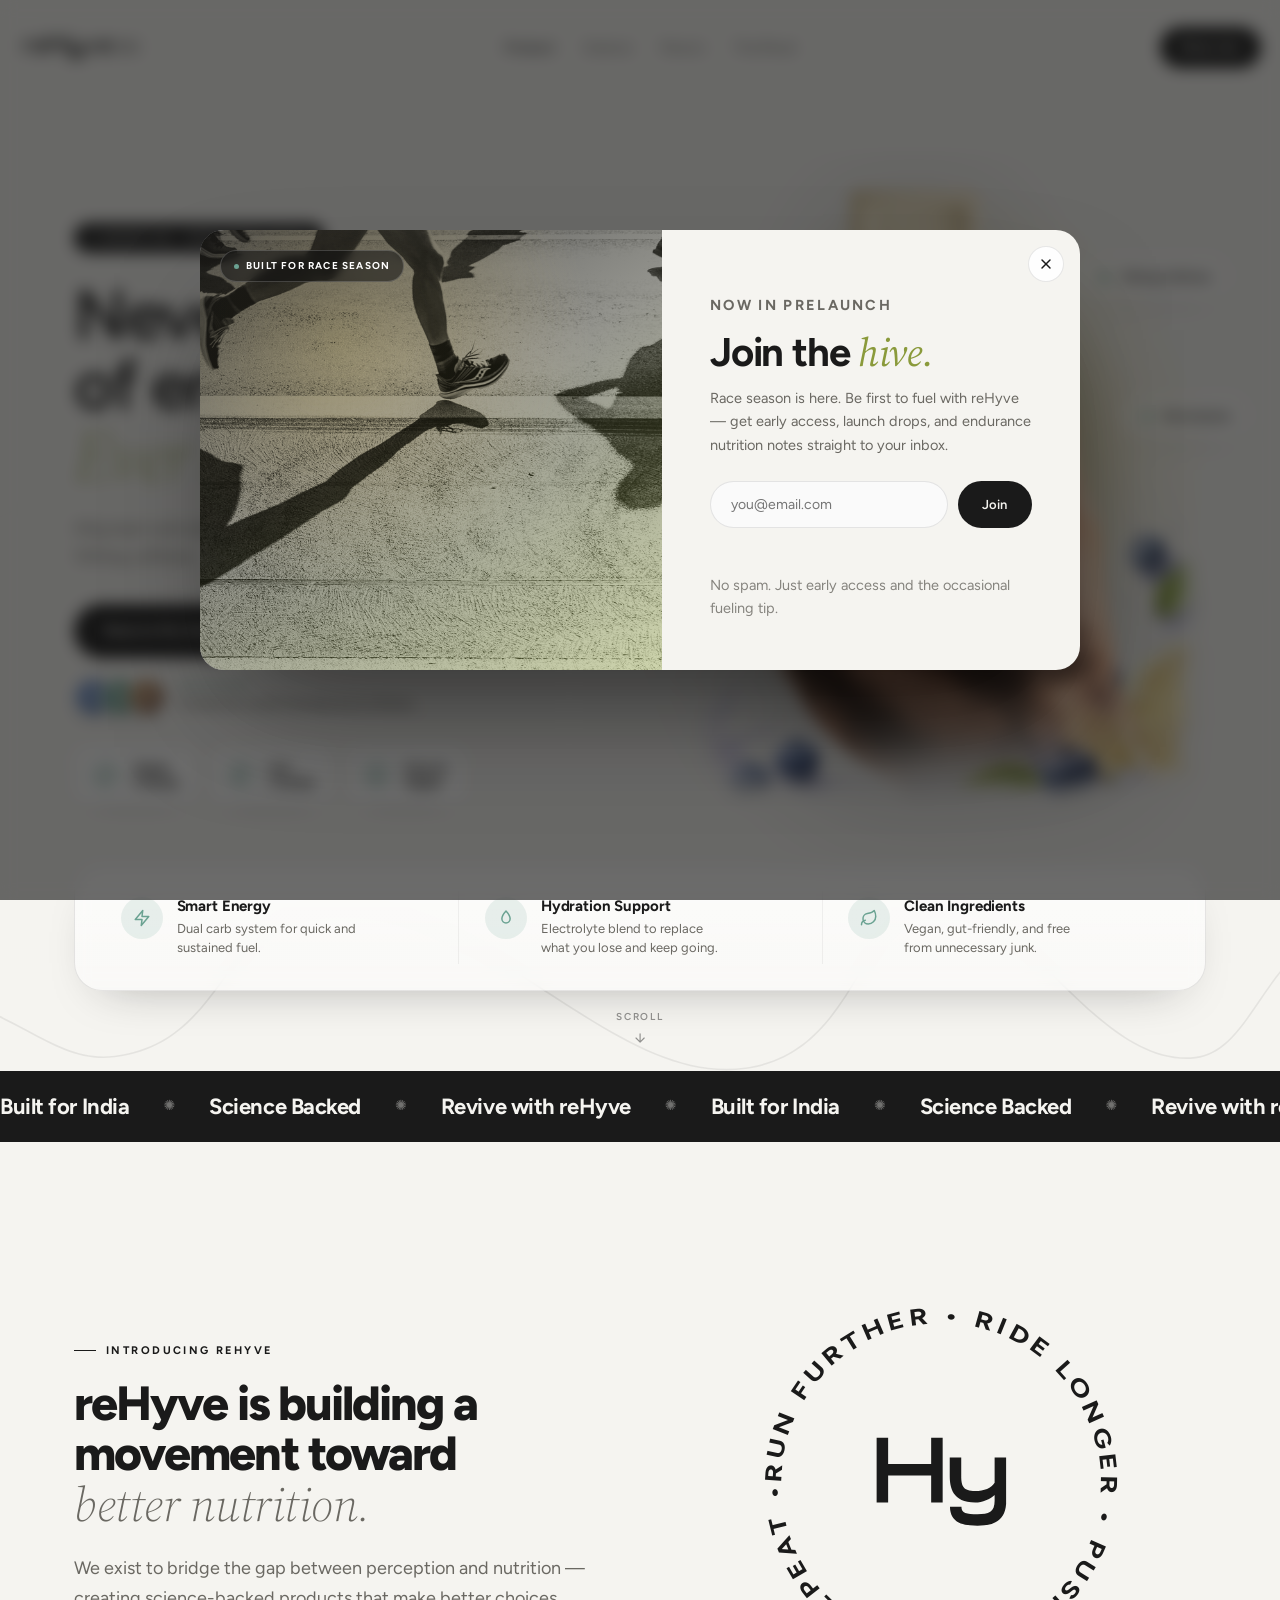
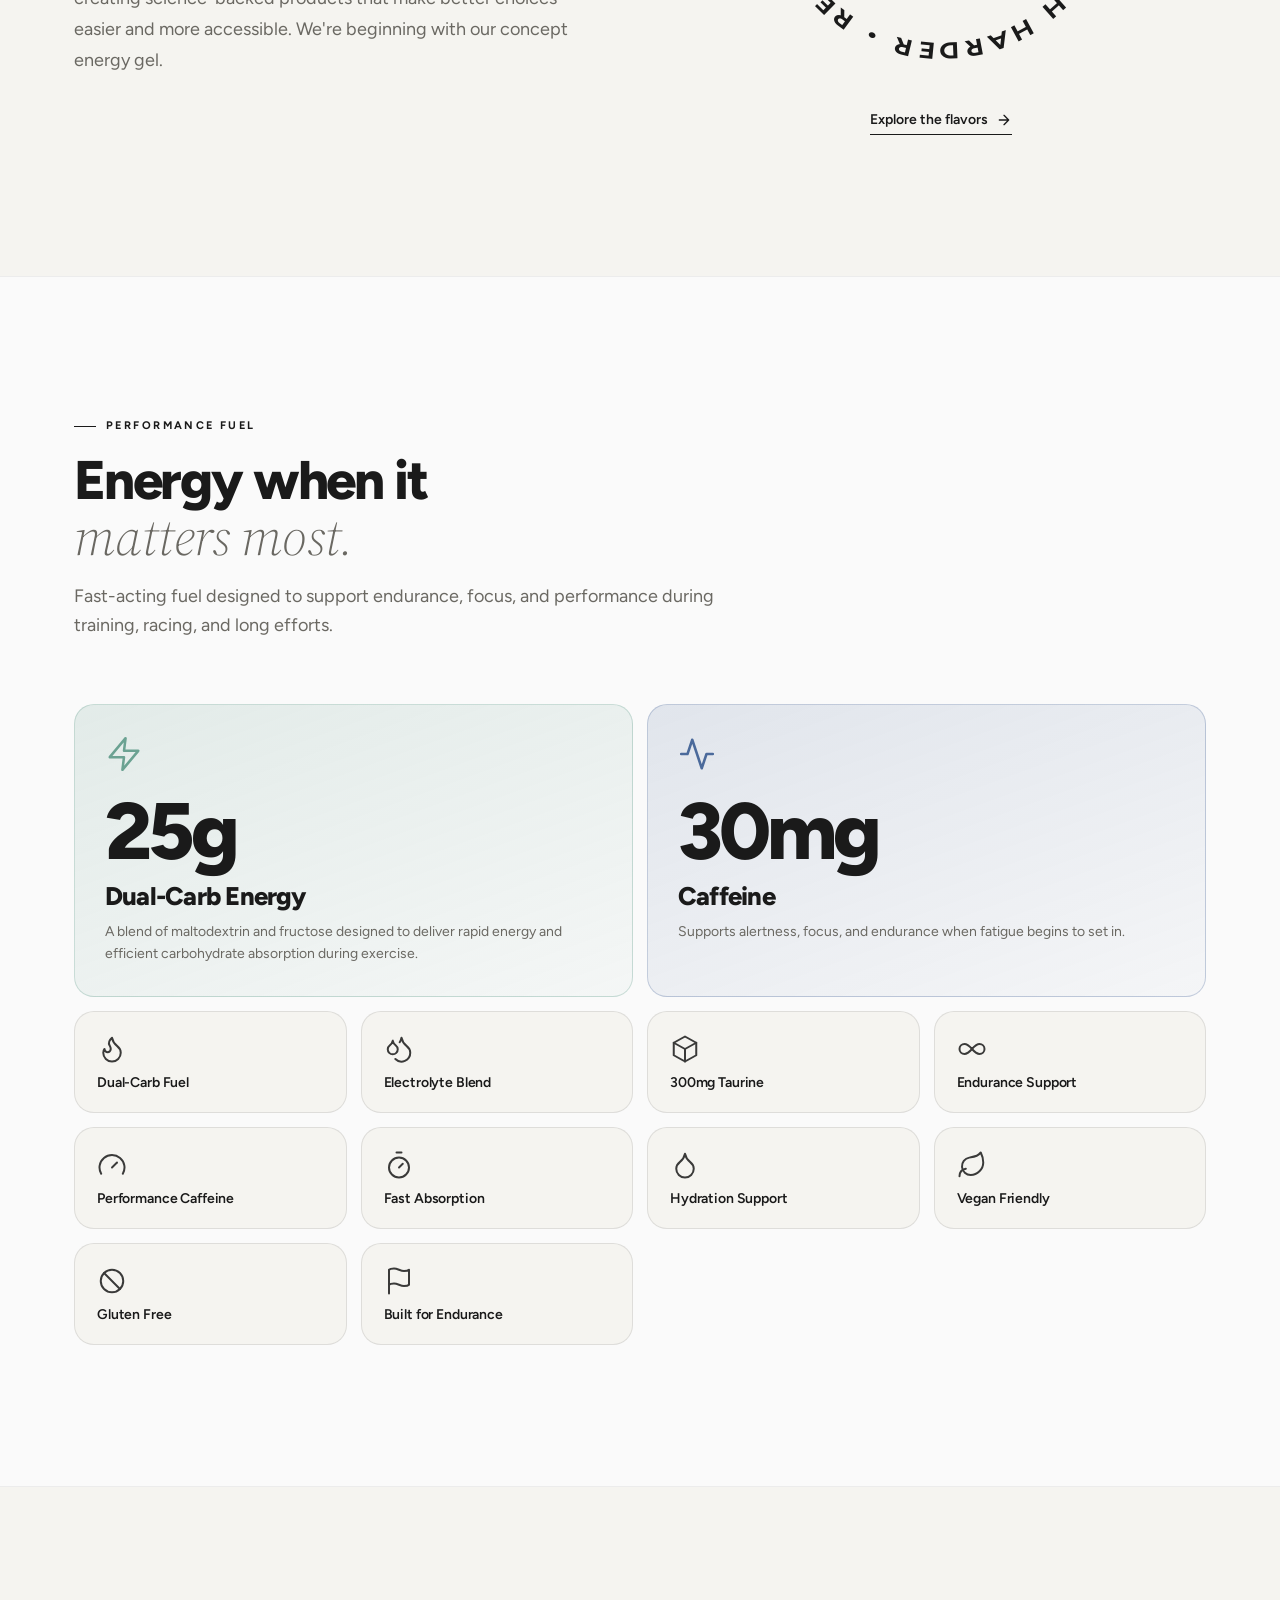
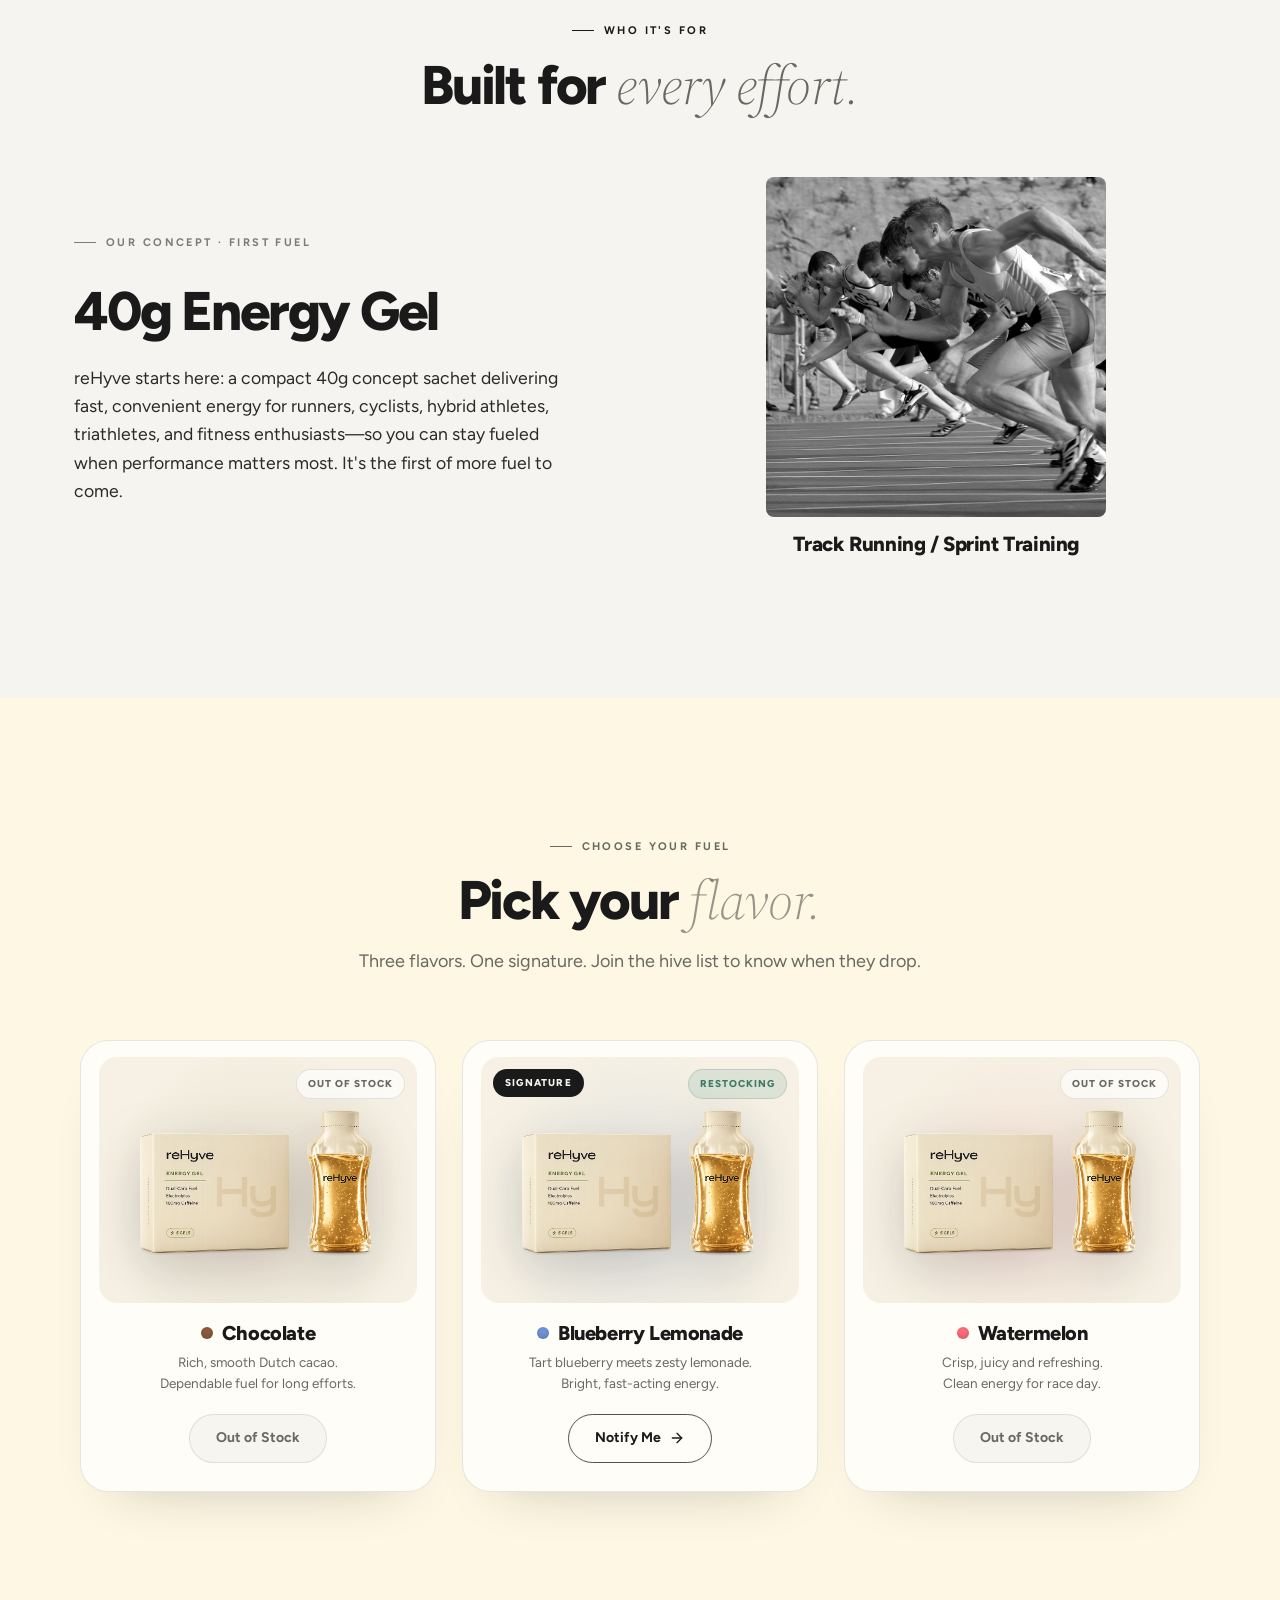
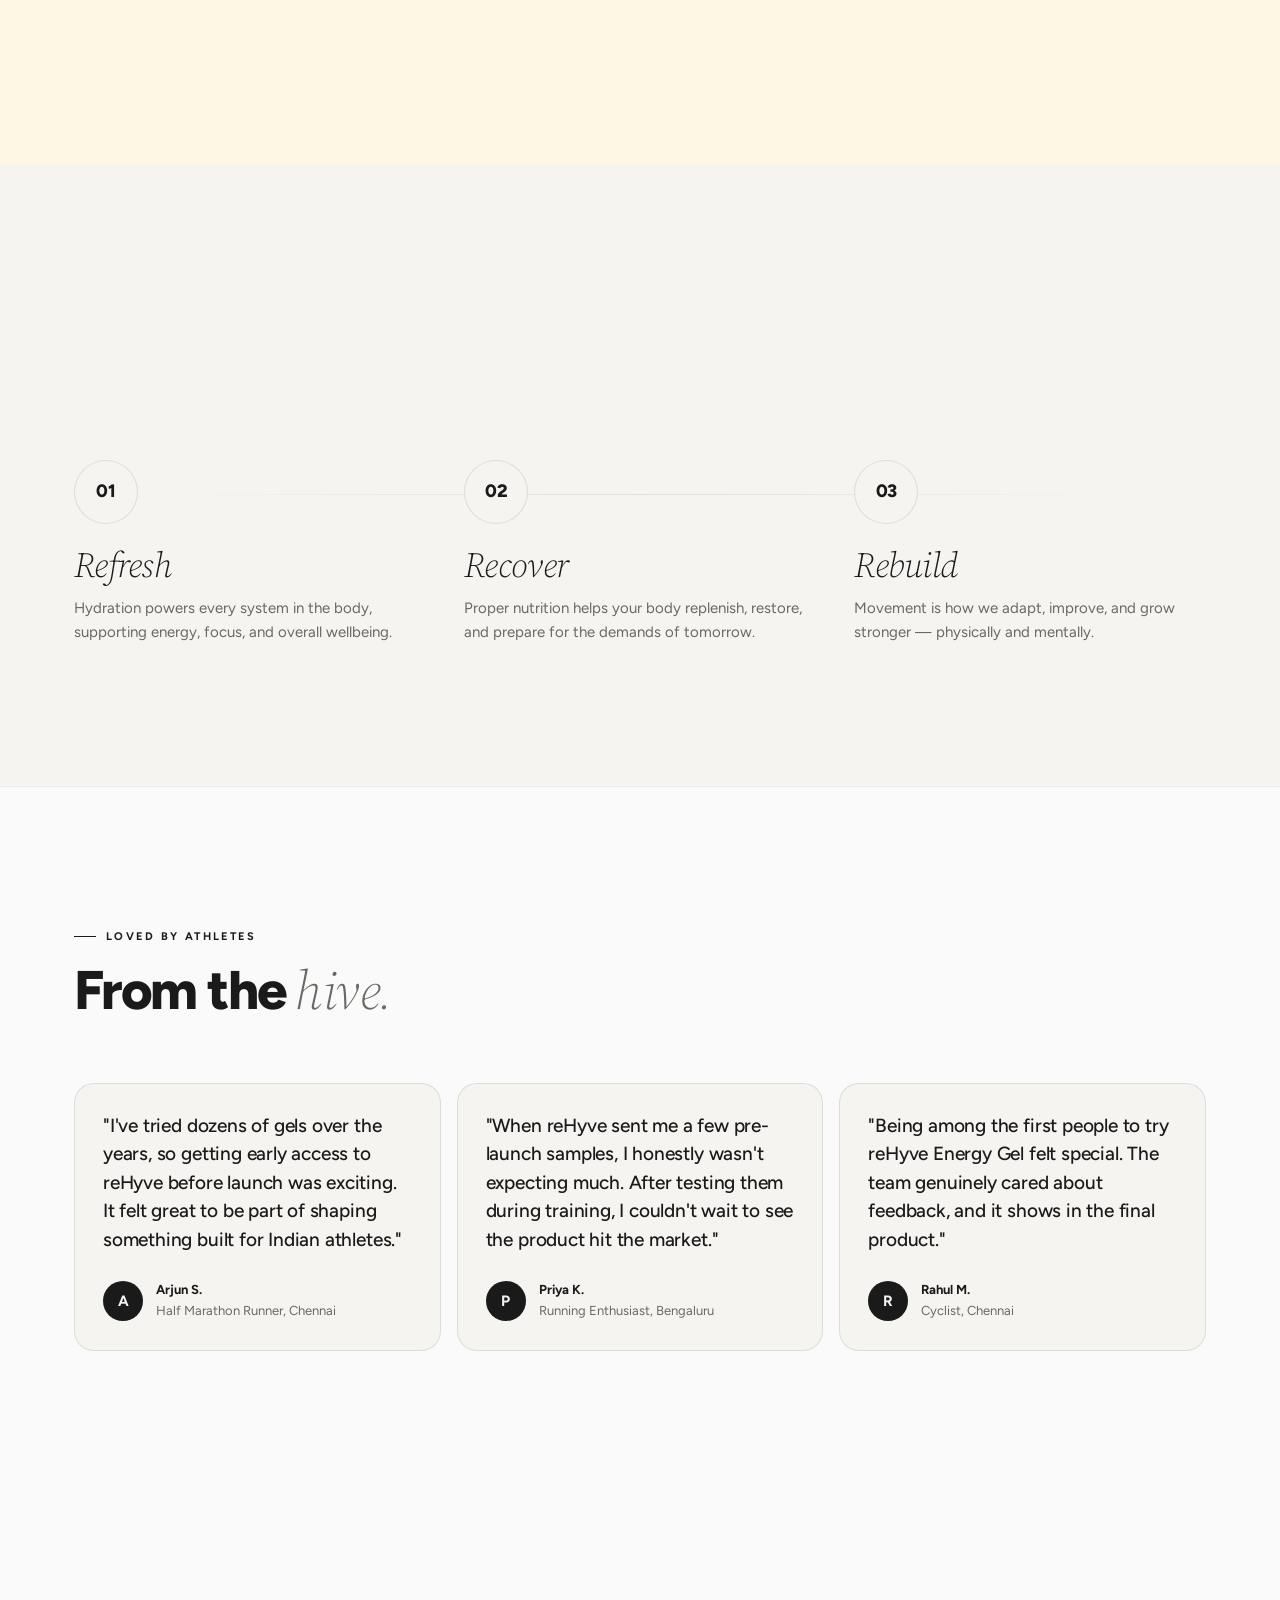
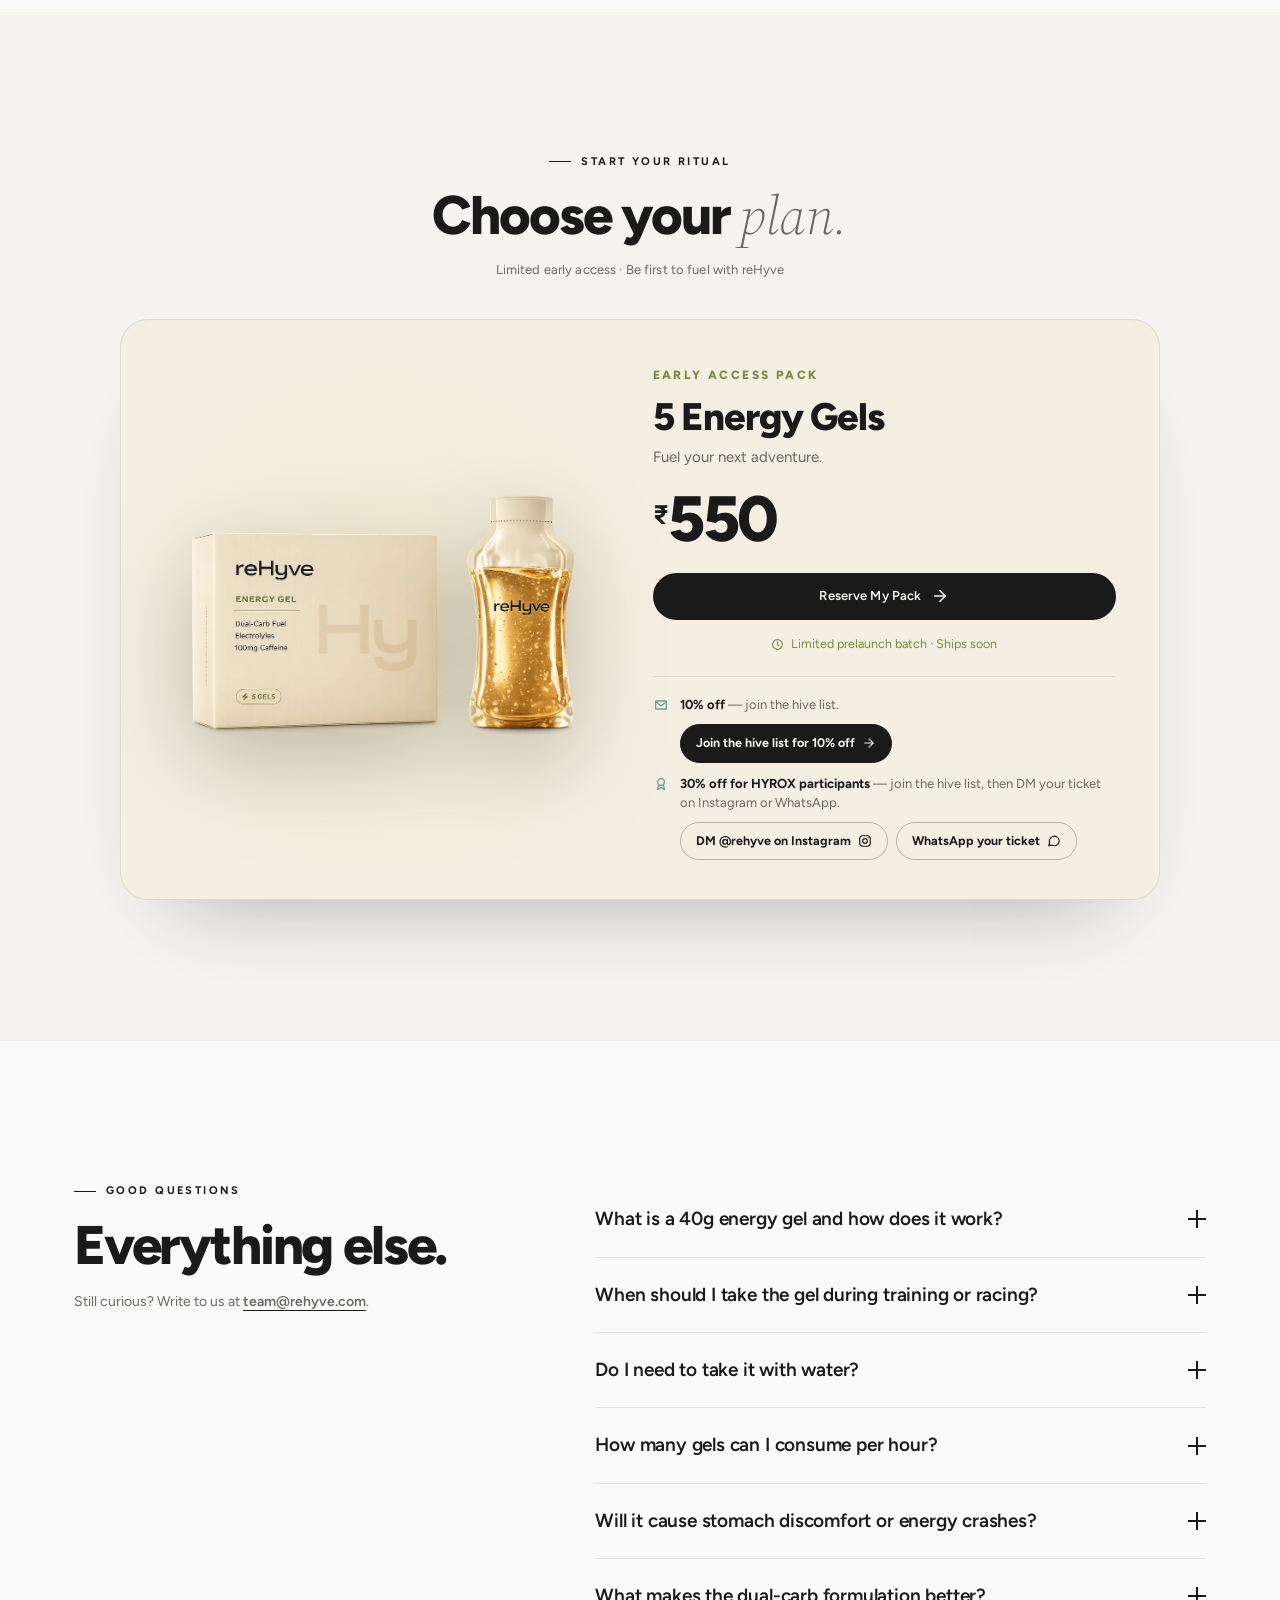
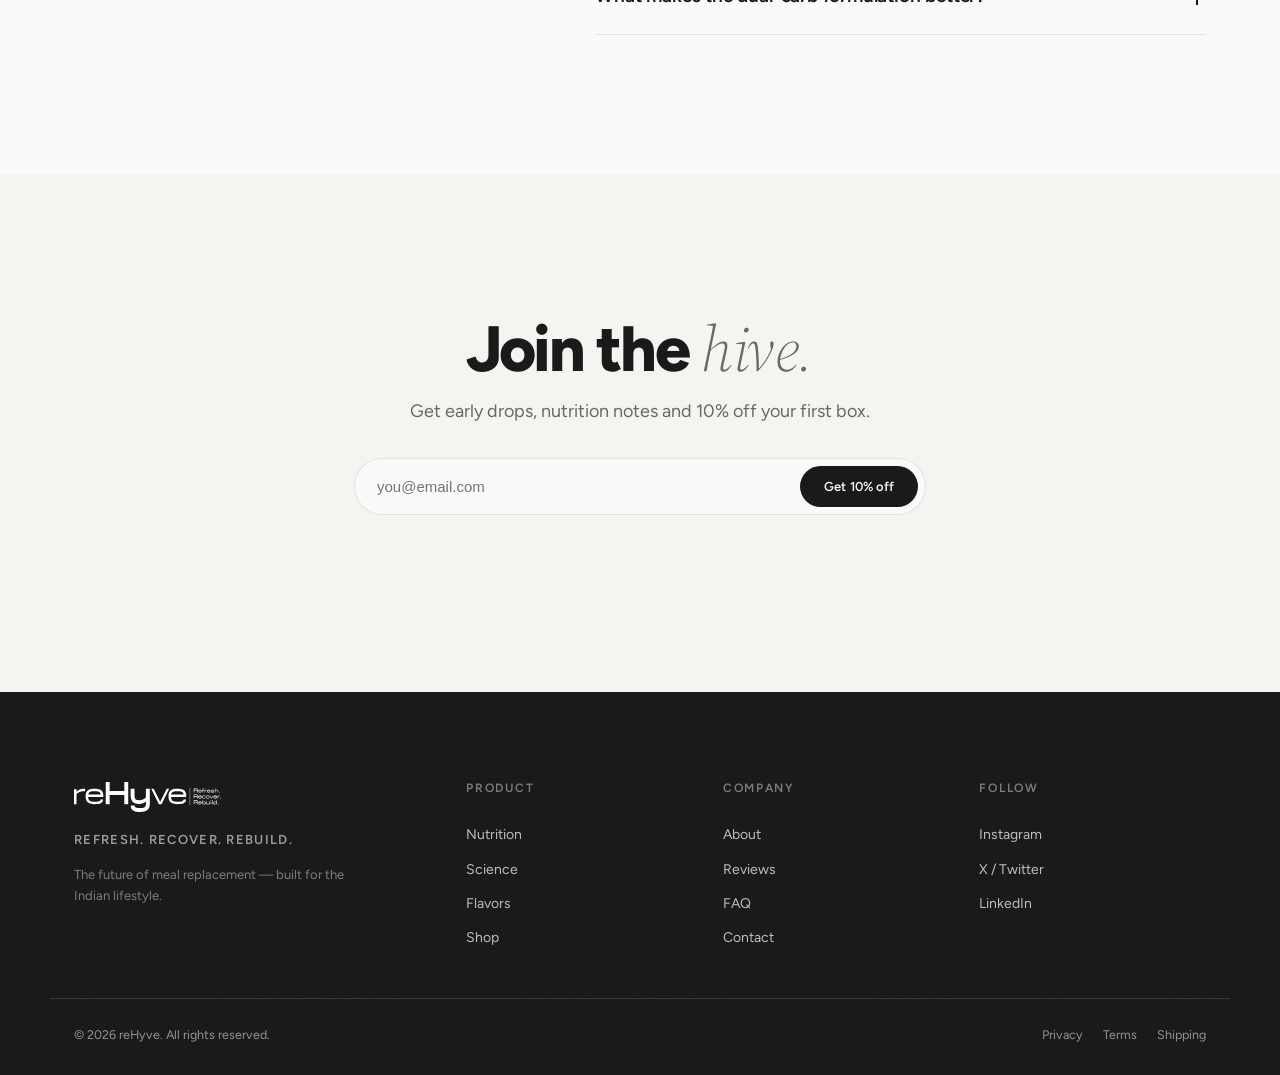
==== index.html @ 7bf9ec6b "Update index.html" ====
<!DOCTYPE html>
<html lang="en">
<head>
<meta charset="UTF-8" />
<meta name="viewport" content="width=device-width, initial-scale=1.0" />
<meta name="theme-color" content="#f5f4f0" />
<title>reHyve</title>
<meta name="description" content="reHyve is building science-backed performance nutrition, starting with a fast-absorbing 40g energy gel for runners, cyclists, hybrid athletes and anyone who trains hard. Refresh. Recover. Rebuild." />
<link rel="icon" type="image/svg+xml" href="[data-uri]" />
<link rel="icon" type="image/png" href="[data-uri]" />

<!-- Social / OG -->
<meta property="og:title" content="reHyve — Performance Nutrition for Endurance Athletes" />
<meta property="og:description" content="reHyve is building science-backed performance nutrition. We're starting with a fast-absorbing 40g energy gel — with more fuel to come." />
<meta property="og:type" content="website" />
<meta property="og:url" content="https://www.rehyve.com" />
<meta name="twitter:card" content="summary_large_image" />
<meta name="twitter:title" content="reHyve — Performance Nutrition for Endurance Athletes" />
<meta name="twitter:description" content="Building science-backed performance nutrition. Starting with a fast-absorbing 40g energy gel — more fuel to come." />

<!-- Fonts (brand: Figtree + Source Serif 4) -->
<link rel="preconnect" href="https://fonts.googleapis.com" />
<link rel="preconnect" href="https://fonts.gstatic.com" crossorigin />
<link href="https://fonts.googleapis.com/css2?family=Figtree:ital,wght@0,300;0,400;0,500;0,600;0,700;0,800;0,900;1,400;1,600&family=Source+Serif+4:ital,opsz,wght@0,8..60,300;0,8..60,400;1,8..60,300;1,8..60,400&display=swap" rel="stylesheet" />

<style>
/* ============================================================
   reHyve — Design System
   Brand: Figtree + Source Serif 4 · Mono base + flavor accents
   ============================================================ */

:root{
  /* Brand palette */
  --ink:#1a1a1a;
  --ink-2:#2a2a2a;
  --paper:#f5f4f0;          /* signature warm off-white */
  --paper-2:#fafafa;
  --grey:#c4c4c4;
  --line:rgba(26,26,26,.10);
  --line-2:rgba(26,26,26,.06);
  --muted:#6a6862;

  /* Secondary (flavor) accents */
  --blueberry:#4b6a9b;
  --banana:#f2d16d;
  --chocolate:#6b4b3e;
  --green:#6ba292;
  --vanilla:#fdf7e3;

  /* Type */
  --sans:'Figtree',system-ui,-apple-system,'Segoe UI',sans-serif;
  --serif:'Source Serif 4',Georgia,serif;

  /* Rhythm */
  --wrap:1180px;
  --gap:clamp(20px,4vw,40px);
  --sec-y:clamp(72px,11vw,150px);
  --radius:20px;
  --radius-lg:28px;

  /* Motion */
  --ease:cubic-bezier(.22,1,.36,1);
  --ease-soft:cubic-bezier(.4,0,.2,1);
}

*{margin:0;padding:0;box-sizing:border-box}
html{scroll-behavior:smooth}
section[id]{scroll-margin-top:80px}
@media (prefers-reduced-motion:reduce){html{scroll-behavior:auto}}

body{
  font-family:var(--sans);
  background:var(--paper);
  color:var(--ink);
  line-height:1.6;
  -webkit-font-smoothing:antialiased;
  text-rendering:optimizeLegibility;
  overflow-x:hidden;
}

img,svg{display:block;max-width:100%}
a{color:inherit;text-decoration:none}
button{font-family:inherit;cursor:pointer;border:none;background:none}
.wrap{width:100%;max-width:var(--wrap);margin:0 auto;padding:0 24px}
.sr-only{position:absolute;width:1px;height:1px;padding:0;margin:-1px;overflow:hidden;clip:rect(0,0,0,0);border:0}
::selection{background:var(--ink);color:var(--paper)}

/* focus visibility */
a:focus-visible,button:focus-visible,input:focus-visible,summary:focus-visible{
  outline:2px solid var(--ink);outline-offset:3px;border-radius:6px;
}

.skip-link{position:fixed;left:16px;top:-60px;z-index:200;background:var(--ink);color:var(--paper);
  padding:10px 16px;border-radius:100px;font-size:13px;font-weight:600;transition:top .25s}
.skip-link:focus{top:16px}

/* ---------- Typography ---------- */
h1,h2,h3,h4{letter-spacing:-.03em;line-height:1.02;font-weight:800}
em{font-family:var(--serif);font-style:italic;font-weight:300;letter-spacing:-.01em}

h2{font-size:clamp(2rem,4.6vw,3.4rem);letter-spacing:-.04em}
h2 em{color:var(--muted)}
.eyebrow{font-size:11px;font-weight:700;letter-spacing:.22em;text-transform:uppercase;color:var(--ink);
  opacity:.5;margin-bottom:18px;display:flex;align-items:center;gap:10px}
.eyebrow::before{content:"";width:22px;height:1px;background:currentColor;display:inline-block}

.sec-head{margin-bottom:clamp(36px,5vw,64px);max-width:640px}
.sec-head.center{margin-inline:auto;text-align:center}
.sec-head.center .eyebrow{justify-content:center}
.sec-sub{font-size:clamp(15px,1.7vw,18px);color:var(--muted);line-height:1.6;margin-top:18px}

/* ---------- Buttons ---------- */
.btn{display:inline-flex;align-items:center;justify-content:center;gap:8px;
  font-size:13px;font-weight:600;letter-spacing:.01em;border-radius:100px;
  padding:13px 24px;transition:transform .25s var(--ease),background .25s,color .25s,border-color .25s,box-shadow .25s;
  white-space:nowrap;will-change:transform}
.btn-lg{padding:15px 30px;font-size:14px}
.btn-block{width:100%}
.btn-dark{background:var(--ink);color:var(--paper)}
.btn-dark:hover{background:#000;transform:translateY(-2px);box-shadow:0 12px 28px -10px rgba(26,26,26,.5)}
.btn-ghost{background:transparent;color:var(--ink);border:1.5px solid var(--line);font-weight:500}
.btn-ghost:hover{border-color:var(--ink);transform:translateY(-2px)}
.btn-outline{background:transparent;color:var(--ink);border:1.5px solid var(--ink)}
.btn-outline:hover{background:var(--ink);color:var(--paper);transform:translateY(-2px)}

/* ============================================================
   LOADER
   ============================================================ */
.loader{position:fixed;inset:0;z-index:300;background:var(--paper);
  display:flex;flex-direction:column;align-items:center;justify-content:center;gap:22px;
  transition:opacity .6s var(--ease),visibility .6s}
.loader.done{opacity:0;visibility:hidden}
.loader-logo{height:36px;width:auto;animation:loaderPulse 1.7s ease-in-out infinite}
@keyframes loaderPulse{0%,100%{opacity:1}50%{opacity:.45}}
.loader-bar{width:140px;height:2px;background:var(--line);border-radius:2px;overflow:hidden}
.loader-bar i{display:block;height:100%;width:0;background:var(--ink);transition:width .3s linear}

/* ============================================================
   NAV
   ============================================================ */
.nav{position:fixed;top:0;left:0;right:0;z-index:100;transition:transform .4s var(--ease)}
.nav-inner{max-width:1280px;margin:14px auto 0;padding:12px 18px 12px 22px;
  display:flex;align-items:center;justify-content:space-between;gap:20px;
  border-radius:100px;border:1px solid transparent;transition:all .35s var(--ease)}
.nav.scrolled .nav-inner{
  background:rgba(245,244,240,.72);backdrop-filter:blur(16px) saturate(140%);
  -webkit-backdrop-filter:blur(16px) saturate(140%);
  border-color:var(--line);box-shadow:0 10px 30px -18px rgba(26,26,26,.3);
  margin-left:18px;margin-right:18px}
.nav.hide{transform:translateY(-130%)}
.brand-logo{height:24px;width:auto}
.nav-links{display:flex;gap:30px}
.nav-links a{font-size:13.5px;font-weight:500;opacity:.6;transition:opacity .2s;position:relative}
.nav-links a::after{content:"";position:absolute;left:0;bottom:-5px;width:0;height:1.5px;background:var(--ink);transition:width .3s var(--ease)}
.nav-links a:hover{opacity:1}
.nav-links a:hover::after{width:100%}
.nav-end{display:flex;align-items:center;gap:14px}
.nav-cta{padding:10px 20px}
.nav-toggle{display:none;width:40px;height:40px;border-radius:50%;border:1px solid var(--line);
  flex-direction:column;align-items:center;justify-content:center;gap:5px;background:rgba(255,255,255,.5)}
.nav-toggle span{width:16px;height:1.6px;background:var(--ink);transition:transform .3s var(--ease),opacity .3s}
.nav-toggle[aria-expanded="true"] span:first-child{transform:translateY(3.3px) rotate(45deg)}
.nav-toggle[aria-expanded="true"] span:last-child{transform:translateY(-3.3px) rotate(-45deg)}

/* Mobile menu */
.mobile-menu{position:fixed;inset:0;z-index:90;background:var(--paper);
  display:flex;flex-direction:column;justify-content:center;padding:40px;
  opacity:0;visibility:hidden;transform:translateY(-12px);transition:all .4s var(--ease)}
.mobile-menu.open{opacity:1;visibility:visible;transform:none}
.mobile-menu nav{display:flex;flex-direction:column;gap:6px}
.mobile-menu a{font-size:clamp(2rem,9vw,3rem);font-weight:800;letter-spacing:-.04em;padding:6px 0;
  opacity:0;transform:translateY(16px);transition:opacity .5s var(--ease),transform .5s var(--ease)}
.mobile-menu.open a{opacity:1;transform:none}
.mobile-menu.open a:nth-child(1){transition-delay:.06s}
.mobile-menu.open a:nth-child(2){transition-delay:.12s}
.mobile-menu.open a:nth-child(3){transition-delay:.18s}
.mobile-menu.open a:nth-child(4){transition-delay:.24s}
.mobile-menu.open a:nth-child(5){transition-delay:.3s}
.mobile-menu .mm-cta{color:var(--muted)}
.mm-foot{margin-top:40px;font-size:13px;letter-spacing:.12em;text-transform:uppercase;opacity:.4;font-weight:600}

/* ============================================================
   HERO
   ============================================================ */
.hero{position:relative;min-height:auto;display:flex;flex-direction:column;justify-content:center;
  padding:72px 0 80px;overflow:hidden}
.wave-wrap{position:absolute;bottom:0;left:0;width:100%;height:62%;pointer-events:none;opacity:.07;z-index:0}
.wave-wrap svg{width:130%;height:100%}
.hero-grid{position:relative;z-index:2;width:100%;max-width:var(--wrap);margin:0 auto;padding:0 24px;
  display:grid;grid-template-columns:1.05fr .95fr;align-items:center;gap:var(--gap)}

.tag{display:inline-flex;align-items:center;gap:8px;background:var(--ink);color:var(--paper);
  font-size:10px;font-weight:700;letter-spacing:.14em;padding:7px 15px;border-radius:100px;
  width:fit-content;margin-bottom:26px}
.tag-dot{width:5px;height:5px;border-radius:50%;background:var(--grey);animation:blink 2s infinite}
@keyframes blink{0%,100%{opacity:1}50%{opacity:.2}}

.hero h1{font-size:clamp(2.6rem,5.8vw,4.35rem);font-weight:600;line-height:1.02;letter-spacing:-.035em}
.hero h1 em{color:#8a9a3b}
.hero-sub{font-size:clamp(15px,1.6vw,17px);color:var(--muted);max-width:420px;margin-top:24px}
.hero-actions{display:flex;gap:14px;margin-top:34px;flex-wrap:wrap}
.badges{display:flex;gap:8px;margin-top:30px;flex-wrap:wrap}
.badges{display:flex;flex-wrap:wrap;gap:12px}
.badge{display:inline-flex;align-items:center;gap:11px;background:rgba(255,255,255,.85);
  border:1px solid var(--line);padding:11px 18px 11px 13px;border-radius:16px;
  font-size:13px;font-weight:700;line-height:1.2;letter-spacing:-.01em;
  box-shadow:0 10px 26px -20px rgba(26,26,26,.45);backdrop-filter:blur(6px)}
.badge .badge-ic{width:34px;height:34px;border-radius:50%;flex-shrink:0;display:flex;
  align-items:center;justify-content:center;background:rgba(107,162,146,.14)}
.badge .badge-ic svg{width:17px;height:17px;stroke:var(--green);fill:none;
  stroke-width:2;stroke-linecap:round;stroke-linejoin:round}
.badge .badge-tx span{display:block}

/* Hero bottom card strip (Smart Energy / Hydration / Clean) */
.hero-cards{position:relative;z-index:2;width:100%;max-width:var(--wrap);margin:clamp(34px,5vw,60px) auto 0;
  padding:0 24px}
.hero-cards-inner{display:grid;grid-template-columns:repeat(3,1fr);gap:0;
  background:linear-gradient(180deg,rgba(255,255,255,.7),rgba(255,255,255,.45));
  border:1px solid var(--line);border-radius:var(--radius-lg);
  padding:clamp(18px,2.4vw,26px) clamp(10px,2vw,20px);backdrop-filter:blur(8px);
  box-shadow:0 20px 50px -30px rgba(26,26,26,.4)}
.hcard{display:flex;align-items:flex-start;gap:14px;padding:6px clamp(14px,2vw,26px);
  border-left:1px solid var(--line-2)}
.hcard:first-child{border-left:none}
.hcard-ic{width:42px;height:42px;border-radius:50%;flex-shrink:0;display:flex;align-items:center;
  justify-content:center;background:rgba(107,162,146,.14)}
.hcard-ic svg{width:18px;height:18px;stroke:var(--green);fill:none;stroke-width:2;
  stroke-linecap:round;stroke-linejoin:round}
.hcard-tx h4{font-size:15px;font-weight:700;letter-spacing:-.01em;margin:2px 0 4px}
.hcard-tx p{font-size:13px;line-height:1.5;color:var(--muted);max-width:24ch}

/* Hero right — product photo on lemon fade */
.hero-right{position:relative;height:min(580px,80vw);display:flex;align-items:flex-end;justify-content:center;overflow:visible}
/* soft lemon-color fade glow behind the gel */
.lemon-fade{position:absolute;top:44%;left:50%;width:min(620px,98%);height:min(620px,98%);
  transform:translate(-50%,-50%);border-radius:50%;pointer-events:none;z-index:0;
  background:radial-gradient(circle at 48% 46%,
    rgba(228,196,74,.68) 0%,
    rgba(233,205,96,.42) 30%,
    rgba(247,238,196,.26) 52%,
    rgba(245,244,240,0) 72%);
  filter:blur(4px);animation:lemonPulse 9s ease-in-out infinite}
@keyframes lemonPulse{0%,100%{transform:translate(-50%,-50%) scale(1);opacity:.95}50%{transform:translate(-50%,-50%) scale(1.06);opacity:1}}
/* faint orbiting accent rings keep the area alive */
.hero-ring{position:absolute;top:44%;left:52%;transform:translate(-50%,-50%);border-radius:50%;
  z-index:1;pointer-events:none}
.hero-ring.r1{width:min(360px,62vw);height:min(360px,62vw);border:1px solid rgba(26,26,26,.06)}
.hero-ring.r2{width:min(470px,76vw);height:min(470px,76vw);border:1px dashed rgba(26,26,26,.07);
  animation:spin 70s linear infinite}
@keyframes spin{to{transform:translate(-50%,-50%) rotate(360deg)}}
.hero-photo{position:relative;z-index:2;width:auto;height:106%;max-height:106%;
  max-width:none;object-fit:contain;margin-right:-4%;
  filter:drop-shadow(0 34px 54px rgba(26,26,26,.24));
  animation:gelFloat 7s ease-in-out infinite}
@keyframes gelFloat{0%,100%{transform:translateY(0)}50%{transform:translateY(-14px)}}

.float-chip{position:absolute;z-index:3;display:inline-flex;width:max-content;max-width:none;align-items:center;gap:8px;
  background:rgba(255,255,255,.38);border:1px solid rgba(255,255,255,.65);
  padding:9px 15px;border-radius:100px;font-size:12px;font-weight:600;
  backdrop-filter:blur(14px) saturate(160%);-webkit-backdrop-filter:blur(14px) saturate(160%);
  box-shadow:0 14px 34px -18px rgba(26,26,26,.45),inset 0 1px 0 rgba(255,255,255,.6);
  animation:floaty 6s ease-in-out infinite}
.float-chip .chip-ic{width:18px;height:18px;border-radius:50%;display:inline-flex;align-items:center;
  justify-content:center;background:rgba(107,162,146,.16);flex-shrink:0}
.float-chip .chip-ic svg{width:11px;height:11px}
.chip-a{top:6%;right:-4%;animation-delay:0s}
.chip-b{top:30%;right:-8%;animation-delay:-2s}
.chip-c{bottom:24%;left:-6%;animation-delay:-4s}
.chip-d{top:9%;left:-2%;animation-delay:-3s}
.hero-bg-art{position:absolute;inset:0;width:100%;height:100%;object-fit:contain;object-position:center bottom;
  z-index:0;pointer-events:none;user-select:none}
.hero-trust{display:inline-flex;align-items:center;gap:13px;margin-top:20px;text-decoration:none;color:inherit;width:fit-content;max-width:100%}
.trust-tx{min-width:0}
.trust-avatars{display:flex}
.t-av{width:38px;height:38px;border-radius:50%;border:2px solid var(--paper);display:flex;align-items:center;justify-content:center;
  box-shadow:0 8px 18px -10px rgba(26,26,26,.45)}
.t-av+.t-av{margin-left:-11px}
.av-1{background:linear-gradient(135deg,#7d9fd9,#4b6a9b)}
.av-2{background:linear-gradient(135deg,#8cbcab,#5d8f7f)}
.av-3{background:linear-gradient(135deg,#dcab74,#6b4b3e)}
.t-av svg{width:17px;height:17px;stroke:rgba(255,255,255,.95);fill:none;stroke-width:2;stroke-linecap:round;stroke-linejoin:round}
.trust-tx{display:flex;flex-direction:column;gap:2px}
.trust-stars{color:#5d8f7f;font-size:13px;letter-spacing:2.5px;line-height:1}
.trust-label{font-size:13px;font-weight:600;color:var(--muted);transition:color .3s var(--ease)}
.hero-trust:hover .trust-label{color:var(--ink)}
@keyframes floaty{0%,100%{transform:translateY(0)}50%{transform:translateY(-12px)}}

.scroll-cue{position:absolute;bottom:26px;left:50%;transform:translateX(-50%);z-index:3;
  display:flex;flex-direction:column;align-items:center;gap:6px;font-size:10px;font-weight:600;
  letter-spacing:.18em;text-transform:uppercase;opacity:.45;transition:opacity .3s}
.scroll-cue:hover{opacity:.9}
.scroll-cue svg{animation:bob 1.8s ease-in-out infinite}
@keyframes bob{0%,100%{transform:translateY(0)}50%{transform:translateY(5px)}}

/* ============================================================
   MARQUEE
   ============================================================ */
.marquee{background:var(--ink);color:var(--paper);padding:18px 0;overflow:hidden;white-space:nowrap}
.marquee-track{display:inline-flex;align-items:center;gap:34px;animation:marq 32s linear infinite;will-change:transform}
.marquee:hover .marquee-track{animation-play-state:paused}
.marquee-track span{font-size:clamp(15px,2.4vw,22px);font-weight:700;letter-spacing:-.02em}
.marquee-track i{font-style:normal;opacity:.4;font-size:14px}
@keyframes marq{to{transform:translateX(-50%)}}

/* ============================================================
   INTRO
   ============================================================ */
.intro{padding:var(--sec-y) 0}
.intro-grid{display:grid;grid-template-columns:1fr 1fr;gap:clamp(32px,6vw,72px);align-items:center}
.intro-head{font-size:clamp(1.9rem,4.4vw,3rem);font-weight:800;letter-spacing:-.04em;max-width:16ch;line-height:1.05}
.intro-head em{color:var(--muted)}
.intro-lead{font-size:clamp(15px,1.7vw,18px);color:var(--muted);max-width:48ch;line-height:1.7;margin-top:24px}
.intro-aside{display:flex;flex-direction:column;align-items:center;gap:26px;min-width:0}
.text-link{display:inline-flex;align-items:center;gap:8px;font-size:14px;font-weight:600;
  border-bottom:1.5px solid var(--ink);padding-bottom:3px;transition:gap .25s var(--ease)}
.text-link:hover{gap:14px}

/* Spinning circular text (vanilla port of SpinningText) */
.spin-stage{position:relative;width:min(400px,82vw);aspect-ratio:1;display:flex;align-items:center;justify-content:center}
.spin-ring{position:absolute;inset:0;pointer-events:none}
.spin-ring svg{width:100%;height:100%;overflow:visible}
.spin-g{transform-box:fill-box;transform-origin:center;animation:spinring 20s linear infinite}
@keyframes spinring{to{transform:rotate(360deg)}}
.spin-text{font-family:var(--sans);text-transform:uppercase;letter-spacing:.14em;
  font-weight:700;fill:var(--ink);font-size:5.4px}
.spin-photo{position:absolute;inset:15%;display:flex;align-items:center;justify-content:center;pointer-events:none}
.spin-hy{width:48%;height:auto;fill:var(--ink)}
@media (prefers-reduced-motion:reduce){.spin-g{animation:none}}

/* ============================================================
   BENEFITS / BENTO
   ============================================================ */
.benefits{padding:var(--sec-y) 0;background:var(--paper-2);border-top:1px solid var(--line-2);border-bottom:1px solid var(--line-2)}
.bento{display:grid;grid-template-columns:repeat(4,1fr);gap:14px}
.ic{display:inline-block;width:30px;height:30px;background:currentColor;
  -webkit-mask:var(--ic) center/contain no-repeat;mask:var(--ic) center/contain no-repeat}
.ico{display:block;width:30px;height:30px;fill:none;stroke:currentColor;stroke-width:1.6;
  stroke-linecap:round;stroke-linejoin:round;color:var(--ink);opacity:.85}
.bcard-lg .ico{width:38px;height:38px;opacity:1}
.bcard-lg.accent-green .ico{color:var(--green)}
.bcard-lg.accent-blue .ico{color:var(--blueberry)}
.bcard{background:var(--paper);border:1px solid var(--line);border-radius:var(--radius);
  padding:22px;display:flex;flex-direction:column;gap:12px;transition:transform .35s var(--ease),box-shadow .35s var(--ease),border-color .35s}
.bcard:hover{transform:translateY(-4px);box-shadow:0 18px 40px -24px rgba(26,26,26,.4);border-color:rgba(26,26,26,.18)}
.bcard h4{font-size:14px;font-weight:600;letter-spacing:-.01em;margin-top:auto}
.bcard .ic{color:var(--ink);opacity:.85}
.bcard-lg{grid-column:span 2;grid-row:span 2;padding:30px;justify-content:flex-start}
.bcard-lg .ic{width:38px;height:38px}
.bcard-lg h3{font-size:clamp(1.2rem,2.2vw,1.6rem);font-weight:800;letter-spacing:-.03em}
.bcard-lg p{font-size:14px;color:var(--muted);line-height:1.6}
.bcard-stat{font-size:clamp(3rem,7vw,5rem);font-weight:800;letter-spacing:-.05em;line-height:1;margin-top:6px}
.bcard-stat b{font-weight:800}
.bcard-lg.accent-green{background:linear-gradient(160deg,rgba(107,162,146,.16),rgba(107,162,146,.04));border-color:rgba(107,162,146,.3)}
.bcard-lg.accent-green .ic{color:var(--green)}
.bcard-lg.accent-blue{background:linear-gradient(160deg,rgba(75,106,155,.14),rgba(75,106,155,.03));border-color:rgba(75,106,155,.28)}
.bcard-lg.accent-blue .ic{color:var(--blueberry)}

/* ============================================================
   SCIENCE
   ============================================================ */
.magnet-sec{display:block;
  padding:clamp(90px,15vh,170px) 0;background:var(--paper)}
.magnet-inner{display:flex;flex-direction:column;align-items:center;justify-content:center;
  gap:clamp(30px,6vw,58px);text-align:center}
.magnet-grid{display:grid;grid-template-columns:1fr 1fr;align-items:center;
  gap:clamp(24px,4vw,56px);width:100%}
.magnet-copy{display:flex;flex-direction:column;align-items:flex-start;gap:clamp(18px,3vw,34px);text-align:left}
.magnet-copy .eyebrow{justify-content:flex-start;opacity:.55}
.magnet-media{position:relative;width:100%;background:transparent}
@media (max-width:820px){
  .magnet-grid{grid-template-columns:1fr;gap:clamp(28px,7vw,48px)}
  .magnet-copy{align-items:center;text-align:center}
  .magnet-copy .eyebrow{justify-content:center}
  .magnet-media{margin-inline:auto}
}
.magnet-sec .eyebrow{opacity:.55}
.magnetic{--mfs:clamp(2.4rem,9vw,7rem);position:relative;display:inline-flex;
  align-items:center;justify-content:center;user-select:none}
@media (hover:hover) and (pointer:fine){.magnetic{cursor:none}}
.magnetic-base,.magnet-innertext span{font-family:var(--sans);font-weight:800;letter-spacing:-.04em;
  line-height:1;font-size:var(--mfs);white-space:nowrap}
.magnetic-base{color:var(--ink)}
.magnet-circle{position:absolute;top:0;left:0;width:0;height:0;border-radius:50%;background:var(--ink);
  overflow:hidden;pointer-events:none;
  transition:width .5s cubic-bezier(.33,1,.68,1),height .5s cubic-bezier(.33,1,.68,1);
  will-change:transform,width,height}
.magnet-innertext{position:absolute;top:50%;left:50%;display:flex;align-items:center;justify-content:center;will-change:transform}
.magnet-innertext span{color:var(--paper)}
@media (prefers-reduced-motion:reduce){.magnet-circle{display:none}}

/* ============================================================
   FLAVORS
   ============================================================ */
.flavors{padding:var(--sec-y) 0;background:var(--vanilla);color:var(--ink);
  transition:background .7s var(--ease),color .7s var(--ease)}
.flavors .eyebrow{color:var(--muted)}
.flavors h2 em{color:rgba(26,26,26,.45)}
.flavor-stage{display:grid;grid-template-columns:1fr 1fr;gap:clamp(20px,3vw,40px);align-items:stretch}
.flavor-preview{position:relative;border-radius:var(--radius-lg);overflow:hidden;min-height:400px;
  display:flex;flex-direction:column;justify-content:center;padding:clamp(28px,4vw,44px);
  border:1px solid var(--line);background:#fffdf7;transition:background .6s var(--ease);
  box-shadow:0 30px 60px -38px rgba(26,26,26,.25)}
.fp-bg{position:absolute;inset:0;z-index:0;transition:opacity .6s var(--ease);
  background:radial-gradient(circle at 62% 42%, var(--fp-glow,rgba(242,209,109,.4)) 0%, rgba(255,255,255,0) 58%);opacity:.4}
.fp-content{position:relative;z-index:3;color:var(--ink);max-width:58%}
.fp-index{font-size:12px;font-weight:700;letter-spacing:.16em;opacity:.55}
.fp-name{font-size:clamp(2rem,4.4vw,3.2rem);font-weight:800;letter-spacing:-.04em;margin:8px 0 12px;line-height:1}
.fp-desc{font-size:14.5px;line-height:1.6;opacity:.82}
.fp-stats{display:flex;flex-wrap:wrap;gap:8px;margin-top:20px}
.fp-stat{display:inline-flex;align-items:center;gap:7px;background:rgba(26,26,26,.04);
  border:1px solid var(--line);border-radius:12px;padding:9px 13px;font-size:12px;font-weight:600}
.fp-stat svg{width:14px;height:14px;stroke:var(--fp-accent,#f2d16d);fill:none;stroke-width:2;stroke-linecap:round;stroke-linejoin:round}
.fp-photo{position:absolute;top:50%;right:-1%;transform:translateY(-50%);height:auto;max-height:88%;
  width:52%;max-width:520px;object-fit:contain;z-index:2;
  filter:drop-shadow(0 24px 40px rgba(26,26,26,.22));animation:gelBob 7s ease-in-out infinite}
@keyframes gelBob{0%,100%{transform:translateY(-50%)}50%{transform:translateY(calc(-50% - 9px))}}

.flavor-cards{display:flex;flex-direction:column;gap:14px;justify-content:center}
.fcard{position:relative;display:flex;align-items:center;gap:16px;text-align:left;
  background:var(--fc-bg,#fffdf7);border:1px solid var(--line);
  border-radius:18px;padding:18px 20px;cursor:pointer;overflow:hidden;
  transition:border-color .35s var(--ease),transform .35s var(--ease),box-shadow .35s var(--ease)}
.fcard:hover{transform:translateY(-2px);border-color:rgba(26,26,26,.25)}
.fcard.is-active{border-color:var(--fc-accent,#f2d16d);box-shadow:0 0 0 1px var(--fc-accent,#f2d16d),0 18px 40px -24px var(--fc-accent,#f2d16d)}
.fcard-ic{width:46px;height:46px;border-radius:50%;flex-shrink:0;display:flex;align-items:center;justify-content:center;
  background:var(--fc-soft,rgba(26,26,26,.05));border:1px solid var(--line)}
.fcard-ic svg{width:22px;height:22px;stroke:var(--fc-accent,#f2d16d);fill:none;stroke-width:2;stroke-linecap:round;stroke-linejoin:round}
.fcard-tx{flex:1;min-width:0}
.fcard-tx h3{font-size:18px;font-weight:700;letter-spacing:-.02em;color:var(--ink);margin-bottom:4px}
.fcard-tx p{font-size:13px;line-height:1.45;color:var(--muted)}
.fcard-chips{display:flex;gap:7px;margin-top:9px}
.fcard-chip{font-size:11px;font-weight:600;color:rgba(26,26,26,.72);
  background:rgba(26,26,26,.05);border-radius:8px;padding:4px 9px}
.fcard-check{position:absolute;right:18px;top:18px;width:26px;height:26px;border-radius:50%;
  border:1.5px solid rgba(26,26,26,.22);display:flex;align-items:center;justify-content:center;
  opacity:0;transform:scale(.7);transition:.3s var(--ease)}
.fcard-check svg{width:13px;height:13px;stroke:var(--fc-accent,#f2d16d);fill:none;stroke-width:2.6;stroke-linecap:round;stroke-linejoin:round}
.fcard.is-active .fcard-check{opacity:1;transform:scale(1);border-color:var(--fc-accent,#f2d16d)}
.fcard-badge{position:absolute;right:16px;top:16px;display:inline-flex;align-items:center;gap:5px;
  background:linear-gradient(90deg,#f2d16d,#e0b94a);color:#1a1a1a;font-size:10px;font-weight:800;
  letter-spacing:.04em;text-transform:uppercase;padding:5px 10px;border-radius:100px}
.fcard-badge svg{width:11px;height:11px;fill:#1a1a1a}
.fcard.is-active .fcard-badge{display:none}

.flavor-trust{display:grid;grid-template-columns:repeat(3,1fr);gap:0;margin-top:clamp(22px,3vw,34px);
  background:#fffdf7;border:1px solid var(--line);border-radius:18px;
  padding:clamp(18px,2.4vw,26px) clamp(12px,2vw,20px)}
.ftrust{display:flex;align-items:flex-start;gap:13px;padding:4px clamp(14px,2vw,26px);border-left:1px solid var(--line)}
.ftrust:first-child{border-left:none}
.ftrust-ic{width:34px;height:34px;flex-shrink:0;display:flex;align-items:center;justify-content:center}
.ftrust-ic svg{width:20px;height:20px;stroke:var(--green);fill:none;stroke-width:1.8;stroke-linecap:round;stroke-linejoin:round}
.ftrust-tx h4{font-size:14px;font-weight:700;color:var(--ink);margin-bottom:3px}
.ftrust-tx p{font-size:12.5px;line-height:1.45;color:var(--muted)}

.flavor-tabs{display:none}

.flavor-grid{display:grid;grid-template-columns:repeat(3,1fr);gap:clamp(16px,2.2vw,26px);max-width:1120px;margin:0 auto}
.flv-card{background:#fffdf7;border:1px solid var(--line);border-radius:var(--radius-lg);
  padding:16px 18px 28px;display:flex;flex-direction:column;align-items:center;text-align:center;
  box-shadow:0 28px 54px -40px rgba(26,26,26,.3);transition:transform .35s var(--ease),box-shadow .35s var(--ease)}
.flv-card:hover{transform:translateY(-5px);box-shadow:0 36px 64px -40px rgba(26,26,26,.35)}
.flv-media{position:relative;width:100%;aspect-ratio:4/3.1;border-radius:18px;overflow:hidden;
  background:radial-gradient(circle at 50% 58%,var(--flv-tint,rgba(242,209,109,.14)),rgba(255,255,255,0) 72%),#f6f1e4;
  display:flex;align-items:center;justify-content:center;margin-bottom:20px}
.flv-media img{width:90%;height:auto;max-height:86%;object-fit:contain;
  filter:drop-shadow(0 16px 26px rgba(26,26,26,.18))}
.flv-badge{position:absolute;top:12px;left:12px;z-index:2;background:var(--ink);color:var(--paper);
  font-size:10px;font-weight:800;letter-spacing:.12em;text-transform:uppercase;padding:6px 12px;border-radius:100px}
.flv-status{position:absolute;top:12px;right:12px;z-index:2;font-size:10px;font-weight:800;
  letter-spacing:.1em;text-transform:uppercase;border-radius:100px;padding:6px 11px;backdrop-filter:blur(6px)}
.flv-status.restock{background:rgba(107,162,146,.18);color:#3f7a68;border:1px solid rgba(107,162,146,.3)}
.flv-status.out{background:rgba(255,255,255,.65);color:var(--muted);border:1px solid var(--line)}
.flv-name{display:flex;align-items:center;justify-content:center;gap:9px;font-size:20px;font-weight:800;
  letter-spacing:-.02em;color:var(--ink);margin-bottom:9px}
.flv-dot{width:12px;height:12px;border-radius:50%;flex-shrink:0;box-shadow:inset 0 -2px 4px rgba(0,0,0,.15)}
.flv-desc{font-size:13.5px;line-height:1.55;color:var(--muted);margin-bottom:20px}
.flv-btn{display:inline-flex;align-items:center;gap:8px;border:1.5px solid rgba(26,26,26,.75);border-radius:100px;
  padding:12px 26px;font-size:14px;font-weight:700;color:var(--ink);background:transparent;
  text-decoration:none;margin-top:auto;transition:background .3s var(--ease),color .3s var(--ease),transform .3s var(--ease)}
.flv-btn svg{width:16px;height:16px}
.flv-btn:hover{background:var(--ink);color:var(--paper);transform:translateY(-1px)}
.flv-btn.is-off{border-color:var(--line);color:var(--muted);background:rgba(26,26,26,.03);cursor:default}

/* ============================================================
   RITUAL
   ============================================================ */
.ritual{padding:var(--sec-y) 0}
.steps{display:grid;grid-template-columns:repeat(3,1fr);gap:clamp(20px,3vw,40px);position:relative}
.steps::before{content:"";position:absolute;top:34px;left:8%;right:8%;height:1px;
  background:linear-gradient(90deg,transparent,var(--line),transparent)}
.step{position:relative;padding-top:0}
.step-no{display:inline-flex;align-items:center;justify-content:center;width:64px;height:64px;
  border-radius:50%;border:1px solid var(--line);background:var(--paper);
  font-size:18px;font-weight:800;letter-spacing:-.02em;margin-bottom:24px;position:relative;z-index:1;
  transition:transform .35s var(--ease),background .35s,color .35s}
.step:hover .step-no{transform:translateY(-4px);background:var(--ink);color:var(--paper)}
.step h3{font-family:var(--serif);font-style:italic;font-weight:300;font-size:clamp(1.6rem,3vw,2.2rem);
  letter-spacing:-.02em;margin-bottom:12px}
.step p{font-size:15px;color:var(--muted);line-height:1.65;max-width:34ch}

/* ============================================================
   TESTIMONIALS
   ============================================================ */
.quotes{padding:var(--sec-y) 0;background:var(--paper-2);border-top:1px solid var(--line-2)}
.quote-grid{display:grid;grid-template-columns:repeat(3,1fr);gap:16px}
.quote{background:var(--paper);border:1px solid var(--line);border-radius:var(--radius);padding:28px;
  display:flex;flex-direction:column;justify-content:space-between;gap:26px;
  transition:transform .35s var(--ease),box-shadow .35s var(--ease)}
.quote:hover{transform:translateY(-4px);box-shadow:0 22px 50px -30px rgba(26,26,26,.45)}
.quote blockquote{font-size:clamp(16px,1.9vw,19px);font-weight:500;letter-spacing:-.01em;line-height:1.5}
.quote figcaption{display:flex;align-items:center;gap:13px;font-size:13px}
.q-av{width:40px;height:40px;border-radius:50%;background:var(--ink);color:var(--paper);
  display:flex;align-items:center;justify-content:center;font-weight:700;font-size:15px;flex-shrink:0}
.quote figcaption b{display:block;font-weight:700}
.quote figcaption span span,.quote figcaption>span:last-child{color:var(--muted)}
.quote figcaption>span:last-child{display:flex;flex-direction:column;color:var(--muted)}
.quote figcaption>span:last-child b{color:var(--ink)}

.logos-row{margin-top:48px;display:flex;align-items:center;gap:28px;flex-wrap:wrap;justify-content:center;
  padding-top:36px;border-top:1px solid var(--line-2)}
.logos-row>span{font-size:11px;letter-spacing:.16em;text-transform:uppercase;opacity:.45;font-weight:600}
.logos-strip{display:flex;gap:clamp(20px,4vw,48px);flex-wrap:wrap;justify-content:center}
.logos-strip em{font-family:var(--serif);font-style:italic;font-size:clamp(16px,2.4vw,22px);opacity:.4;font-weight:400}

/* ============================================================
   SHOP / PRICING
   ============================================================ */
.shop{padding:var(--sec-y) 0}
.shop .sec-head{margin-bottom:clamp(24px,3vw,40px)}
.shop-note{font-size:13px;color:var(--muted);margin-top:16px;letter-spacing:.01em}
/* Desktop: wide rectangular launch-offer card */
.offer{max-width:1040px;margin:0 auto;background:#f3efe2;border:1px solid var(--line);
  border-radius:var(--radius-lg);overflow:hidden;box-shadow:0 44px 90px -55px rgba(26,26,26,.4);
  display:grid;grid-template-columns:1.05fr 1fr;align-items:center}
.offer-main{padding:clamp(34px,3.6vw,52px)}
.offer-media{align-self:stretch;display:flex;align-items:center;justify-content:center;
  padding:34px 10px;background:radial-gradient(circle at 50% 52%,rgba(242,209,109,.18),rgba(243,239,226,0) 64%)}
.offer-media img{height:auto;width:auto;max-height:400px;max-width:92%;object-fit:contain;
  filter:drop-shadow(0 30px 46px rgba(26,26,26,.25));animation:packBob 7s ease-in-out infinite}
@keyframes packBob{0%,100%{transform:translateY(0)}50%{transform:translateY(-8px)}}
.offer-buy{padding:clamp(34px,3.6vw,56px) clamp(28px,3.4vw,56px) clamp(30px,3vw,44px) 0;
  display:flex;flex-direction:column;justify-content:center;align-items:flex-start}
.offer-eyebrow{display:inline-block;color:#7a8d3f;font-size:12px;font-weight:800;
  letter-spacing:.2em;text-transform:uppercase;margin-bottom:12px}
.offer-deals{margin-top:22px;padding-top:18px;border-top:1px solid var(--line);
  display:flex;flex-direction:column;gap:11px;width:100%}
.offer-deals>.deal{display:flex;align-items:flex-start;gap:11px;font-size:13px;line-height:1.5;color:var(--muted);text-align:left}
.offer-deals>.deal>svg{width:16px;height:16px;flex-shrink:0;margin-top:2px;stroke:var(--green);fill:none;stroke-width:1.9;stroke-linecap:round;stroke-linejoin:round}
.deal strong{color:var(--ink)}
.deal-tx{display:flex;flex-direction:column;gap:9px;min-width:0}
.deal-btns{display:flex;flex-wrap:wrap;gap:8px}
.deal-btn{display:inline-flex;align-items:center;gap:7px;background:var(--ink);color:var(--paper);
  font-size:12.5px;font-weight:700;text-decoration:none;border:1px solid var(--ink);
  padding:9px 15px;border-radius:100px;transition:background .25s var(--ease),transform .25s var(--ease)}
.deal-btn svg{width:14px;height:14px;stroke:var(--paper);margin-top:0}
.deal-btn:hover{background:#000;transform:translateY(-1px)}
.deal-btns .deal-btn{background:transparent;color:var(--ink);border-color:rgba(26,26,26,.28)}
.deal-btns .deal-btn svg{stroke:var(--ink)}
.deal-btns .deal-btn:hover{background:rgba(26,26,26,.06)}
.offer-badge{display:inline-block;background:var(--ink);color:var(--paper);font-size:11px;font-weight:700;
  letter-spacing:.12em;text-transform:uppercase;padding:7px 16px;border-radius:100px;margin-bottom:22px}
.offer-title{font-size:clamp(1.8rem,3.4vw,2.4rem);font-weight:800;letter-spacing:-.03em;line-height:1.05}
.offer-sub{font-size:15px;color:var(--muted);margin-top:8px}
.offer-feat{list-style:none;display:flex;flex-direction:column;gap:14px;margin:28px 0 0;
  padding-top:26px;border-top:1px solid var(--line)}
.offer-feat li{position:relative;padding-left:30px;font-size:14.5px;line-height:1.5;color:var(--ink)}
.offer-feat li::before{content:"";position:absolute;left:3px;top:4px;width:13px;height:8px;
  border-left:2px solid var(--green);border-bottom:2px solid var(--green);transform:rotate(-45deg)}
.offer-save{display:inline-flex;align-items:center;gap:6px;background:rgba(107,162,146,.16);
  color:var(--green);font-size:11px;font-weight:800;letter-spacing:.1em;text-transform:uppercase;
  padding:6px 13px;border-radius:100px;margin-bottom:14px;align-self:flex-start}
.offer-price{display:flex;align-items:baseline;gap:14px;margin:18px 0 22px}
.offer-now{font-size:clamp(3rem,5vw,4.2rem);font-weight:800;letter-spacing:-.04em;line-height:1;display:inline-flex;align-items:flex-start}
.offer-now .cur{font-size:.42em;font-weight:700;margin-top:.55em;margin-right:2px}
.offer-was{font-size:14px;font-weight:700;letter-spacing:.08em;text-transform:uppercase;color:var(--muted);margin-top:10px}
.offer-was s{text-decoration:line-through;text-decoration-thickness:1px;opacity:.75}
.offer-stats{display:grid;grid-template-columns:repeat(4,1fr);gap:8px;margin:24px 0 26px}
.offer-stat{display:flex;flex-direction:column;align-items:center;text-align:center;gap:8px}
.offer-stat .os-ic{width:42px;height:42px;border-radius:50%;border:1px solid var(--line);
  display:flex;align-items:center;justify-content:center}
.offer-stat .os-ic svg{width:18px;height:18px;stroke:var(--ink);fill:none;stroke-width:1.8;stroke-linecap:round;stroke-linejoin:round}
.offer-stat span{font-size:11px;line-height:1.3;color:var(--muted);font-weight:600}
.offer-cta{margin-top:0;display:inline-flex;align-items:center;justify-content:center;gap:10px;width:100%}
.offer-cta svg{width:18px;height:18px}
.offer-foot{display:flex;align-items:center;justify-content:center;gap:7px;font-size:12.5px;color:#7a8d3f;margin-top:14px;width:100%}
.offer-foot svg{width:13px;height:13px;stroke:#7a8d3f;fill:none;stroke-width:2}

/* Mobile: stacked, centered single card */
@media (max-width:768px){
  .offer{grid-template-columns:1fr;max-width:460px;text-align:center}
  .offer-media{order:-1;padding:28px 14px 4px}
  .offer-media img{max-height:250px}
  .offer-buy{padding:26px 22px 28px;align-items:center}
  .offer-price{justify-content:center;margin:14px 0 18px}
  .deal{text-align:left}
}

/* ============================================================
   FAQ
   ============================================================ */
.faq{padding:var(--sec-y) 0;background:var(--paper-2);border-top:1px solid var(--line-2)}
.faq-grid{display:grid;grid-template-columns:.85fr 1.15fr;gap:clamp(30px,6vw,70px);align-items:start}
.faq-sub{margin-top:18px;font-size:14px;color:var(--muted)}
.faq-sub a{border-bottom:1px solid var(--ink);font-weight:600}
.faq-list{display:flex;flex-direction:column}
.faq-item{border-bottom:1px solid var(--line)}
.faq-item summary{list-style:none;cursor:pointer;display:flex;align-items:center;justify-content:space-between;
  gap:20px;padding:22px 0;font-size:clamp(16px,2vw,19px);font-weight:600;letter-spacing:-.01em}
.faq-item summary::-webkit-details-marker{display:none}
.faq-ic{position:relative;width:18px;height:18px;flex-shrink:0}
.faq-ic::before,.faq-ic::after{content:"";position:absolute;background:var(--ink);transition:transform .3s var(--ease)}
.faq-ic::before{top:8px;left:0;width:18px;height:2px}
.faq-ic::after{top:0;left:8px;width:2px;height:18px}
.faq-item[open] .faq-ic::after{transform:rotate(90deg);opacity:0}
.faq-a{overflow:hidden;max-height:0;transition:max-height .4s var(--ease)}
.faq-a p{padding-bottom:22px;font-size:15px;color:var(--muted);line-height:1.7;max-width:60ch}

/* ============================================================
   FINAL CTA
   ============================================================ */
.cta{padding:var(--sec-y) 0}
.cta-inner{text-align:center;max-width:620px}
.cta h2{font-size:clamp(2.4rem,6vw,4rem)}
.cta-inner>p{font-size:clamp(15px,1.8vw,18px);color:var(--muted);margin-top:16px}
.cta-form{display:flex;gap:10px;margin-top:32px;background:var(--paper-2);border:1px solid var(--line);
  border-radius:100px;padding:7px 7px 7px 22px;transition:border-color .25s,box-shadow .25s}
.cta-form:focus-within{border-color:var(--ink);box-shadow:0 0 0 4px rgba(26,26,26,.06)}
.cta-form input{flex:1;border:none;background:none;font-size:15px;outline:none;min-width:0}
.cta-msg{margin-top:16px;font-size:14px;font-weight:600;color:var(--green);min-height:20px}

/* ============================================================
   FOOTER
   ============================================================ */
.footer{background:var(--ink);color:var(--paper);padding:clamp(56px,8vw,90px) 0 30px;position:relative;overflow:hidden}
.foot-wave{position:absolute;bottom:0;left:0;right:0;height:200px;
  background:url([data-uri]) bottom center/cover no-repeat;opacity:.06;filter:invert(1)}
.foot-grid{position:relative;z-index:2;display:grid;grid-template-columns:1.6fr 1fr 1fr 1fr;gap:30px;
  padding-bottom:48px;border-bottom:1px solid rgba(250,250,250,.12)}
.foot-logo{height:30px;width:auto;margin-bottom:18px}
.foot-brand p{font-size:13px;letter-spacing:.1em;text-transform:uppercase;opacity:.6;font-weight:600}
.foot-mini{margin-top:14px!important;font-size:13px!important;letter-spacing:0!important;text-transform:none!important;
  opacity:.45!important;font-weight:400!important;max-width:34ch;line-height:1.6}
.foot-col h4{font-size:12px;letter-spacing:.14em;text-transform:uppercase;opacity:.45;margin-bottom:18px;font-weight:600}
.foot-col{display:flex;flex-direction:column;gap:12px}
.foot-col a{font-size:14px;opacity:.75;transition:opacity .2s}
.foot-col a:hover{opacity:1}
.foot-bottom{position:relative;z-index:2;display:flex;justify-content:space-between;align-items:center;
  gap:16px;flex-wrap:wrap;margin-top:26px;font-size:12.5px;opacity:.55}
.foot-legal{display:flex;gap:20px}
.foot-legal a:hover{opacity:1;text-decoration:underline}

/* ============================================================
   SCROLL REVEAL
   ============================================================ */
.reveal{opacity:0;transform:translateY(24px);transition:opacity .7s var(--ease),transform .7s var(--ease)}
.reveal.in{opacity:1;transform:none}
.fade{opacity:0}

/* stagger within a grid */
.bento .reveal.in,.quote-grid .reveal.in,.plans .reveal.in{transition-delay:var(--d,0s)}

/* ============================================================
   RESPONSIVE
   ============================================================ */
@media (max-width:1024px){
  .bento{grid-template-columns:repeat(3,1fr)}
  .bcard-lg{grid-column:span 3}
  .bcard-lg .bcard-stat{font-size:4rem}
}
@media (max-width:880px){
  .nav-links{display:none}
  .nav-cta{display:none}
  .nav-toggle{display:flex}
  .hero-grid{grid-template-columns:1fr;gap:10px}
  .hero-right{order:-1;height:min(360px,64vw);margin-bottom:10px}
  .hero{min-height:auto;padding:120px 0 70px}
  .float-chip{display:none}
  .hero-cards-inner{grid-template-columns:1fr;gap:0;padding:8px 18px}
  .hcard{border-left:none;border-top:1px solid var(--line-2);padding:16px 4px}
  .hcard:first-child{border-top:none}
  .hcard-tx p{max-width:none}
  .intro-grid{grid-template-columns:1fr;gap:40px}
  .intro-aside{align-items:center}
  .science-grid{grid-template-columns:1fr;gap:40px}
  .flavor-grid{grid-template-columns:1fr;max-width:440px;margin-inline:auto}
  .flavor-trust{grid-template-columns:1fr}
  .ftrust{border-left:none;border-top:1px solid var(--line);padding:16px 4px}
  .ftrust:first-child{border-top:none}
  .steps{grid-template-columns:1fr;gap:30px}
  .steps::before{display:none}
  .step{display:flex;flex-direction:column}
  .quote-grid{grid-template-columns:1fr}
  .plans{grid-template-columns:1fr;max-width:460px;margin-inline:auto}
  .plan-featured{transform:none}
  .plan-featured:hover{transform:translateY(-6px)}
  .faq-grid{grid-template-columns:1fr;gap:30px}
  .foot-grid{grid-template-columns:1fr 1fr;gap:36px 20px}
  .foot-brand{grid-column:1/-1}
}
@media (max-width:560px){
  .wrap{padding:0 18px}
  .bento{grid-template-columns:repeat(2,1fr)}
  .bcard-lg{grid-column:span 2;grid-row:auto}
  .stats{grid-template-columns:1fr 1fr}
  .stat-wide{grid-column:span 2;flex-direction:column;gap:6px}
  .hero h1{font-size:clamp(2.1rem,9.6vw,3rem)}
  .hero-actions{flex-direction:column;align-items:stretch}
  .hero-actions .btn{width:100%}
  .cta-form{flex-direction:column;border-radius:18px;padding:14px}
  .cta-form input{text-align:center;padding:8px}
  .cta-form .btn{width:100%}
  .foot-grid{grid-template-columns:1fr 1fr}
  .foot-bottom{flex-direction:column;align-items:flex-start}
}

/* ============================================================
   REDUCED MOTION
   ============================================================ */
@media (prefers-reduced-motion:reduce){
  *,*::before,*::after{animation-duration:.001ms!important;animation-iteration-count:1!important;
    transition-duration:.001ms!important;scroll-behavior:auto!important}
  .reveal,.fade{opacity:1!important;transform:none!important}
  .marquee-track{animation:none;transform:none}
}

/* ============================================================
   IN-COLUMN GALLERY (page 4) — auto-looping image
   ============================================================ */
.sci-row{align-items:center;margin-top:clamp(28px,4vw,48px)}
.magnet-media .gallery-rail{display:flex;flex-direction:column;align-items:center;gap:16px;width:100%}
/* fixed square box; images stacked + cross-faded by JS */
.gallery-track{position:relative;width:clamp(220px,28vw,340px);aspect-ratio:1/1;
  border-radius:8px;overflow:hidden}
.gallery-item{position:absolute;inset:0;margin:0;opacity:0;
  transition:opacity .45s ease, transform .6s cubic-bezier(.22,1,.36,1);
  transform:scale(1.04);pointer-events:none}
.gallery-item.is-active{opacity:1;transform:scale(1)}
.gallery-item img{width:100%;height:100%;object-fit:cover;display:block}
/* rotating discipline caption */
.gallery-rotate{font-family:var(--sans);font-weight:800;letter-spacing:-.02em;
  line-height:1.1;color:var(--ink);font-size:clamp(1rem,1.6vw,1.4rem);
  min-height:1.4em;display:flex;flex-wrap:wrap;justify-content:center;text-align:center;
  max-width:clamp(220px,28vw,340px)}
.gallery-rotate .gw{display:inline-flex;overflow:hidden;padding-bottom:.06em}
.gallery-rotate .gc{display:inline-block;transform:translateY(110%);opacity:0;
  animation:gcin .55s cubic-bezier(.22,1,.36,1) forwards}
@keyframes gcin{to{transform:translateY(0);opacity:1}}
/* smaller right-side copy */
.sci-copy{gap:clamp(8px,1.2vw,14px);align-items:flex-start;text-align:left}
.sci-copy .eyebrow{opacity:.55;justify-content:flex-start}
.sci-copy .magnetic{--mfs:clamp(2rem,4.4vw,3.4rem)}
.sci-desc{font-size:clamp(.98rem,1.4vw,1.1rem);line-height:1.6;color:var(--ink-2);
  opacity:.85;margin:clamp(6px,1vw,12px) 0 0;max-width:46ch}
.sci-title{font-family:var(--sans);font-weight:800;letter-spacing:-.03em;line-height:1;
  font-size:clamp(1.8rem,4vw,3rem);color:var(--ink)}
@media (max-width:820px){
  .magnet-media .gallery-rail{margin-inline:auto}
  .gallery-track{width:min(64vw,300px)}
  .gallery-rotate{max-width:min(64vw,300px)}
  .sci-copy{align-items:center;text-align:center}
}
@media (prefers-reduced-motion:reduce){
  .gallery-rotate .gc{animation:none;transform:none;opacity:1}
  .gallery-item{transition:none}
}

/* ============================================================
   USE CASES — clickable accordion
   ============================================================ */
.uc-list{list-style:none;margin:clamp(40px,6vw,72px) auto 0;padding:0;
  max-width:760px;display:flex;flex-direction:column}
.uc-item{border-top:1px solid var(--line)}
.uc-item:last-child{border-bottom:1px solid var(--line)}
.uc-head{width:100%;background:none;border:0;cursor:pointer;font:inherit;color:var(--ink);
  display:flex;align-items:center;gap:clamp(14px,2.2vw,28px);text-align:left;
  padding:clamp(16px,2.4vw,22px) 0}
.uc-no{font-family:var(--sans);font-weight:800;font-size:clamp(.95rem,1.3vw,1.1rem);
  opacity:.32;letter-spacing:-.02em;flex:0 0 auto;min-width:2ch}
.uc-title{font-family:var(--sans);font-weight:700;letter-spacing:-.02em;
  font-size:clamp(1.05rem,1.9vw,1.35rem);line-height:1.15;flex:1}
.uc-ic{position:relative;width:14px;height:14px;flex:0 0 auto}
.uc-ic::before,.uc-ic::after{content:"";position:absolute;background:var(--ink);
  transition:transform .3s ease,opacity .3s ease}
.uc-ic::before{top:6px;left:0;width:14px;height:2px}
.uc-ic::after{top:0;left:6px;width:2px;height:14px}
.uc-head[aria-expanded="true"] .uc-ic::after{transform:scaleY(0);opacity:0}
.uc-panel{overflow:hidden;max-height:0;transition:max-height .35s ease}
.uc-panel p{font-size:clamp(.92rem,1.3vw,1.02rem);line-height:1.6;color:var(--ink-2);
  opacity:.82;margin:0;padding:0 0 clamp(18px,2.4vw,26px) calc(2ch + clamp(14px,2.2vw,28px));max-width:62ch}
@media (max-width:600px){
  .uc-panel p{padding-left:0}
}

/* ============================================================
   PRELAUNCH POPUP
   ============================================================ */
.pop-overlay{position:fixed;inset:0;z-index:1000;display:flex;align-items:center;justify-content:center;
  padding:20px;background:rgba(18,18,18,.62);backdrop-filter:blur(8px);
  opacity:0;visibility:hidden;transition:opacity .4s var(--ease),visibility .4s var(--ease)}
.pop-overlay.is-open{opacity:1;visibility:visible}
.pop{position:relative;width:100%;max-width:880px;background:var(--paper);border-radius:24px;overflow:hidden;
  display:grid;grid-template-columns:1.05fr .95fr;box-shadow:0 60px 120px -40px rgba(0,0,0,.6);
  transform:translateY(18px) scale(.98);opacity:0;transition:transform .5s var(--ease),opacity .5s var(--ease)}
.pop-overlay.is-open .pop{transform:translateY(0) scale(1);opacity:1}
.pop-visual{position:relative;min-height:440px;overflow:hidden;background:#1c1c1c}
.pop-visual img.pop-photo{position:absolute;inset:0;width:100%;height:100%;object-fit:cover;
  filter:grayscale(100%) contrast(1.05)}
.pop-visual::before{content:"";position:absolute;inset:0;z-index:1;
  background:linear-gradient(150deg,rgba(28,28,28,.78) 0%,rgba(40,40,28,.5) 45%,rgba(138,154,59,.42) 100%)}
.pop-visual::after{content:"";position:absolute;inset:0;z-index:1;mix-blend-mode:overlay;opacity:.5;
  background:radial-gradient(circle at 30% 25%,rgba(242,209,109,.6) 0%,rgba(242,209,109,0) 55%)}
.pop-season{position:absolute;top:20px;left:20px;z-index:3;display:inline-flex;align-items:center;gap:7px;
  background:rgba(18,18,18,.55);border:1px solid rgba(255,255,255,.18);color:#fff;
  font-size:10px;font-weight:700;letter-spacing:.12em;text-transform:uppercase;padding:7px 13px;border-radius:100px;backdrop-filter:blur(4px)}
.pop-season .tag-dot{background:var(--green)}
.pop-body{padding:clamp(30px,4vw,48px);display:flex;flex-direction:column;justify-content:center}
.pop-eyebrow{font-size:11px;font-weight:700;letter-spacing:.16em;text-transform:uppercase;color:var(--green);margin-bottom:14px}
.pop-body h2{font-size:clamp(1.8rem,3.4vw,2.5rem);font-weight:700;letter-spacing:-.03em;line-height:1.05}
.pop-body h2 em{font-style:italic;font-family:var(--serif);font-weight:400;color:#8a9a3b}
.pop-body p{font-size:14.5px;line-height:1.6;color:var(--muted);margin-top:14px}
.pop-form{display:flex;gap:10px;margin-top:24px}
.pop-form input{flex:1;min-width:0;border:1px solid var(--line);border-radius:100px;padding:14px 20px;font-size:14px;font-family:inherit;background:var(--paper-2)}
.pop-form input:focus{outline:none;border-color:var(--ink)}
.pop-form button{white-space:nowrap}
.pop-msg{font-size:13px;font-weight:600;color:var(--green);margin-top:12px;min-height:18px}
.pop-fine{font-size:11.5px;color:var(--muted);margin-top:16px;opacity:.8}
.pop-close{position:absolute;top:16px;right:16px;z-index:5;width:36px;height:36px;border-radius:50%;
  background:rgba(255,255,255,.9);border:1px solid var(--line);display:flex;align-items:center;justify-content:center;cursor:pointer;transition:transform .25s var(--ease)}
.pop-close:hover{transform:rotate(90deg)}
.pop-close svg{width:16px;height:16px;stroke:var(--ink);stroke-width:2.2;stroke-linecap:round}
@media (max-width:720px){
  .pop{grid-template-columns:1fr;max-width:420px}
  .pop-visual{min-height:200px;order:-1}
}

</style>
</head>
<body>
<!-- ============ PRELAUNCH POPUP ============ -->
<div class="pop-overlay" id="popOverlay" role="dialog" aria-modal="true" aria-labelledby="popTitle">
  <div class="pop">
    <button class="pop-close" id="popClose" aria-label="Close">
      <svg viewBox="0 0 24 24" fill="none"><line x1="6" y1="6" x2="18" y2="18"/><line x1="18" y1="6" x2="6" y2="18"/></svg>
    </button>
    <div class="pop-visual">
      <span class="pop-season"><span class="tag-dot"></span>Built for race season</span>
      <img class="pop-photo" src="[data-uri]" alt="Endurance runners on race day" />
    </div>
    <div class="pop-body">
      <p class="pop-eyebrow">Now in prelaunch</p>
      <h2 id="popTitle">Join the <em>hive.</em></h2>
      <p>Race season is here. Be first to fuel with reHyve — get early access, launch drops, and endurance nutrition notes straight to your inbox.</p>
      <form class="pop-form" id="popForm" method="POST"
            action="https://zgp4-zgp4.maillist-manage.in/weboptin.zc"
            target="zcPopupHidden" novalidate>
        <label class="sr-only" for="popEmail">Email address</label>
        <input id="popEmail" name="CONTACT_EMAIL" type="email" placeholder="you@email.com" autocomplete="email" required />
        <button class="btn btn-dark" type="submit">Join</button>
        <input type="hidden" name="submitType" value="optinCustomView" />
        <input type="hidden" name="emailReportId" value="" />
        <input type="hidden" name="formType" value="QuickForm" />
        <input type="hidden" name="zx" value="1dfc677d85" />
        <input type="hidden" name="zcvers" value="2.0" />
        <input type="hidden" name="oldListIds" value="" />
        <input type="hidden" name="mode" value="OptinCreateView" />
        <input type="hidden" name="zcld" value="151346f2036389cd" />
        <input type="hidden" name="zctd" value="151346f203636e29" />
        <input type="hidden" name="zc_trackCode" value="ZCFORMVIEW" />
        <input type="hidden" name="zc_formIx" value="3z68e1d591463554affc09c914d239ed69a33b4a4b6ef9f13fb98e4be2c7274180" />
      </form>
      <iframe name="zcPopupHidden" style="display:none" title="signup"></iframe>
      <p class="pop-msg" id="popMsg" role="status" aria-live="polite"></p>
      <p class="pop-fine">No spam. Just early access and the occasional fueling tip.</p>
    </div>
  </div>
</div>

<!-- ============ Gooey SVG filter ============ -->
<svg class="goo-filter" aria-hidden="true" focusable="false"><defs><filter id="threshold"><feColorMatrix in="SourceGraphic" type="matrix" values="1 0 0 0 0  0 1 0 0 0  0 0 1 0 0  0 0 0 255 -140"/></filter></defs></svg>

<!-- ============ Page-load progress / curtain ============ -->
<div class="loader" id="loader" aria-hidden="true">
  <img src="[data-uri]" alt="reHyve" class="loader-logo" width="150" height="31" />
  <span class="loader-bar"><i></i></span>
</div>

<a class="skip-link" href="#main">Skip to content</a>

<!-- ============ NAV ============ -->
<header class="nav" id="nav">
  <div class="nav-inner">
    <a href="#main" class="brand" aria-label="reHyve home">
      <img src="[data-uri]" alt="reHyve" class="brand-logo" width="118" height="24" />
    </a>
    <nav class="nav-links" aria-label="Primary">
      <a href="#product">Product</a>
      <a href="#science">Science</a>
      <a href="#flavors">Flavors</a>
      <a href="#ritual">The Ritual</a>
    </nav>
    <div class="nav-end">
      <a href="#shop" class="btn btn-dark nav-cta">Shop now</a>
      <button class="nav-toggle" id="navToggle" aria-label="Open menu" aria-expanded="false" aria-controls="mobileMenu">
        <span></span><span></span>
      </button>
    </div>
  </div>
</header>

<!-- Mobile menu -->
<div class="mobile-menu" id="mobileMenu" aria-hidden="true">
  <nav aria-label="Mobile">
    <a href="#product">Product</a>
    <a href="#science">Science</a>
    <a href="#flavors">Flavors</a>
    <a href="#ritual">The Ritual</a>
    <a href="#shop" class="mm-cta">Shop now</a>
  </nav>
  <p class="mm-foot">Refresh. Recover. Rebuild.</p>
</div>

<main id="main">

<!-- ============ HERO ============ -->
<section class="hero" id="hero">
  <div class="wave-wrap" aria-hidden="true">
    <svg viewBox="0 0 1554 434" xmlns="http://www.w3.org/2000/svg" preserveAspectRatio="xMidYMax slice">
      <path fill="#1a1a1a" d="M1140.08,180.34c-9.66,0-19.45-2.02-29.79-6.12-10.87-4.31-22.08-10.85-34.26-19.98-22.61-16.94-45.08-40.36-66.81-63-21.11-22-42.93-44.74-64.37-60.86-11.52-8.67-22.05-14.82-32.2-18.81-11.36-4.47-21.96-6.13-32.41-5.09-35.14,3.5-54.8,37.34-73.82,70.06-9.37,16.12-19.05,32.78-30.34,45.1-6.08,6.63-12.14,11.54-18.55,15.02-7.18,3.9-14.61,5.91-22.71,6.15-.53.02-1.06.02-1.58.02-20.71,0-34.05-12.23-49.45-26.34-16.92-15.51-36.1-33.1-69.68-37.1-49.61-5.91-94.63,21.78-134.34,46.21-32.83,20.2-61.18,37.64-85.2,32.03-30.23-7.07-30.71-45.6-31.19-82.87-.22-17.59-.43-34.2-3.61-47.57-1.7-7.17-4.1-12.71-7.33-16.93-3.61-4.72-8.17-7.69-13.95-9.1-6.65-1.62-14.81-1.02-24.25,1.8-10.68,3.19-23.33,9.3-37.6,18.18-32.99,20.51-76.09,56.66-128.1,107.42l-.17-.18c52.03-50.78,95.14-86.93,128.14-107.45,14.29-8.89,26.96-15.01,37.66-18.21,9.48-2.83,17.68-3.44,24.38-1.8,5.83,1.42,10.44,4.43,14.08,9.19,3.25,4.25,5.67,9.82,7.38,17.03,3.18,13.4,3.39,30.02,3.61,47.63.47,37.17.96,75.61,31,82.63,23.91,5.59,52.23-11.83,85.01-32,39.75-24.45,84.8-52.17,134.5-46.24,33.66,4.01,52.87,21.62,69.82,37.16,15.35,14.08,28.67,26.28,49.28,26.28.52,0,1.04,0,1.57-.02,8.06-.24,15.45-2.24,22.6-6.12,6.38-3.46,12.43-8.36,18.48-14.97,11.27-12.3,20.95-28.95,30.31-45.06,19.05-32.77,38.74-66.66,74.01-70.18,10.49-1.04,21.13.63,32.53,5.11,10.16,4,20.72,10.16,32.26,18.84,21.45,16.13,43.28,38.89,64.4,60.89,21.72,22.64,44.19,46.05,66.78,62.98,12.17,9.12,23.36,15.64,34.21,19.95,12.19,4.83,23.63,6.77,34.97,5.9,16.49-1.26,30.13-8.22,42.94-21.9,11.42-12.2,20.73-28.18,30.59-45.1,11.1-19.06,22.58-38.77,38.28-55.24,17.84-18.71,38.46-30.1,63.03-34.82,16.92-3.25,35.69-3.28,55.78-.1,18.4,2.91,38.38,8.59,59.4,16.88,35.62,14.04,75.55,36.13,118.69,65.63l-.14.21c-43.12-29.5-83.04-51.57-118.64-65.61-21-8.28-40.97-13.95-59.35-16.86-20.07-3.18-38.81-3.14-55.7.1-24.53,4.71-45.1,16.07-62.9,34.75-15.68,16.45-27.15,36.14-38.25,55.19-9.86,16.93-19.18,32.93-30.62,45.15-12.85,13.73-26.55,20.71-43.1,21.98-1.76.13-3.53.2-5.3.2Z"/>
      <path fill="#1a1a1a" d="M842.58,433.76c-45.62,0-89.92-28.72-136.54-58.95-53.04-34.39-107.88-69.96-168.42-64.5-39.73,3.57-57.74,28.19-76.81,54.26-19.25,26.32-39.16,53.53-83.17,59.24-24.38,3.16-43.52-7.07-67.77-20.02-24.7-13.19-55.43-29.61-101.54-35.1-62.56-7.46-132.47,7.48-207.77,44.39l-.55-1.12c75.52-37.02,145.67-51.99,208.47-44.51,46.34,5.52,77.19,22,101.98,35.24,24.05,12.84,43.05,22.99,67.02,19.88,43.49-5.64,63.23-32.64,82.33-58.74,19.24-26.3,37.41-51.14,77.7-54.76,60.97-5.48,116,30.19,169.21,64.69,51.51,33.39,100.15,64.95,150.66,57.7,47-6.73,67.65-41.18,85.88-71.58,15.76-26.28,30.64-51.11,59.93-52.54,31.87-1.59,60.21,26.18,90.2,55.54,31.48,30.82,64.01,62.66,102.37,60.87,23.2-1.1,36.12-20.15,51.08-42.22,17.64-26.02,37.63-55.51,79.98-63.27,47.29-8.66,109.14,12.71,183.87,63.52l-.7,1.03c-74.45-50.62-136.01-71.93-182.95-63.32-41.84,7.67-61.68,36.93-79.18,62.75-15.14,22.34-28.22,41.64-52.05,42.76-1.07.05-2.13.08-3.19.08-37.49,0-69.3-31.15-100.11-61.3-29.79-29.17-57.92-56.67-89.27-55.19-28.62,1.4-42.66,24.82-58.92,51.94-18.37,30.63-39.18,65.35-86.76,72.17-5.01.72-10,1.06-14.97,1.06Z"/>
    </svg>
  </div>

  <div class="hero-grid">
    <div class="hero-left">
      <div class="tag fade" data-fade="1"><span class="tag-dot"></span>ENERGY GEL · NOW IN PRELAUNCH</div>
      <h1 class="fade" data-fade="2">Never run out<br>of energy.<br><em>Ever again.</em></h1>
      <p class="hero-sub fade" data-fade="3">40g dual-carb endurance fuel with electrolytes and 100mg caffeine.</p>
      <div class="hero-actions fade" data-fade="4">
        <a href="#shop" class="btn btn-dark btn-lg magnetic">Reserve My Pack</a>
        <a href="#science" class="btn btn-ghost btn-lg">Learn The Science</a>
      </div>
      <a href="#reviews" class="hero-trust fade" data-fade="5" aria-label="Read reviews from runners and endurance athletes">
        <span class="trust-avatars" aria-hidden="true">
          <span class="t-av av-1"><svg viewBox="0 0 24 24"><circle cx="12" cy="8.2" r="3.6"></circle><path d="M4.5 20.5c1.2-4 4-6 7.5-6s6.3 2 7.5 6"></path></svg></span>
          <span class="t-av av-2"><svg viewBox="0 0 24 24"><circle cx="12" cy="8.2" r="3.6"></circle><path d="M4.5 20.5c1.2-4 4-6 7.5-6s6.3 2 7.5 6"></path></svg></span>
          <span class="t-av av-3"><svg viewBox="0 0 24 24"><circle cx="12" cy="8.2" r="3.6"></circle><path d="M4.5 20.5c1.2-4 4-6 7.5-6s6.3 2 7.5 6"></path></svg></span>
        </span>
        <span class="trust-tx">
          <span class="trust-stars" aria-hidden="true">&#9733;&#9733;&#9733;&#9733;&#9733;</span>
          <span class="trust-label">Trusted by runners &amp; endurance athletes</span>
        </span>
      </a>
      <div class="badges fade" data-fade="5">
        <span class="badge">
          <span class="badge-ic"><svg viewBox="0 0 24 24"><path d="M11 20A7 7 0 0 1 9.8 6.1C15.5 5 17 4.48 19 2c1 2 2 4.18 2 8 0 5.5-4.78 10-10 10Z"></path><path d="M2 21c0-3 1.85-5.36 5.08-6"></path></svg></span>
          <span class="badge-tx"><span>Vegan</span><span>Friendly</span></span>
        </span>
        <span class="badge">
          <span class="badge-ic"><svg viewBox="0 0 24 24"><path d="M5 7c0-2 1.5-3.5 3.5-3.5S12 5 12 7s1.5 3.5 3.5 3.5S19 9 19 7"></path><path d="M5 12c0 2 1.5 3.5 3.5 3.5S12 14 12 12s1.5-3.5 3.5-3.5S19 10 19 12"></path><path d="M5 17c0 2 1.5 3.5 3.5 3.5S12 19 12 17"></path></svg></span>
          <span class="badge-tx"><span>Gut</span><span>Friendly</span></span>
        </span>
        <span class="badge">
          <span class="badge-ic"><svg viewBox="0 0 24 24"><circle cx="12" cy="12" r="9"></circle><path d="m8.5 12 2.3 2.3L16 9.5"></path></svg></span>
          <span class="badge-tx"><span>Easy to</span><span>Digest</span></span>
        </span>
      </div>
    </div>

    <div class="hero-right fade" data-fade="3">
      <img class="hero-bg-art" src="[data-uri]" alt="" aria-hidden="true" loading="eager" />
      <div class="lemon-fade"></div>
      <div class="hero-ring"></div>
      <img class="hero-photo" src="[data-uri]" alt="A hand holding the reHyve lemonade energy gel" />
      <span class="float-chip chip-a">
        <span class="chip-ic"><svg viewBox="0 0 24 24" fill="none" stroke="#6ba292" stroke-width="2.4" stroke-linecap="round" stroke-linejoin="round"><polygon points="13 2 3 14 12 14 11 22 21 10 12 10 13 2"></polygon></svg></span>
        100mg Caffeine
      </span>
      <span class="float-chip chip-b">
        <span class="chip-ic"><svg viewBox="0 0 24 24" fill="none" stroke="#6ba292" stroke-width="2.4" stroke-linecap="round" stroke-linejoin="round"><path d="M12 2.7s5.5 6 5.5 10.3a5.5 5.5 0 0 1-11 0C6.5 8.7 12 2.7 12 2.7z"></path></svg></span>
        Electrolytes
      </span>
      <span class="float-chip chip-c">
        <span class="chip-ic"><svg viewBox="0 0 24 24" fill="none" stroke="#6ba292" stroke-width="2.4" stroke-linecap="round" stroke-linejoin="round"><path d="M21 12a9 9 0 1 1-9-9"></path><path d="M12 7v5l3 2"></path></svg></span>
        Dual-Carb Fuel
      </span>
      <span class="float-chip chip-d">
        <span class="chip-ic"><svg viewBox="0 0 24 24" fill="none" stroke="#6ba292" stroke-width="2.4" stroke-linecap="round" stroke-linejoin="round"><path d="M11 20A7 7 0 0 1 9.8 6.1C15.5 5 17 4.48 19 2c1 2 2 4.18 2 8 0 5.5-4.78 10-10 10Z"></path><path d="M2 21c0-3 1.85-5.36 5.08-6"></path></svg></span>
        Easy To Digest
      </span>
    </div>
  </div>

  <div class="hero-cards fade" data-fade="5">
    <div class="hero-cards-inner">
      <div class="hcard">
        <span class="hcard-ic"><svg viewBox="0 0 24 24"><polygon points="13 2 3 14 12 14 11 22 21 10 12 10 13 2"></polygon></svg></span>
        <div class="hcard-tx"><h4>Smart Energy</h4><p>Dual carb system for quick and sustained fuel.</p></div>
      </div>
      <div class="hcard">
        <span class="hcard-ic"><svg viewBox="0 0 24 24"><path d="M12 2.7s5.5 6 5.5 10.3a5.5 5.5 0 0 1-11 0C6.5 8.7 12 2.7 12 2.7z"></path></svg></span>
        <div class="hcard-tx"><h4>Hydration Support</h4><p>Electrolyte blend to replace what you lose and keep going.</p></div>
      </div>
      <div class="hcard">
        <span class="hcard-ic"><svg viewBox="0 0 24 24"><path d="M11 20A7 7 0 0 1 9.8 6.1C15.5 5 17 4.48 19 2c1 2 2 4.18 2 8 0 5.5-4.78 10-10 10Z"></path><path d="M2 21c0-3 1.85-5.36 5.08-6"></path></svg></span>
        <div class="hcard-tx"><h4>Clean Ingredients</h4><p>Vegan, gut-friendly, and free from unnecessary junk.</p></div>
      </div>
    </div>
  </div>

  <a href="#product" class="scroll-cue" aria-label="Scroll to product">
    <span>Scroll</span>
    <svg width="14" height="14" viewBox="0 0 24 24" fill="none" stroke="currentColor" stroke-width="2" stroke-linecap="round" stroke-linejoin="round"><path d="M12 5v14M19 12l-7 7-7-7"/></svg>
  </a>
</section>

<!-- ============ MARQUEE ============ -->
<section class="marquee" aria-hidden="true">
  <div class="marquee-track">
    <span>Built for India</span><i>✺</i><span>Science Backed</span><i>✺</i><span>Revive with reHyve</span><i>✺</i><span>Built for India</span><i>✺</i><span>Science Backed</span><i>✺</i><span>Revive with reHyve</span><i>✺</i><span>Built for India</span><i>✺</i><span>Science Backed</span><i>✺</i><span>Revive with reHyve</span><i>✺</i>
    <span>Built for India</span><i>✺</i><span>Science Backed</span><i>✺</i><span>Revive with reHyve</span><i>✺</i><span>Built for India</span><i>✺</i><span>Science Backed</span><i>✺</i><span>Revive with reHyve</span><i>✺</i><span>Built for India</span><i>✺</i><span>Science Backed</span><i>✺</i><span>Revive with reHyve</span><i>✺</i>
  </div>
</section>

<!-- ============ INTRO STATEMENT ============ -->
<section class="intro" id="product">
  <div class="wrap intro-grid">
    <div class="intro-col">
      <p class="eyebrow reveal">Introducing reHyve</p>
      <h2 class="intro-head reveal">reHyve is building a movement toward <em>better nutrition.</em></h2>
      <p class="intro-lead reveal">We exist to bridge the gap between perception and nutrition — creating science-backed products that make better choices easier and more accessible. We're beginning with our concept energy gel.</p>
    </div>
    <div class="intro-aside reveal">
      <div class="spin-stage">
        <div class="spin-ring" aria-hidden="true">
          <svg viewBox="0 0 100 100">
            <defs>
              <path id="spinPath" fill="none" d="M50,50 m-40,0 a40,40 0 1,1 80,0 a40,40 0 1,1 -80,0"/>
            </defs>
            <g class="spin-g">
              <text class="spin-text"><textPath href="#spinPath" xlink:href="#spinPath" startOffset="0%" textLength="251.2" lengthAdjust="spacingAndGlyphs">RUN FURTHER • RIDE LONGER • PUSH HARDER • REPEAT •</textPath></text>
            </g>
          </svg>
        </div>
        <div class="spin-photo">
          <svg class="spin-hy" viewBox="80 90 700 480" role="img" aria-label="reHyve">
            <path d="M768.14,202.04v242.06c-7.35,100.07-83.48,112.9-148.97,112.9-70.54,0-142.64-11.76-143.55-98.73h59.8c.27,33.5,25.02,38.92,83.75,38.92s89.17-10.47,89.17-70.06v-29.63c-23.19,21.1-62.7,39.3-101.2,39.3-118.86,0-132.6-79.4-132.6-139.15v-95.61h59.8v95.61c0,54.87,10.52,79.35,72.8,79.35,46.38,0,84.93-16.75,101.2-43.81v-131.15h59.8Z"/>
            <polygon points="377.74 98.51 377.74 236.17 153.57 236.17 153.57 98.51 93.67 98.51 93.67 437.02 153.57 437.02 153.57 296.08 377.74 296.08 377.74 437.02 437.65 437.02 437.65 98.51 377.74 98.51"/>
          </svg>
        </div>
      </div>
      <a href="#flavors" class="text-link">Explore the flavors
        <svg width="16" height="16" viewBox="0 0 24 24" fill="none" stroke="currentColor" stroke-width="2" stroke-linecap="round" stroke-linejoin="round"><path d="M5 12h14M12 5l7 7-7 7"/></svg>
      </a>
    </div>
  </div>
</section>

<!-- ============ BENEFITS / NUTRITION ============ -->
<section class="benefits" id="benefits">
  <div class="wrap">
    <div class="sec-head">
      <p class="eyebrow reveal">Performance fuel</p>
      <h2 class="reveal">Energy when it<br><em>matters most.</em></h2>
      <p class="sec-sub reveal">Fast-acting fuel designed to support endurance, focus, and performance during training, racing, and long efforts.</p>
    </div>

    <div class="bento">
      <div class="bcard bcard-lg accent-green reveal">
        <svg class="ico" viewBox="0 0 24 24" aria-hidden="true"><polygon points="13 2 3 14 12 14 11 22 21 10 12 10 13 2"/></svg>
        <div class="bcard-stat"><b data-count="25">0</b>g</div>
        <h3>Dual-Carb Energy</h3>
        <p>A blend of maltodextrin and fructose designed to deliver rapid energy and efficient carbohydrate absorption during exercise.</p>
      </div>
      <div class="bcard bcard-lg accent-blue reveal">
        <svg class="ico" viewBox="0 0 24 24" aria-hidden="true"><polyline points="22 12 18 12 15 21 9 3 6 12 2 12"/></svg>
        <div class="bcard-stat"><b data-count="30">0</b>mg</div>
        <h3>Caffeine</h3>
        <p>Supports alertness, focus, and endurance when fatigue begins to set in.</p>
      </div>

      <div class="bcard reveal"><svg class="ico" viewBox="0 0 24 24" aria-hidden="true"><path d="M8.5 14.5A2.5 2.5 0 0 0 11 12c0-1.38-.5-2-1-3-1.072-2.143-.224-4.054 2-6 .5 2.5 2 4.9 4 6.5 2 1.6 3 3.5 3 5.5a7 7 0 1 1-14 0c0-1.153.433-2.294 1-3a2.5 2.5 0 0 0 2.5 2.5z"/></svg><h4>Dual-Carb Fuel</h4></div>
      <div class="bcard reveal"><svg class="ico" viewBox="0 0 24 24" aria-hidden="true"><path d="M7 16.3c2.2 0 4-1.83 4-4.05 0-1.16-.57-2.26-1.71-3.19S7.29 6.75 7 5.3c-.29 1.45-1.14 2.84-2.29 3.76S3 11.1 3 12.25c0 2.22 1.8 4.05 4 4.05z"/><path d="M12.56 6.6A10.97 10.97 0 0 0 14 3.02c.5 2.5 2 4.9 4 6.5s3 3.5 3 5.5a6.98 6.98 0 0 1-11.91 4.97"/></svg><h4>Electrolyte Blend</h4></div>
      <div class="bcard reveal"><svg class="ico" viewBox="0 0 24 24" aria-hidden="true"><polygon points="12 2 21 7 21 17 12 22 3 17 3 7"/><path d="M12 22V12"/><path d="m21 7-9 5-9-5"/></svg><h4>300mg Taurine</h4></div>
      <div class="bcard reveal"><svg class="ico" viewBox="0 0 24 24" aria-hidden="true"><path d="M6 16c5 0 7-8 12-8a4 4 0 0 1 0 8c-5 0-7-8-12-8a4 4 0 1 0 0 8z"/></svg><h4>Endurance Support</h4></div>
      <div class="bcard reveal"><svg class="ico" viewBox="0 0 24 24" aria-hidden="true"><path d="M12 14l4-4"/><path d="M3.34 19a10 10 0 1 1 17.32 0"/></svg><h4>Performance Caffeine</h4></div>
      <div class="bcard reveal"><svg class="ico" viewBox="0 0 24 24" aria-hidden="true"><line x1="10" y1="2" x2="14" y2="2"/><line x1="12" y1="14" x2="15" y2="11"/><circle cx="12" cy="14" r="8"/></svg><h4>Fast Absorption</h4></div>
      <div class="bcard reveal"><svg class="ico" viewBox="0 0 24 24" aria-hidden="true"><path d="M12 22a7 7 0 0 0 7-7c0-2-1-3.9-3-5.5s-3.5-4-4-6.5c-.5 2.5-2 4.9-4 6.5C6 11.1 5 13 5 15a7 7 0 0 0 7 7z"/></svg><h4>Hydration Support</h4></div>
      <div class="bcard reveal"><svg class="ico" viewBox="0 0 24 24" aria-hidden="true"><path d="M11 20A7 7 0 0 1 9.8 6.1C15.5 5 17 4.48 19 2c1 2 2 4.18 2 8 0 5.5-4.78 10-10 10Z"/><path d="M2 21c0-3 1.85-5.36 5.08-6"/></svg><h4>Vegan Friendly</h4></div>
      <div class="bcard reveal"><svg class="ico" viewBox="0 0 24 24" aria-hidden="true"><circle cx="12" cy="12" r="9"/><line x1="5.64" y1="5.64" x2="18.36" y2="18.36"/></svg><h4>Gluten Free</h4></div>
      <div class="bcard reveal"><svg class="ico" viewBox="0 0 24 24" aria-hidden="true"><path d="M4 15s1-1 4-1 5 2 8 2 4-1 4-1V3s-1 1-4 1-5-2-8-2-4 1-4 1z"/><line x1="4" y1="22" x2="4" y2="15"/></svg><h4>Built for Endurance</h4></div>
    </div>
  </div>
</section>

<!-- ============ SCIENCE ============ -->
<section class="magnet-sec" id="science">
  <div class="wrap">
    <div class="sec-head center">
      <p class="eyebrow reveal">Who it's for</p>
      <h2 class="reveal">Built for <em>every effort.</em></h2>
    </div>

    <div class="magnet-grid sci-row">
      <div class="magnet-copy sci-copy">
        <p class="eyebrow reveal">Our concept · first fuel</p>
        <div class="magnetic reveal" id="magnetic" data-text="40g Energy Gel" data-hover="REFUEL">
          <span class="magnetic-base">40g Energy Gel</span>
        </div>
        <p class="sci-desc reveal">reHyve starts here: a compact 40g concept sachet delivering fast, convenient energy for runners, cyclists, hybrid athletes, triathletes, and fitness enthusiasts—so you can stay fueled when performance matters most. It's the first of more fuel to come.</p>
      </div>
      <div class="magnet-media">
        <div class="gallery-rail">
          <div class="gallery-track" id="galleryTrack">
            <figure class="gallery-item is-active" data-label="Hybrid Athlete">
              <img src="[data-uri]" alt="Hybrid athlete" loading="lazy" />
            </figure>
            <figure class="gallery-item" data-label="Track Running / Sprint Training">
              <img src="[data-uri]" alt="Track running / sprint training" loading="lazy" />
            </figure>
            <figure class="gallery-item" data-label="Marathon / Long-Distance Running">
              <img src="[data-uri]" alt="Marathon / long-distance running" loading="lazy" />
            </figure>
            <figure class="gallery-item" data-label="Cycling">
              <img src="[data-uri]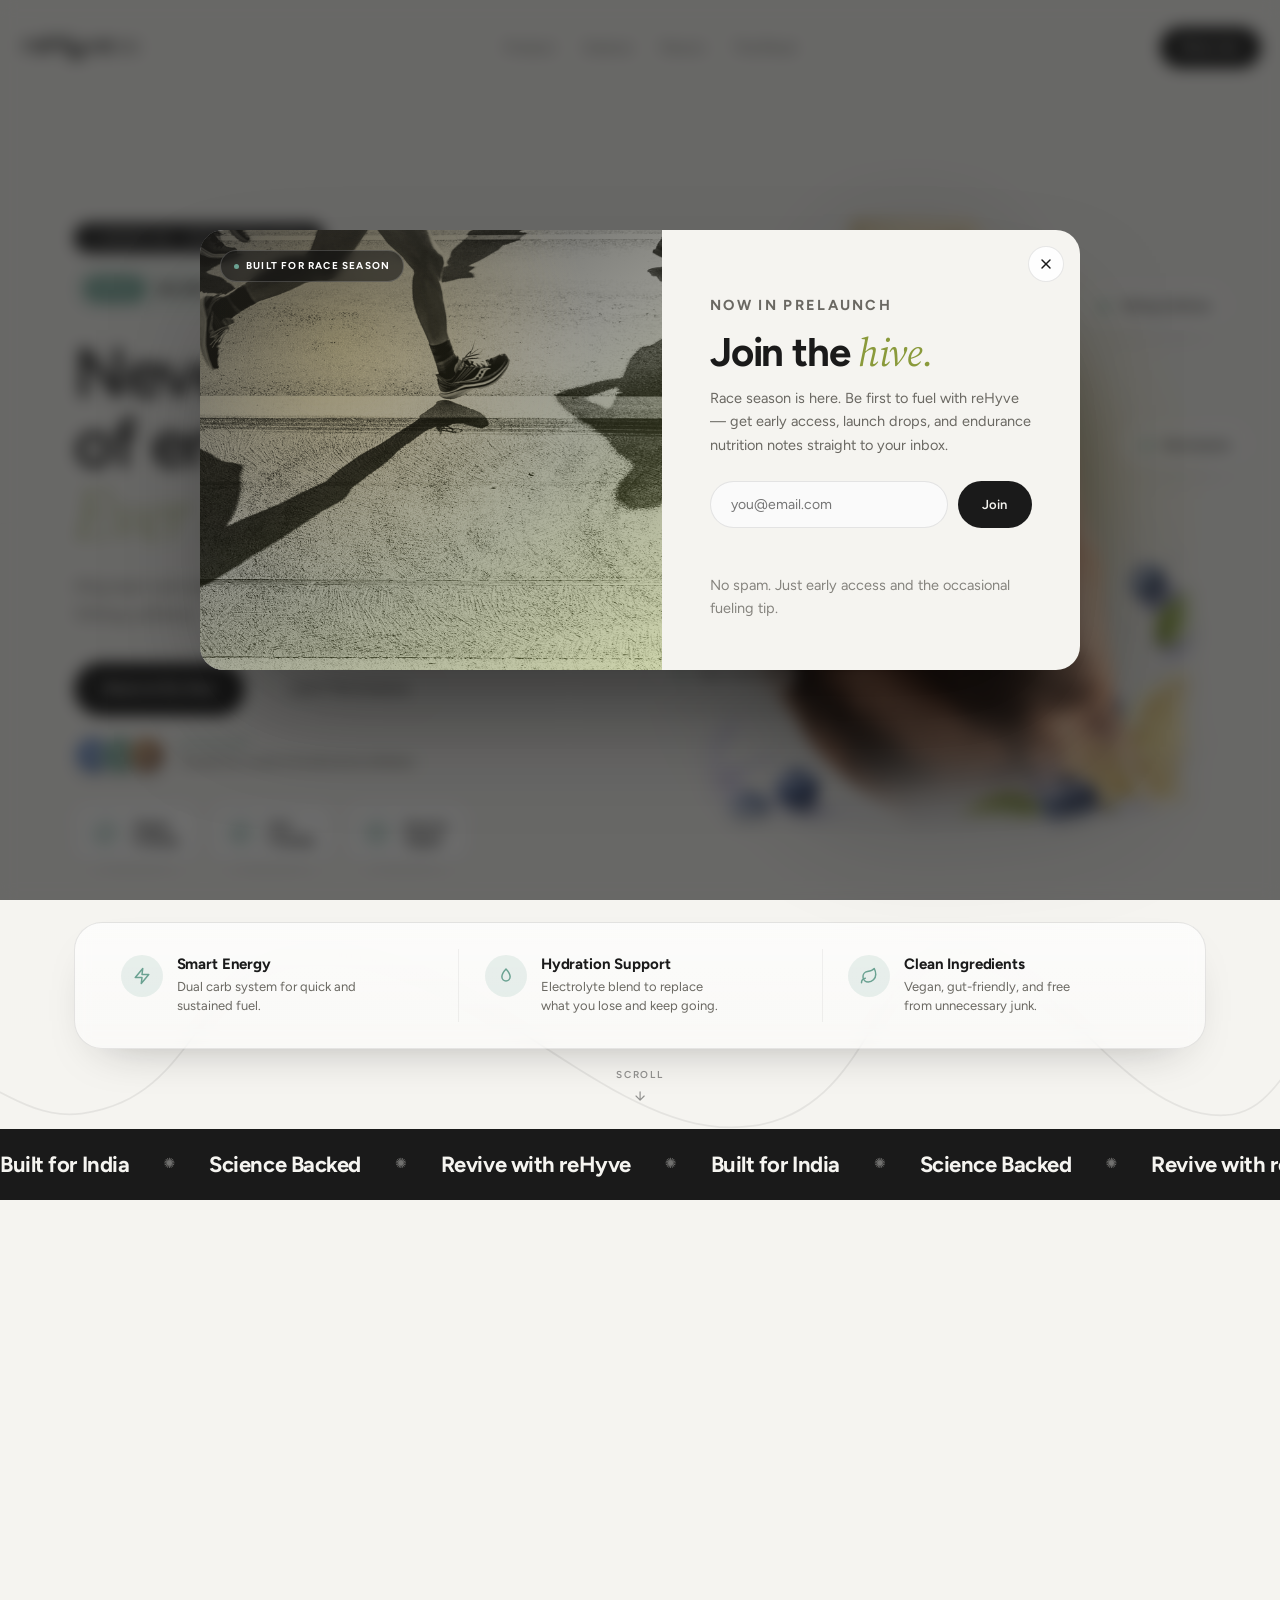
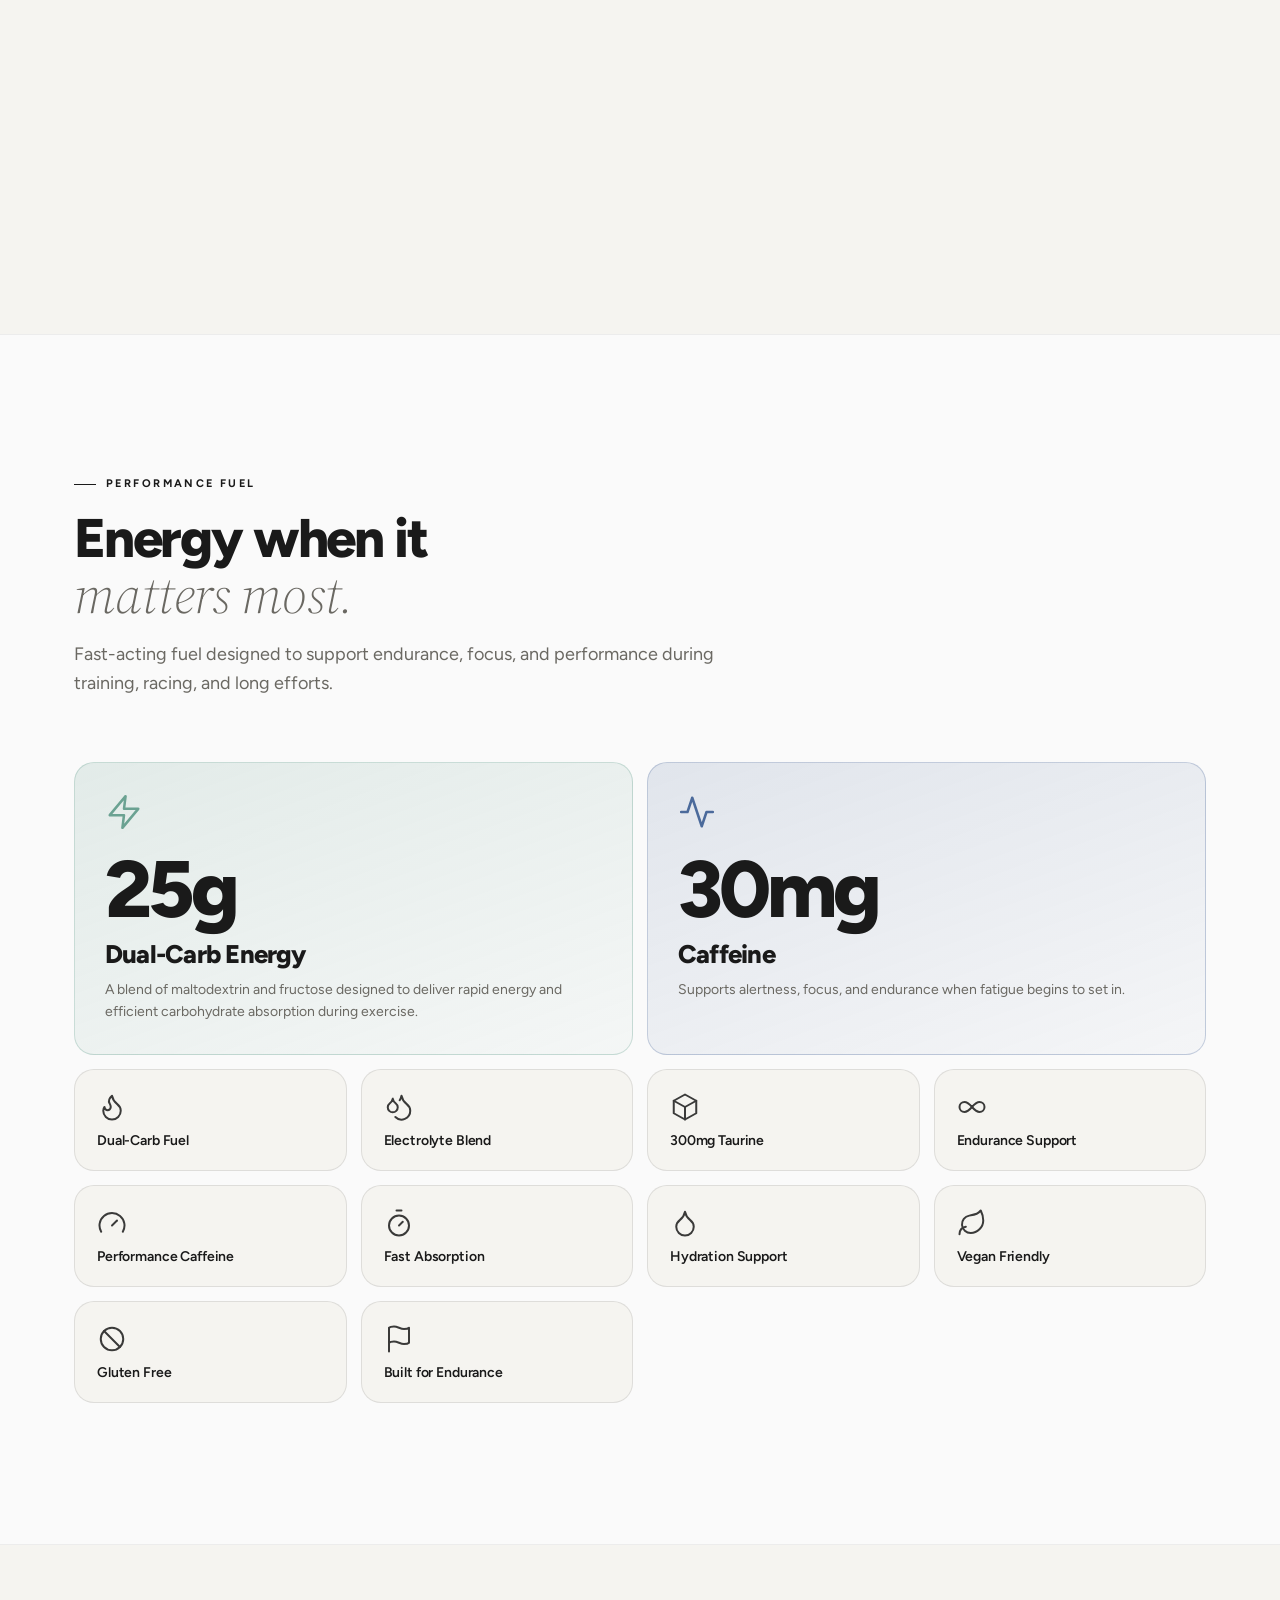
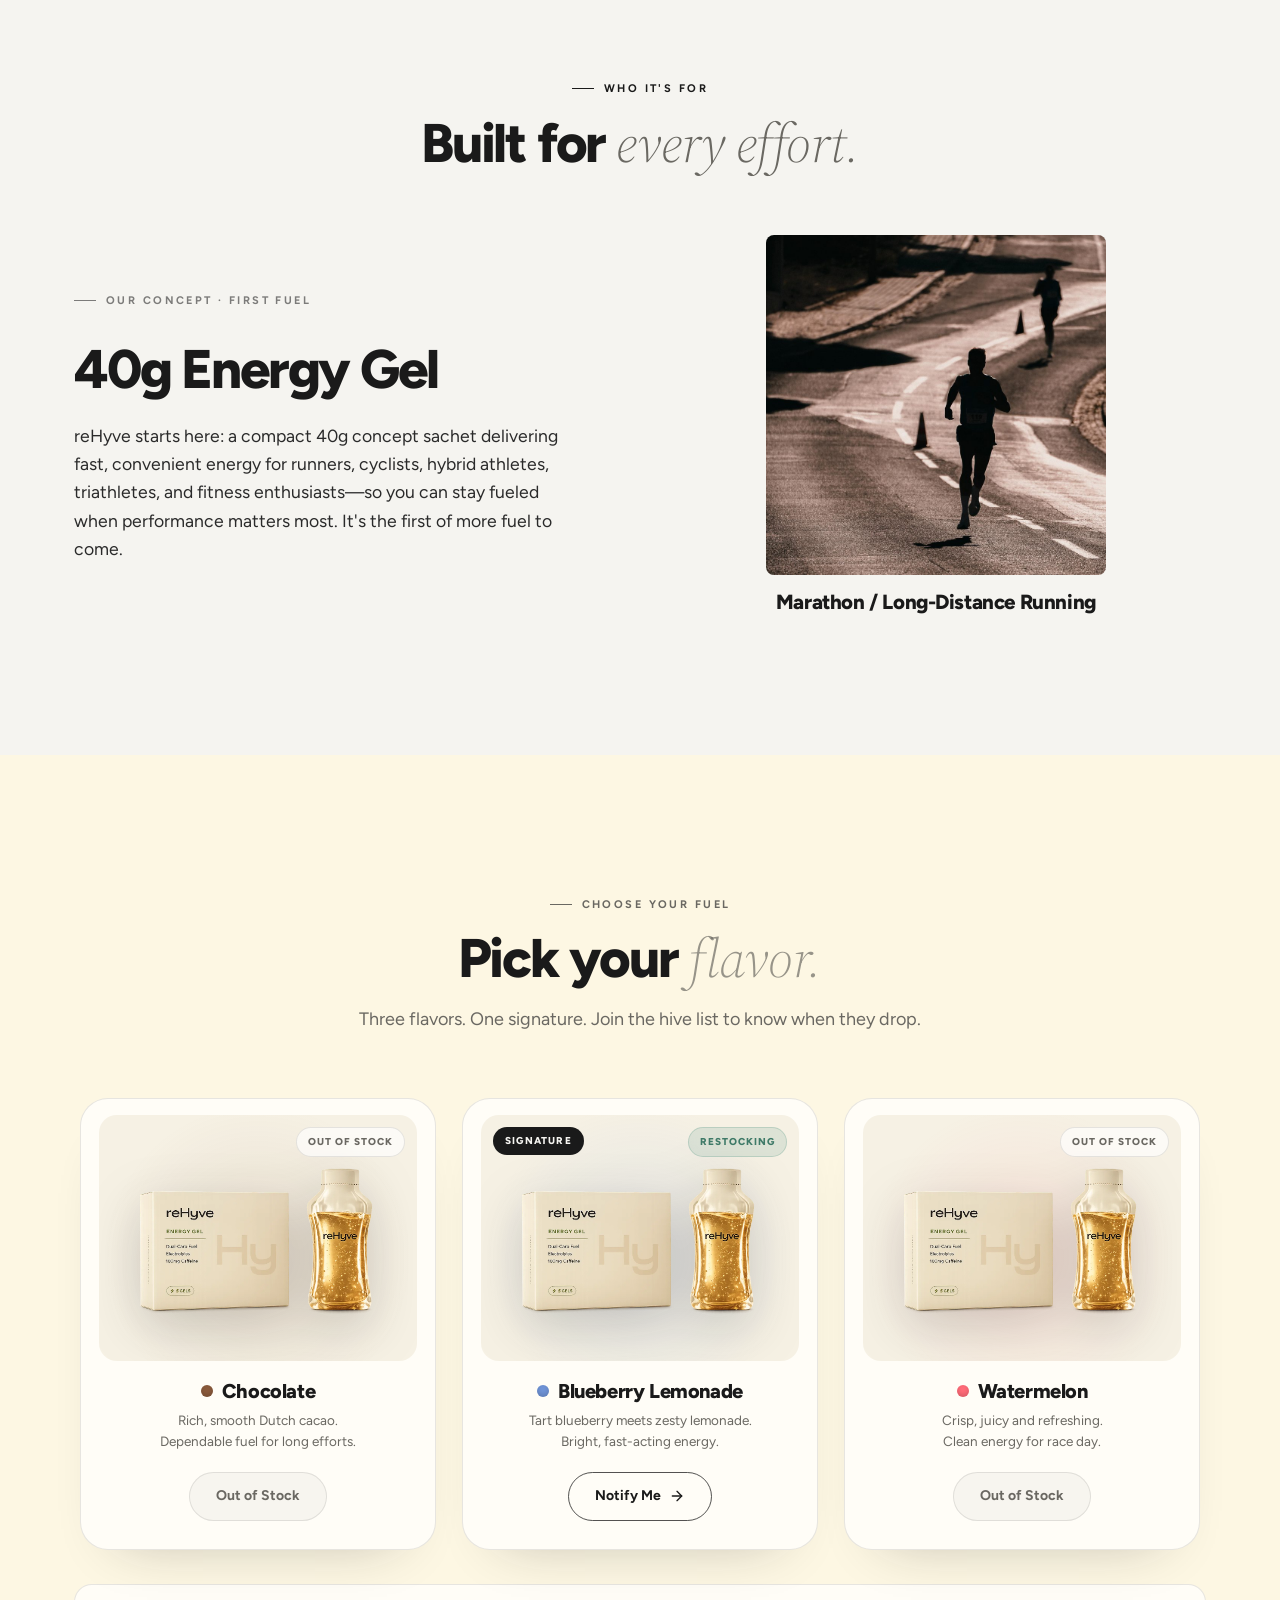
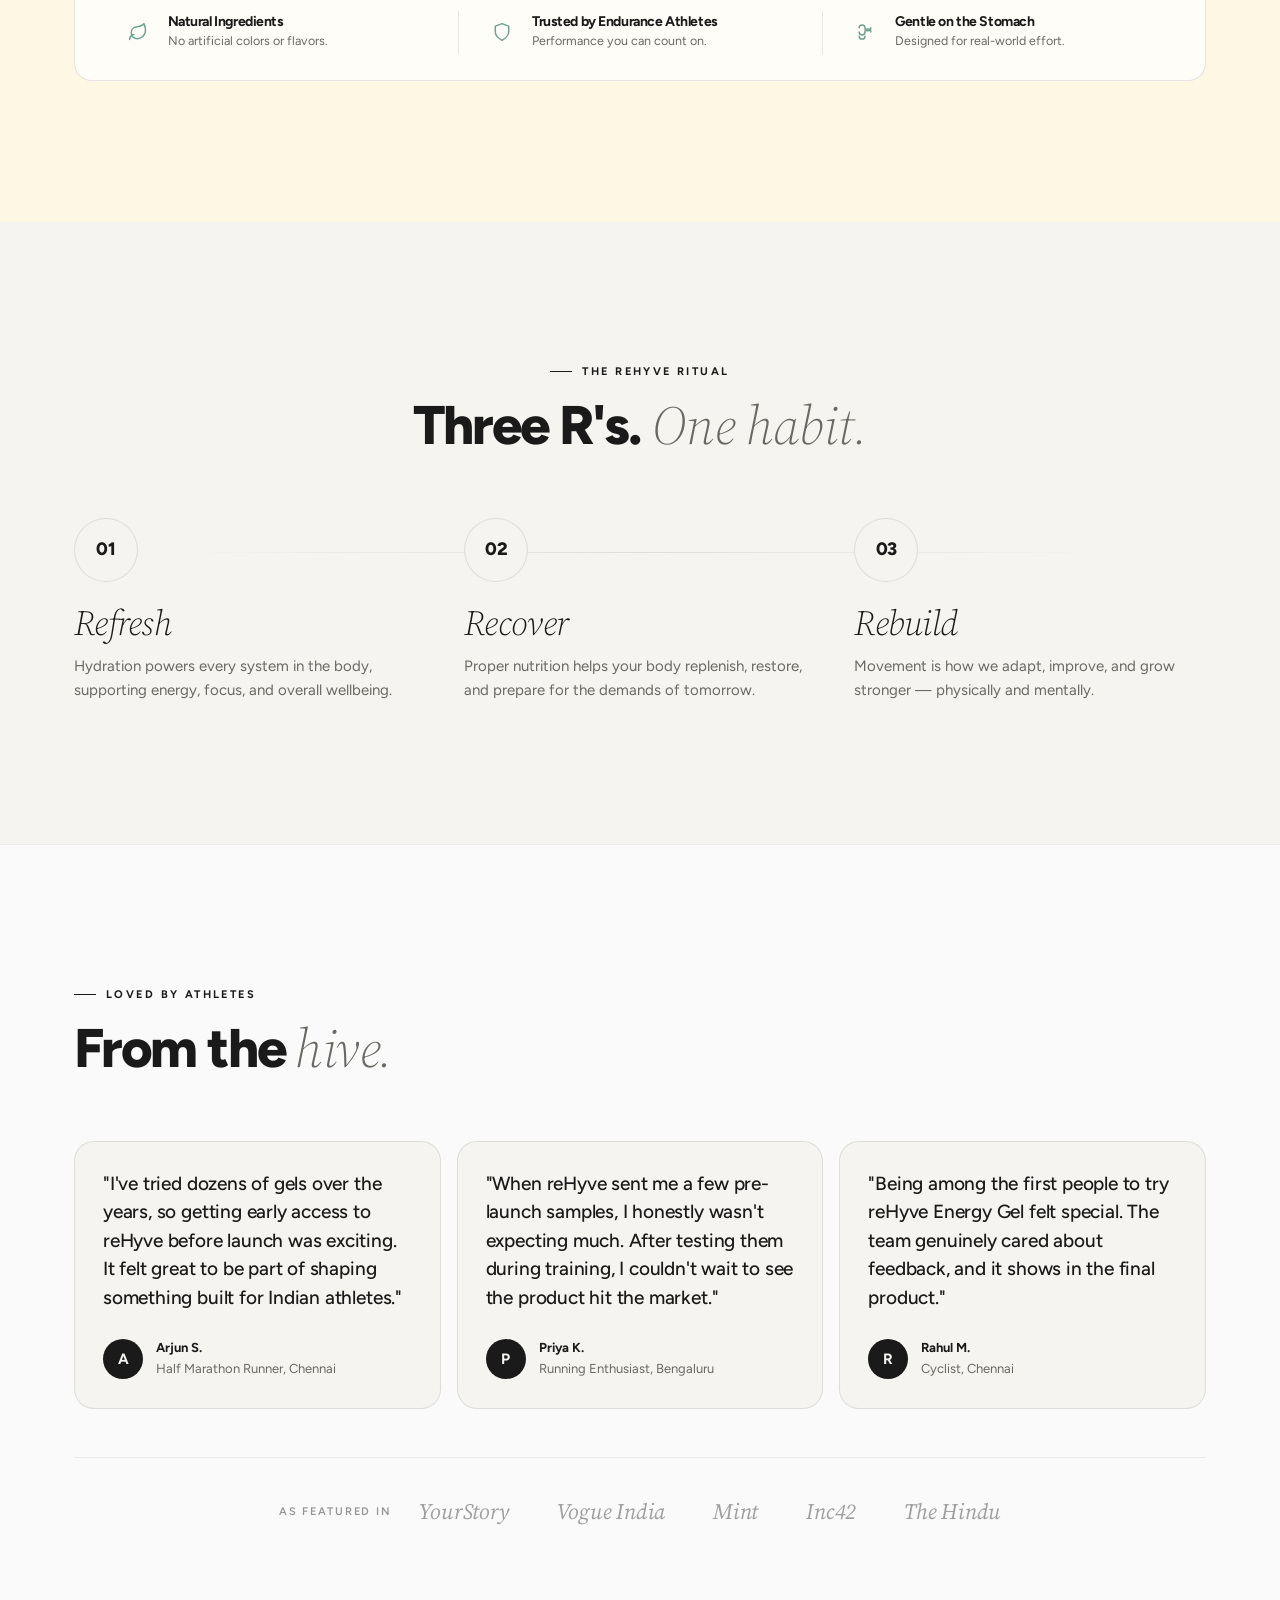
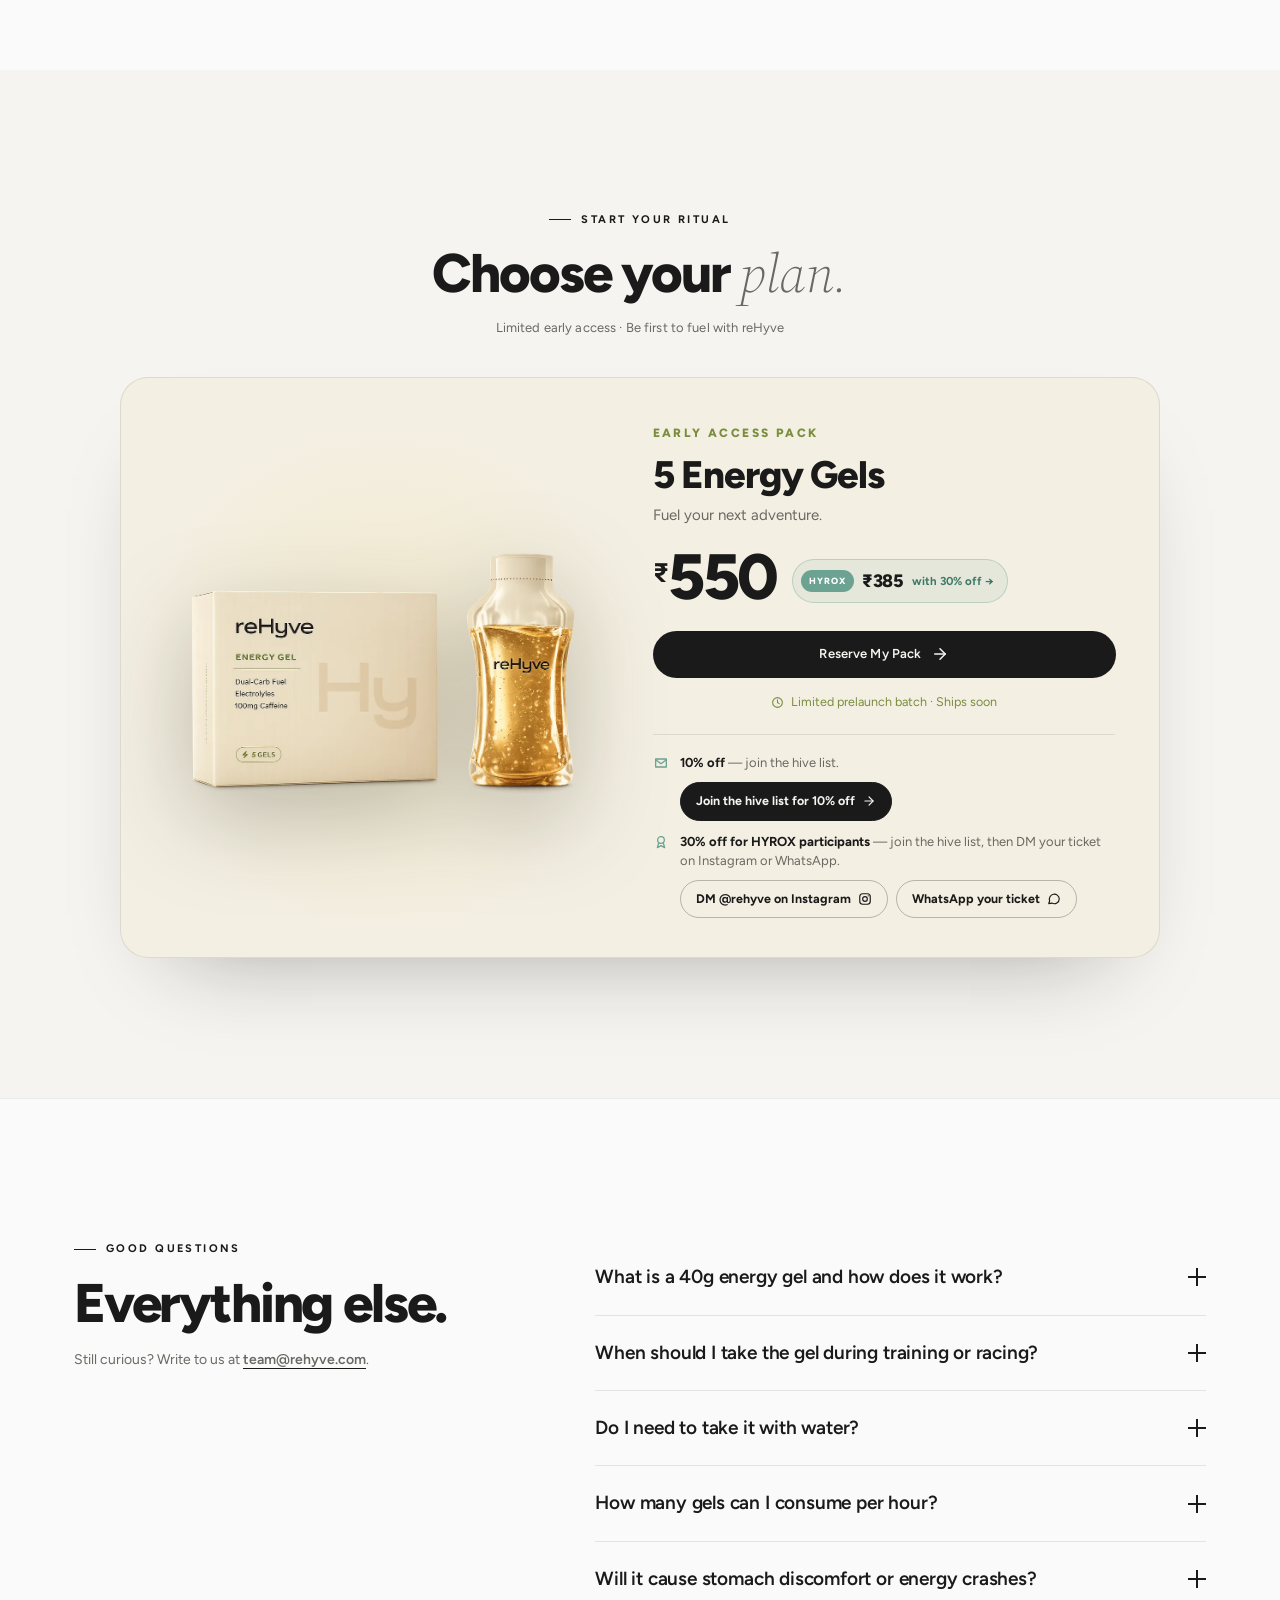
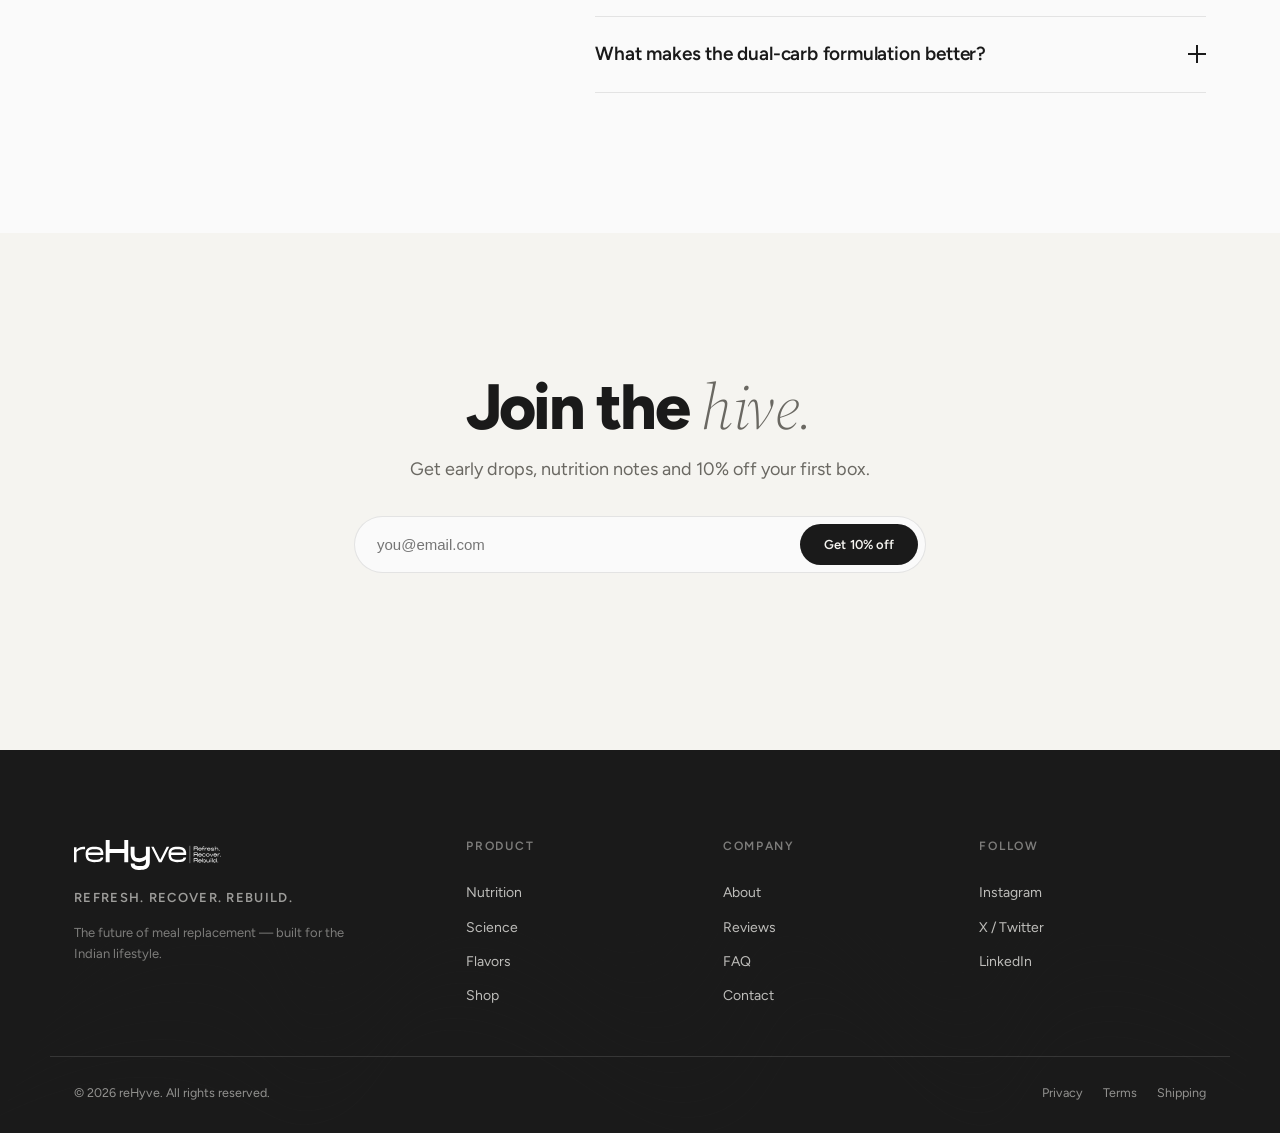
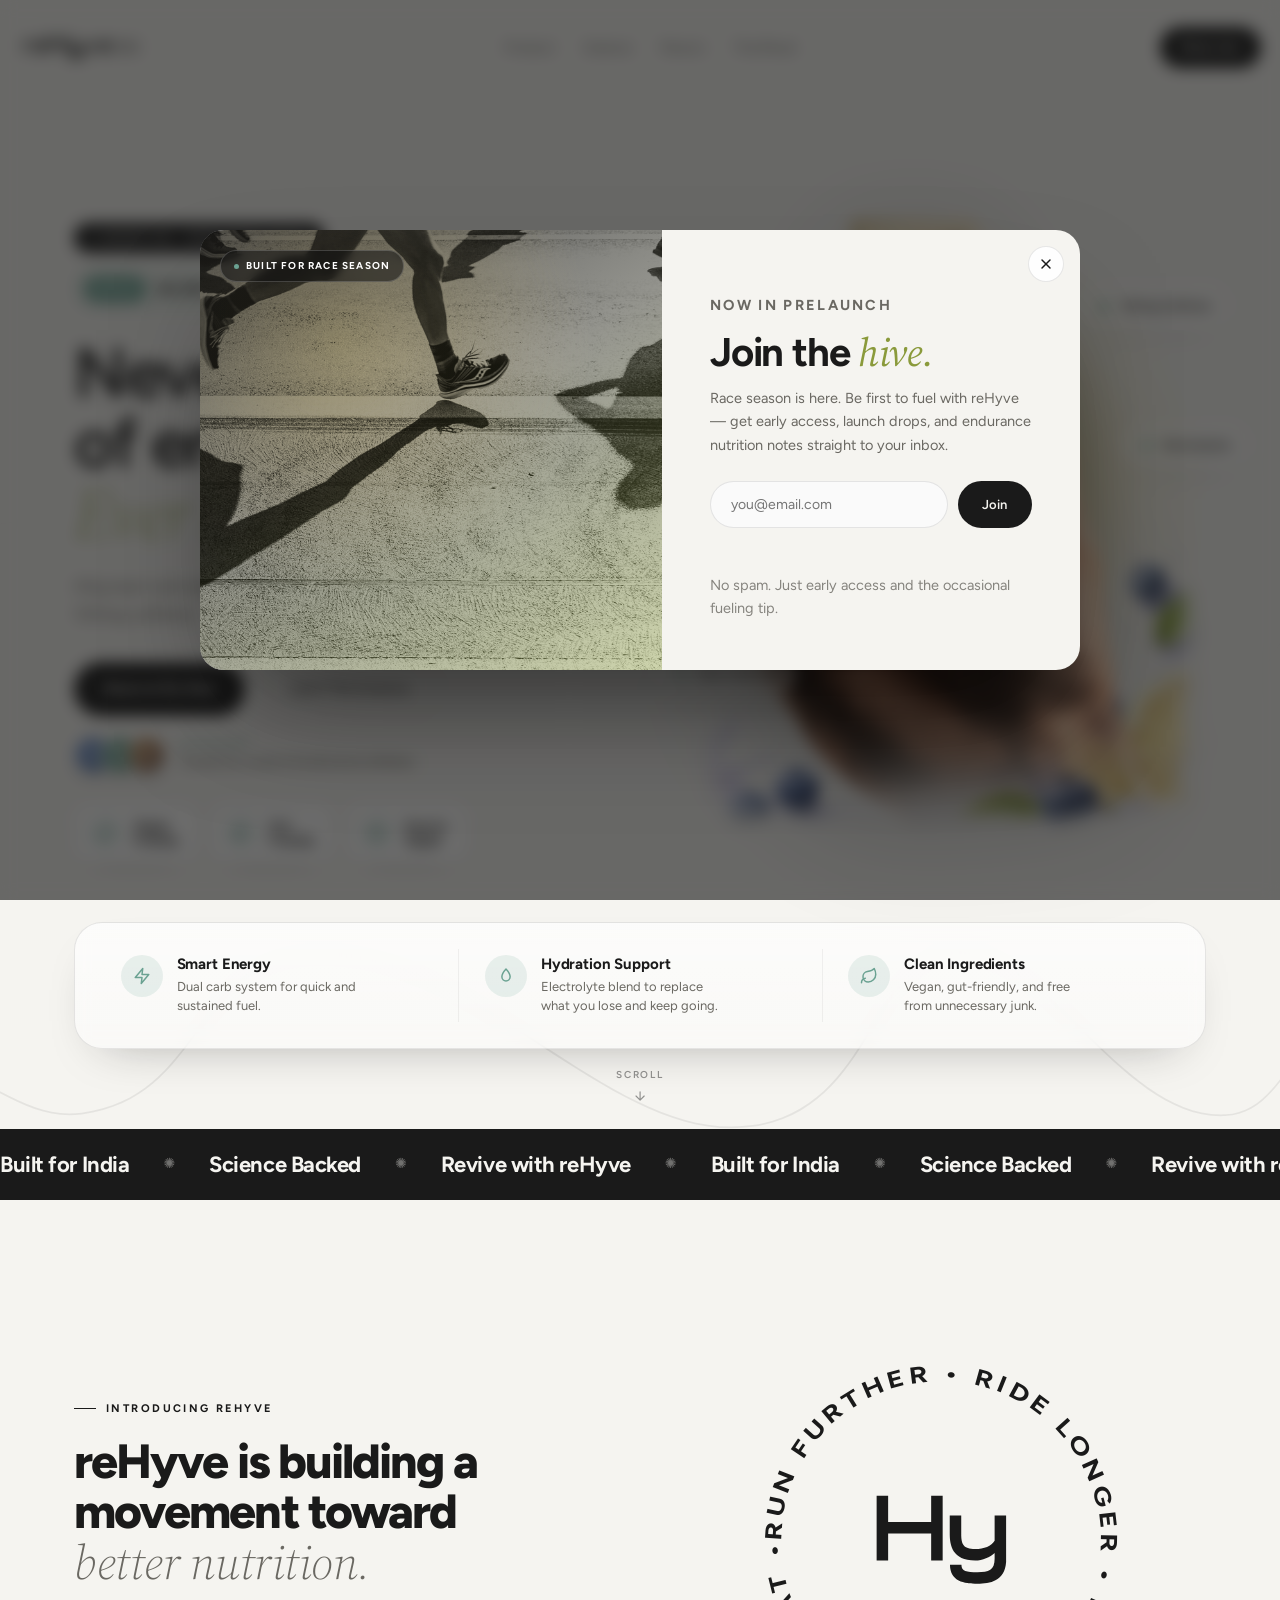
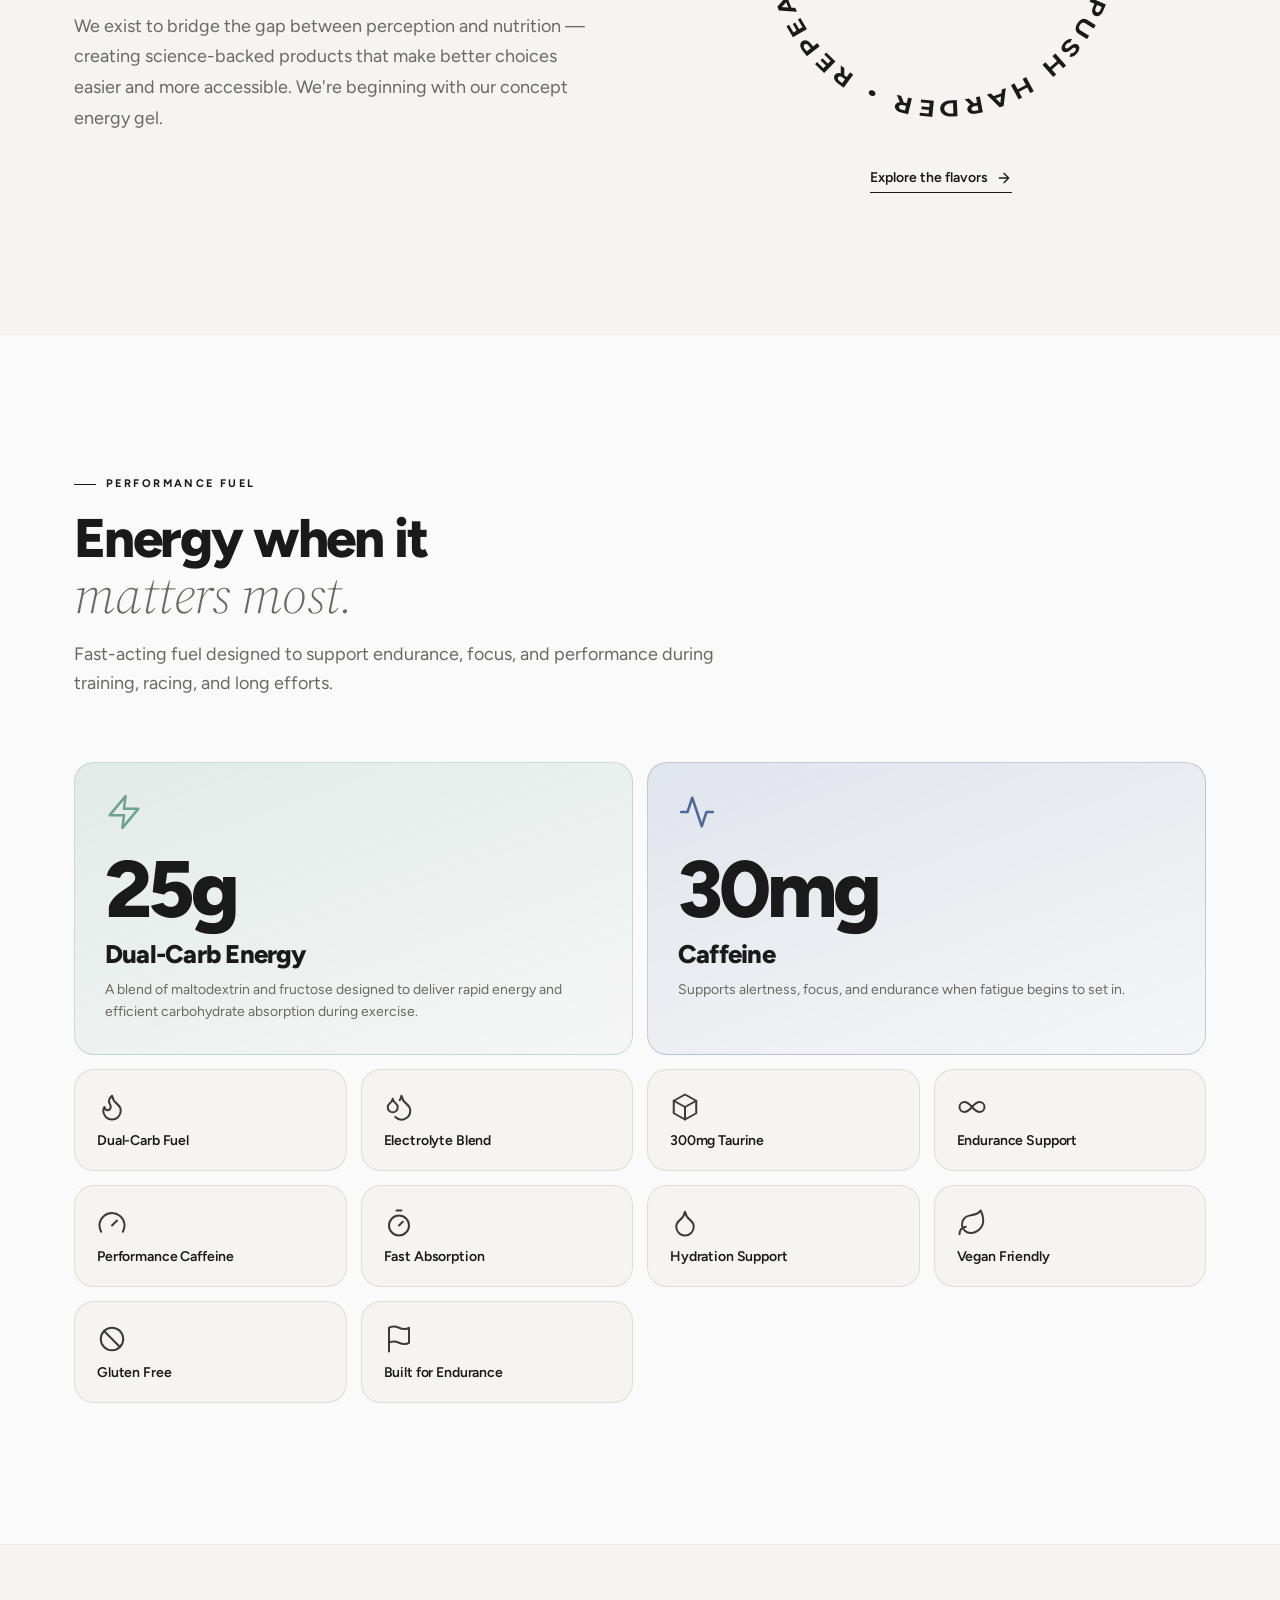
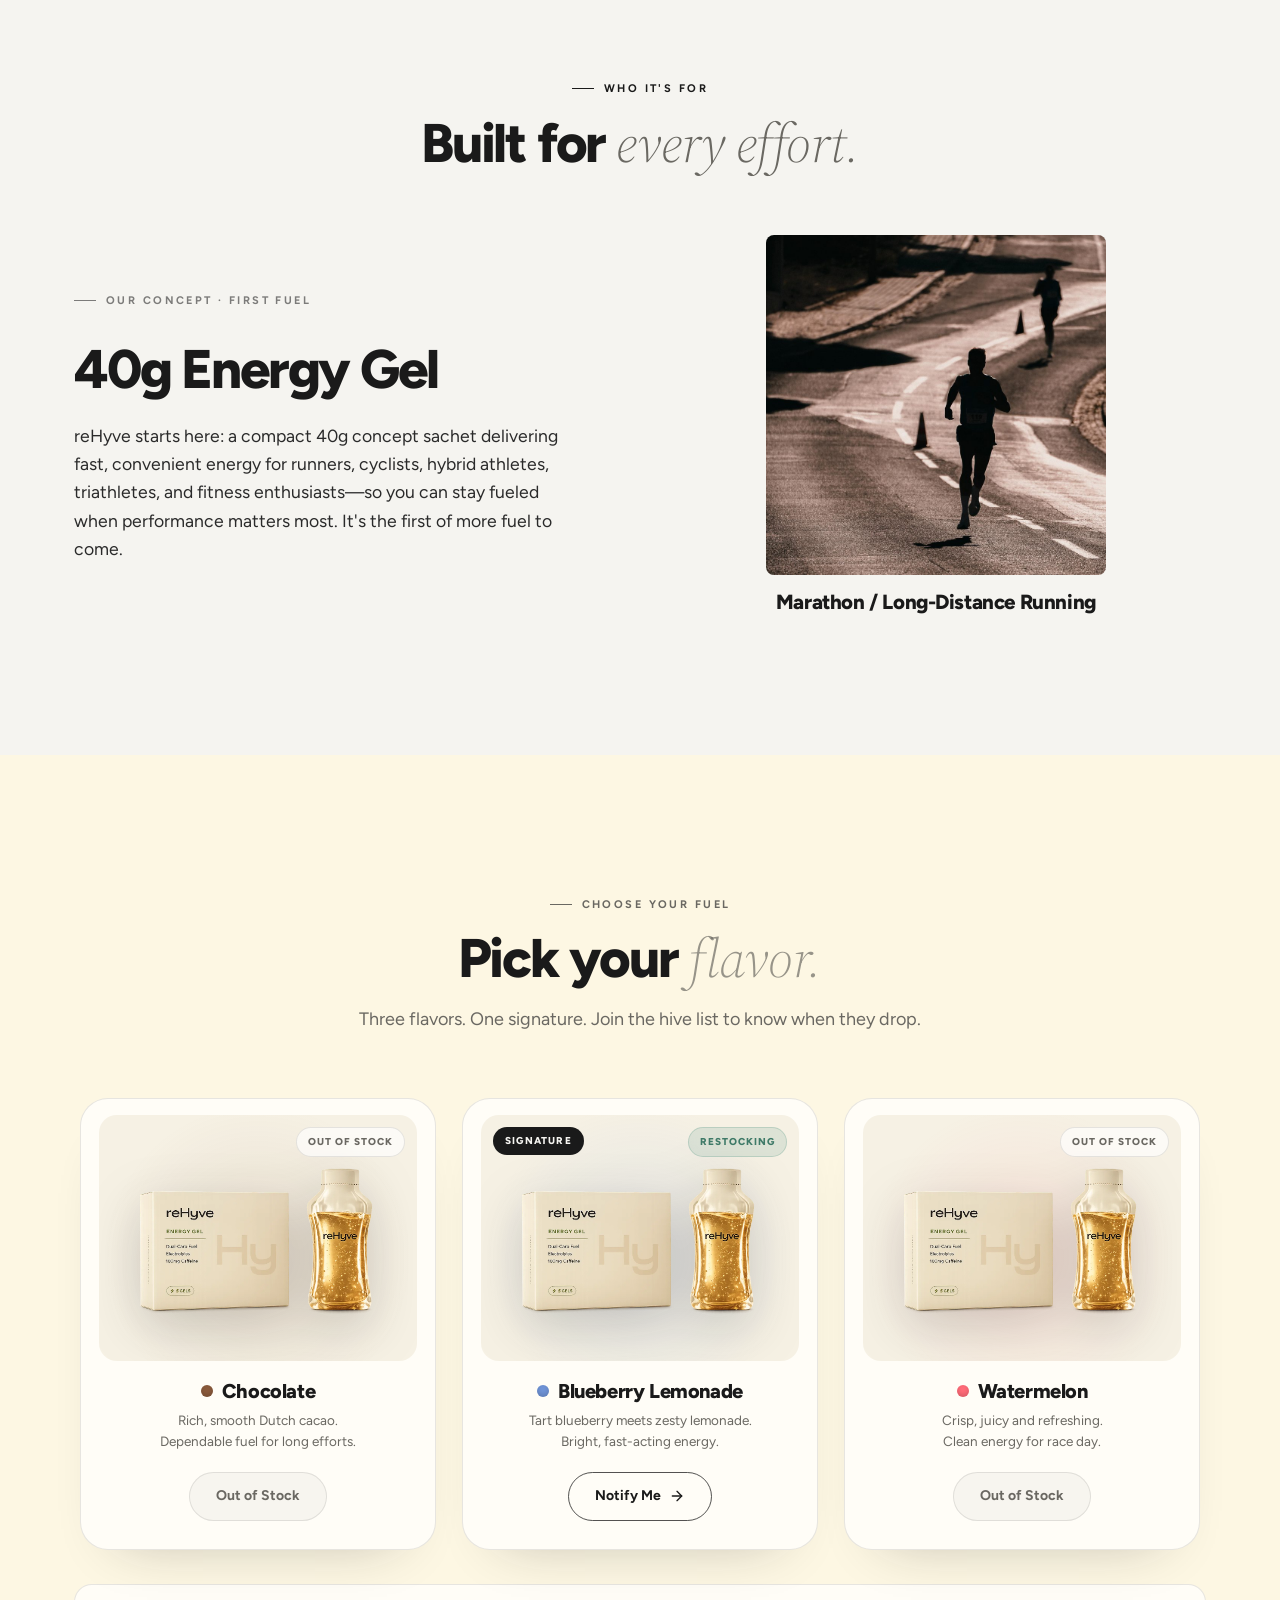
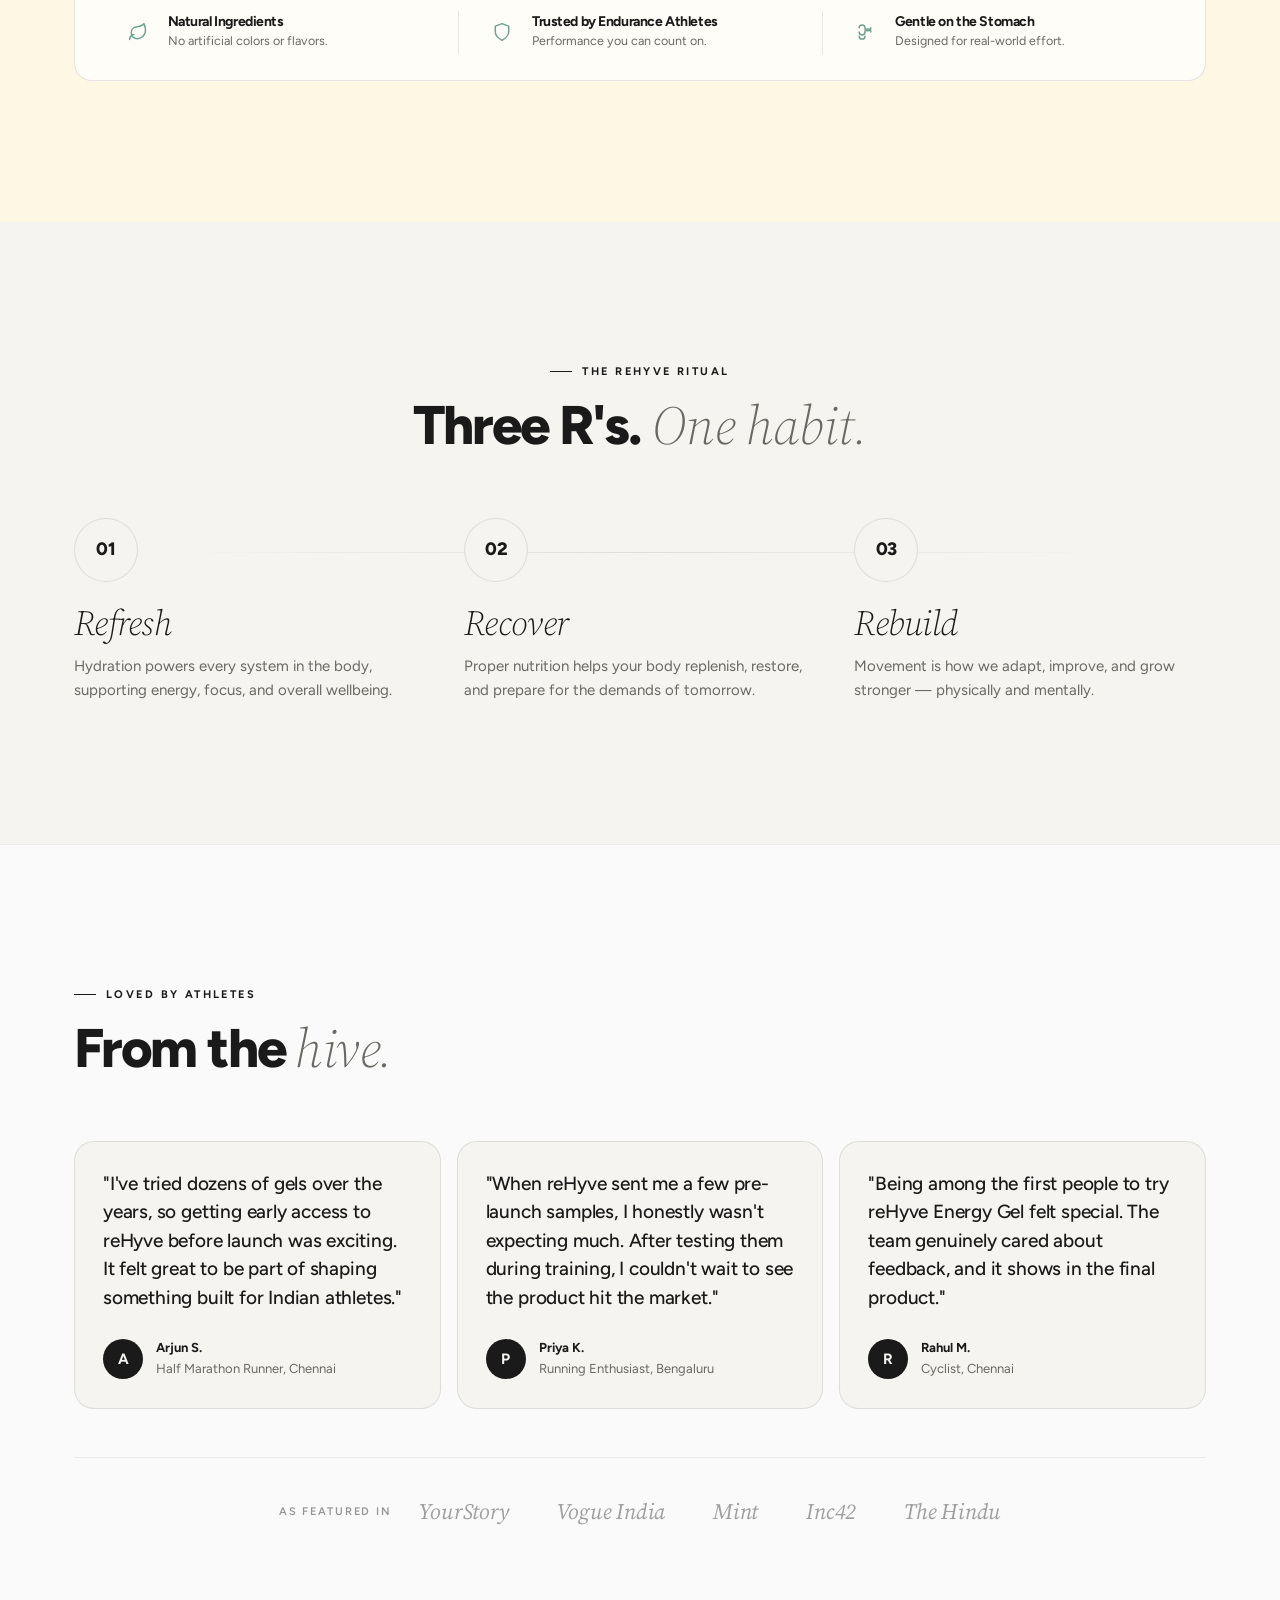
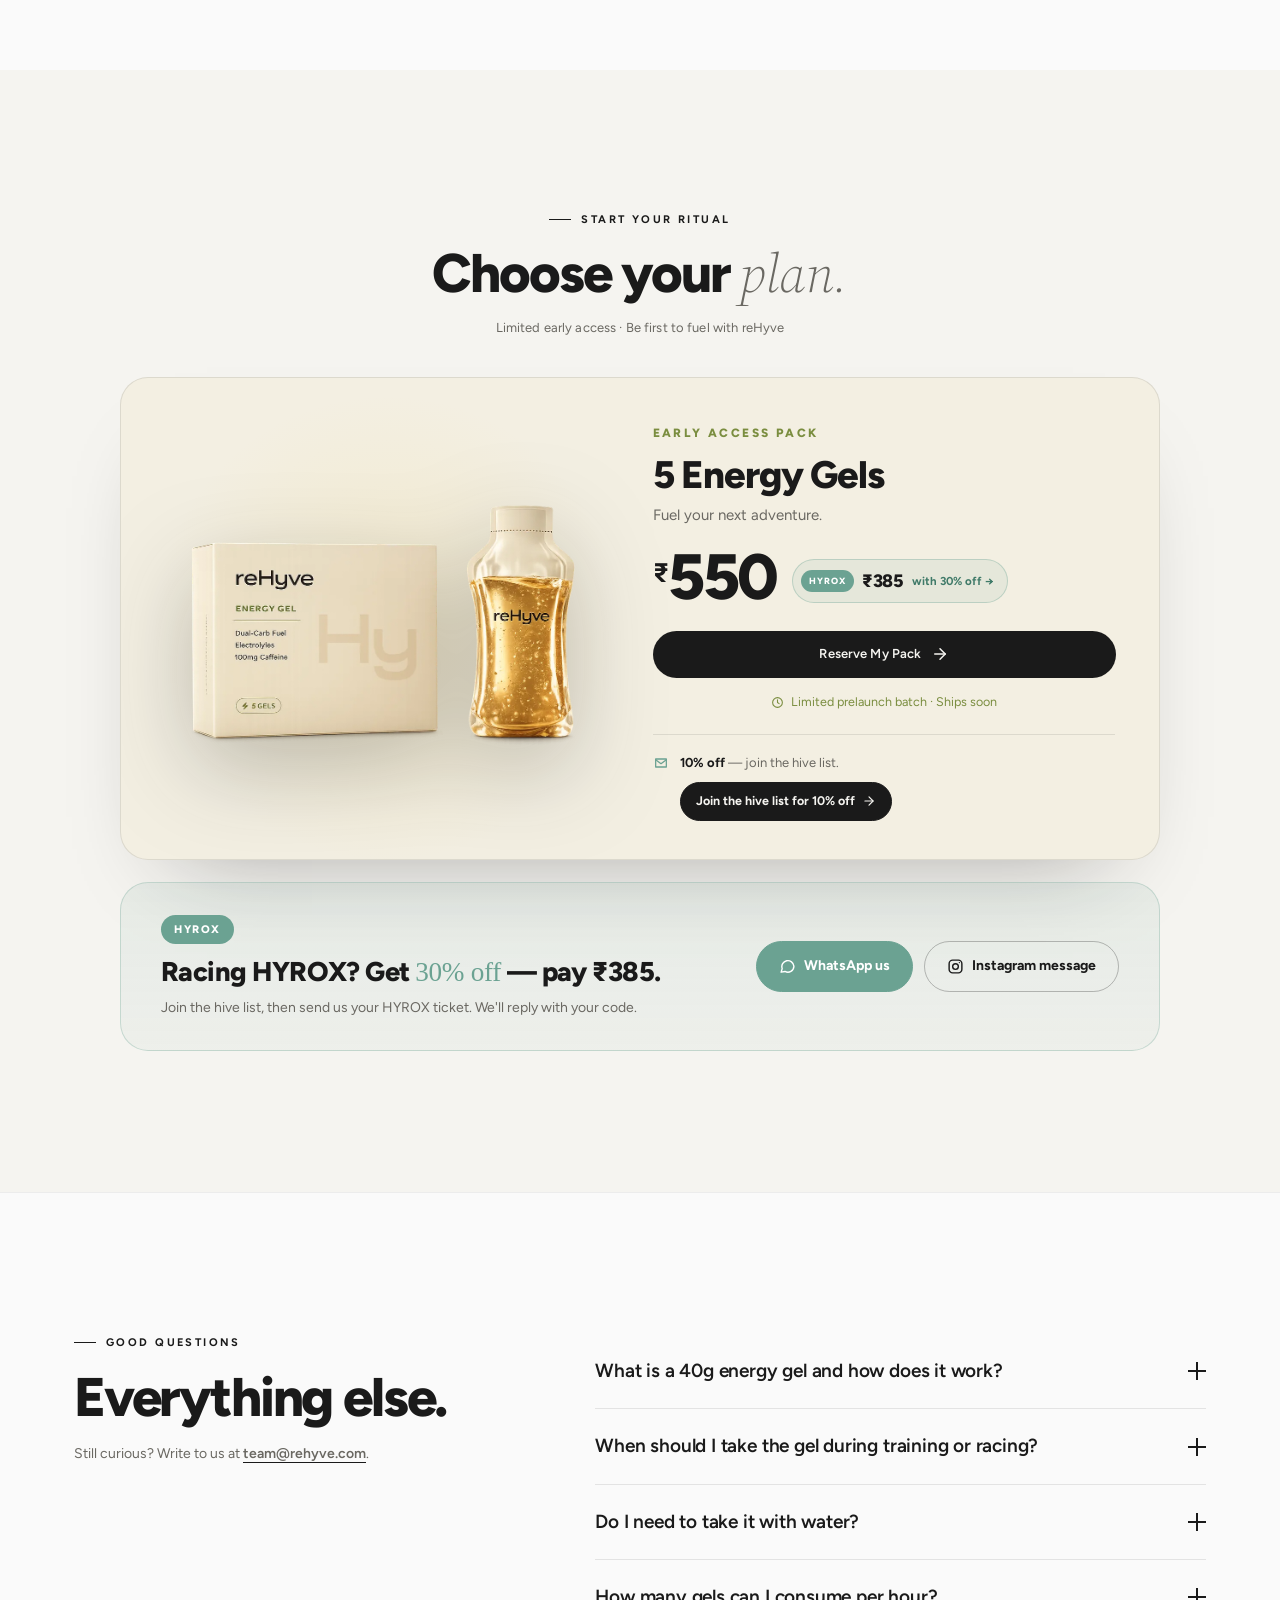
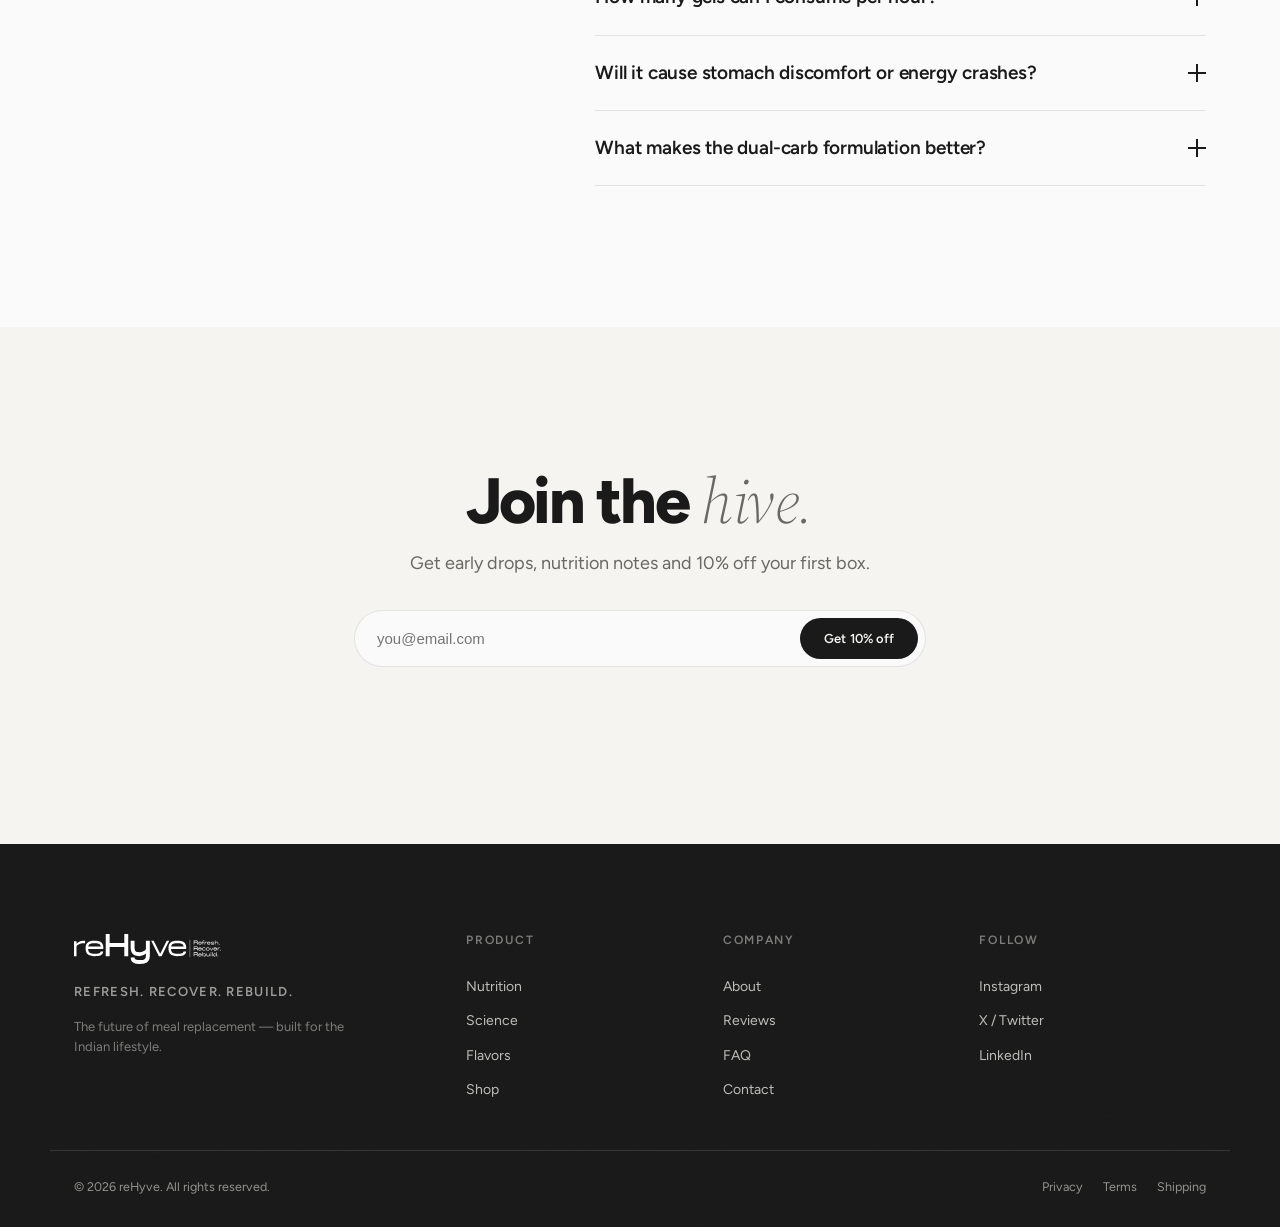
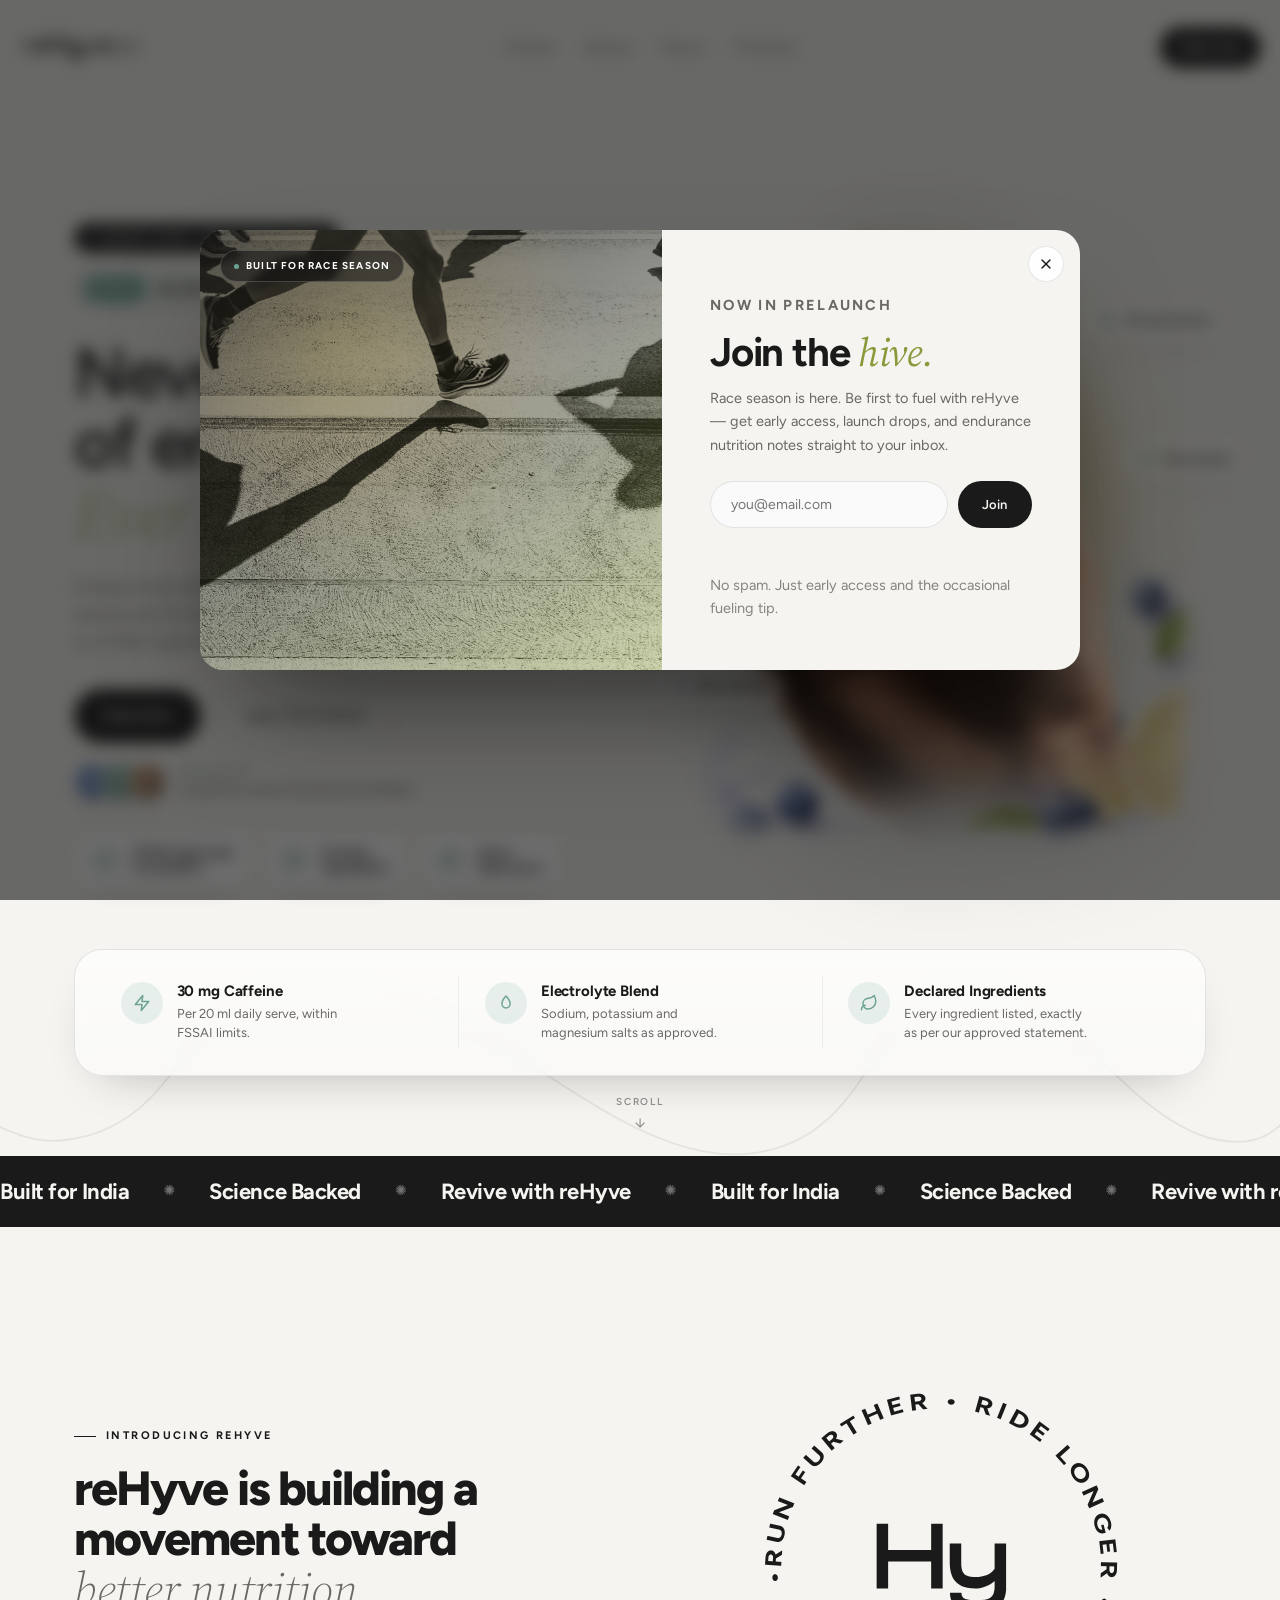
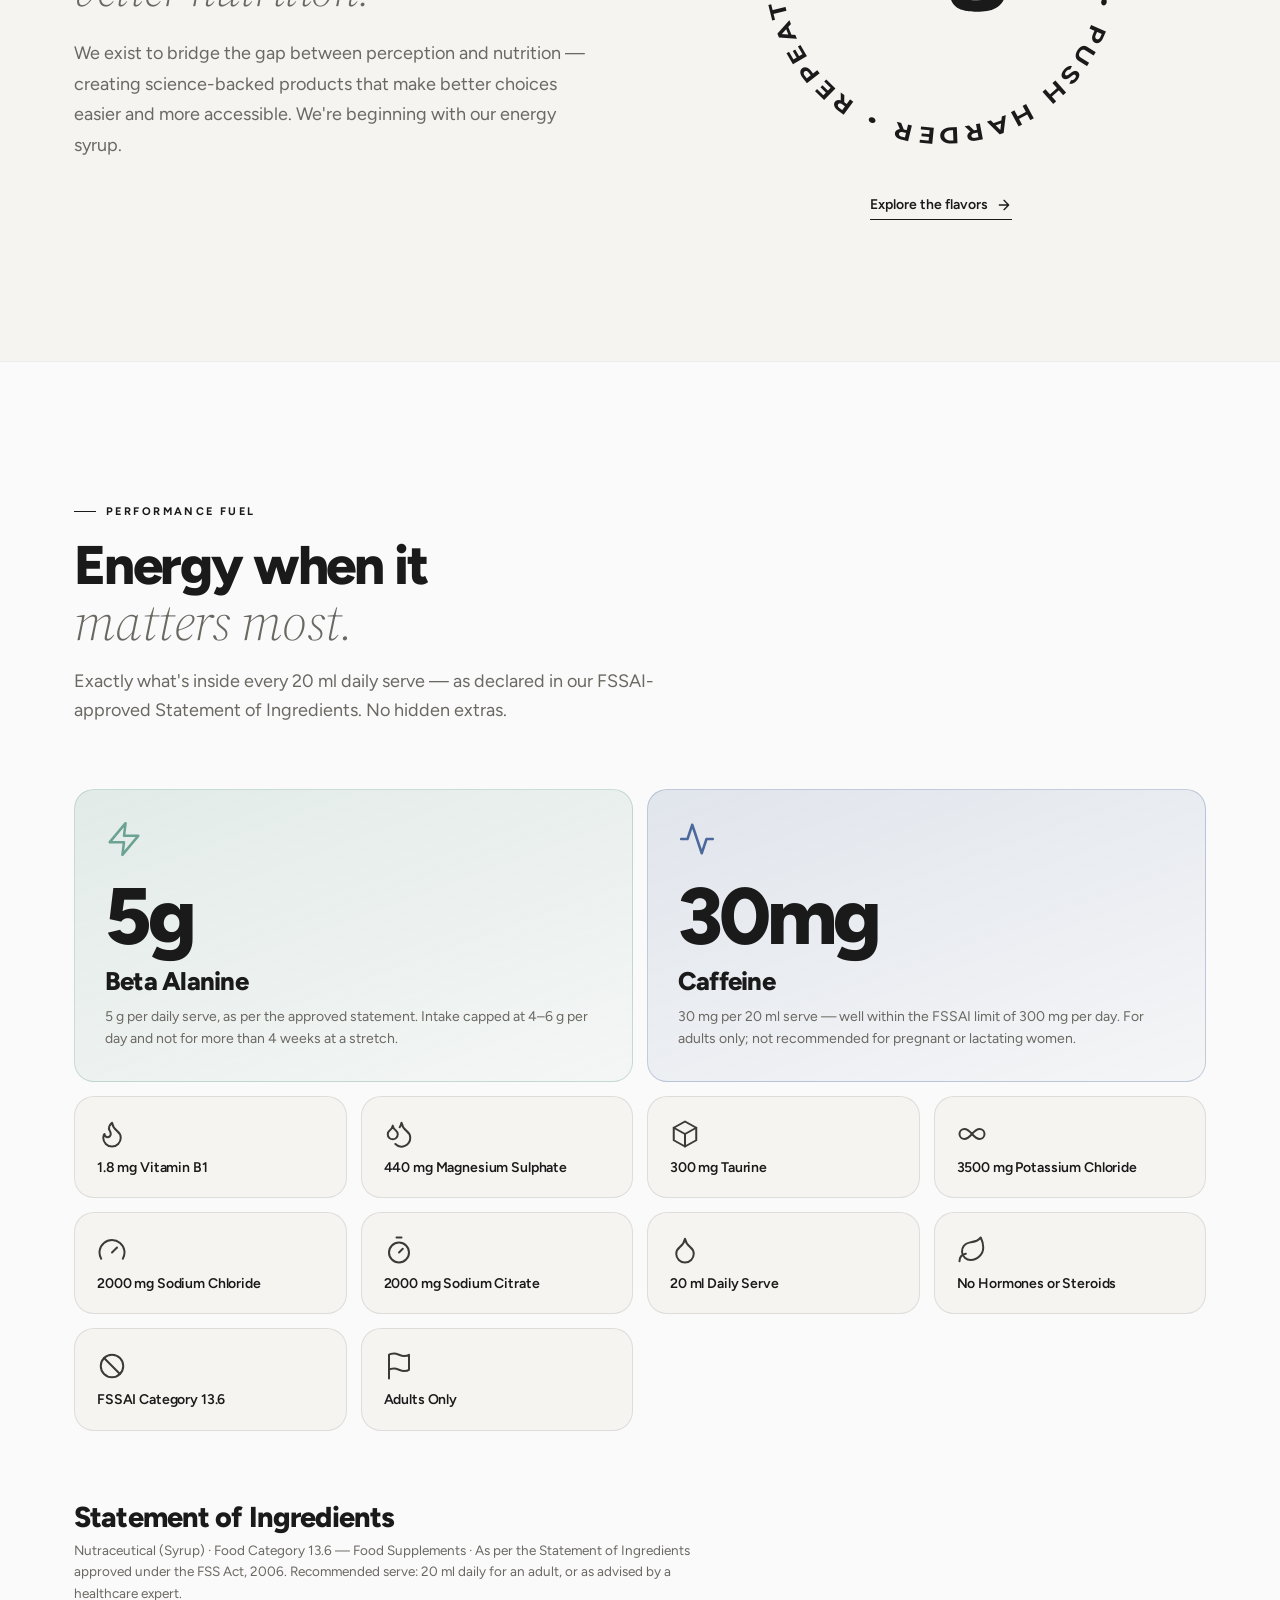
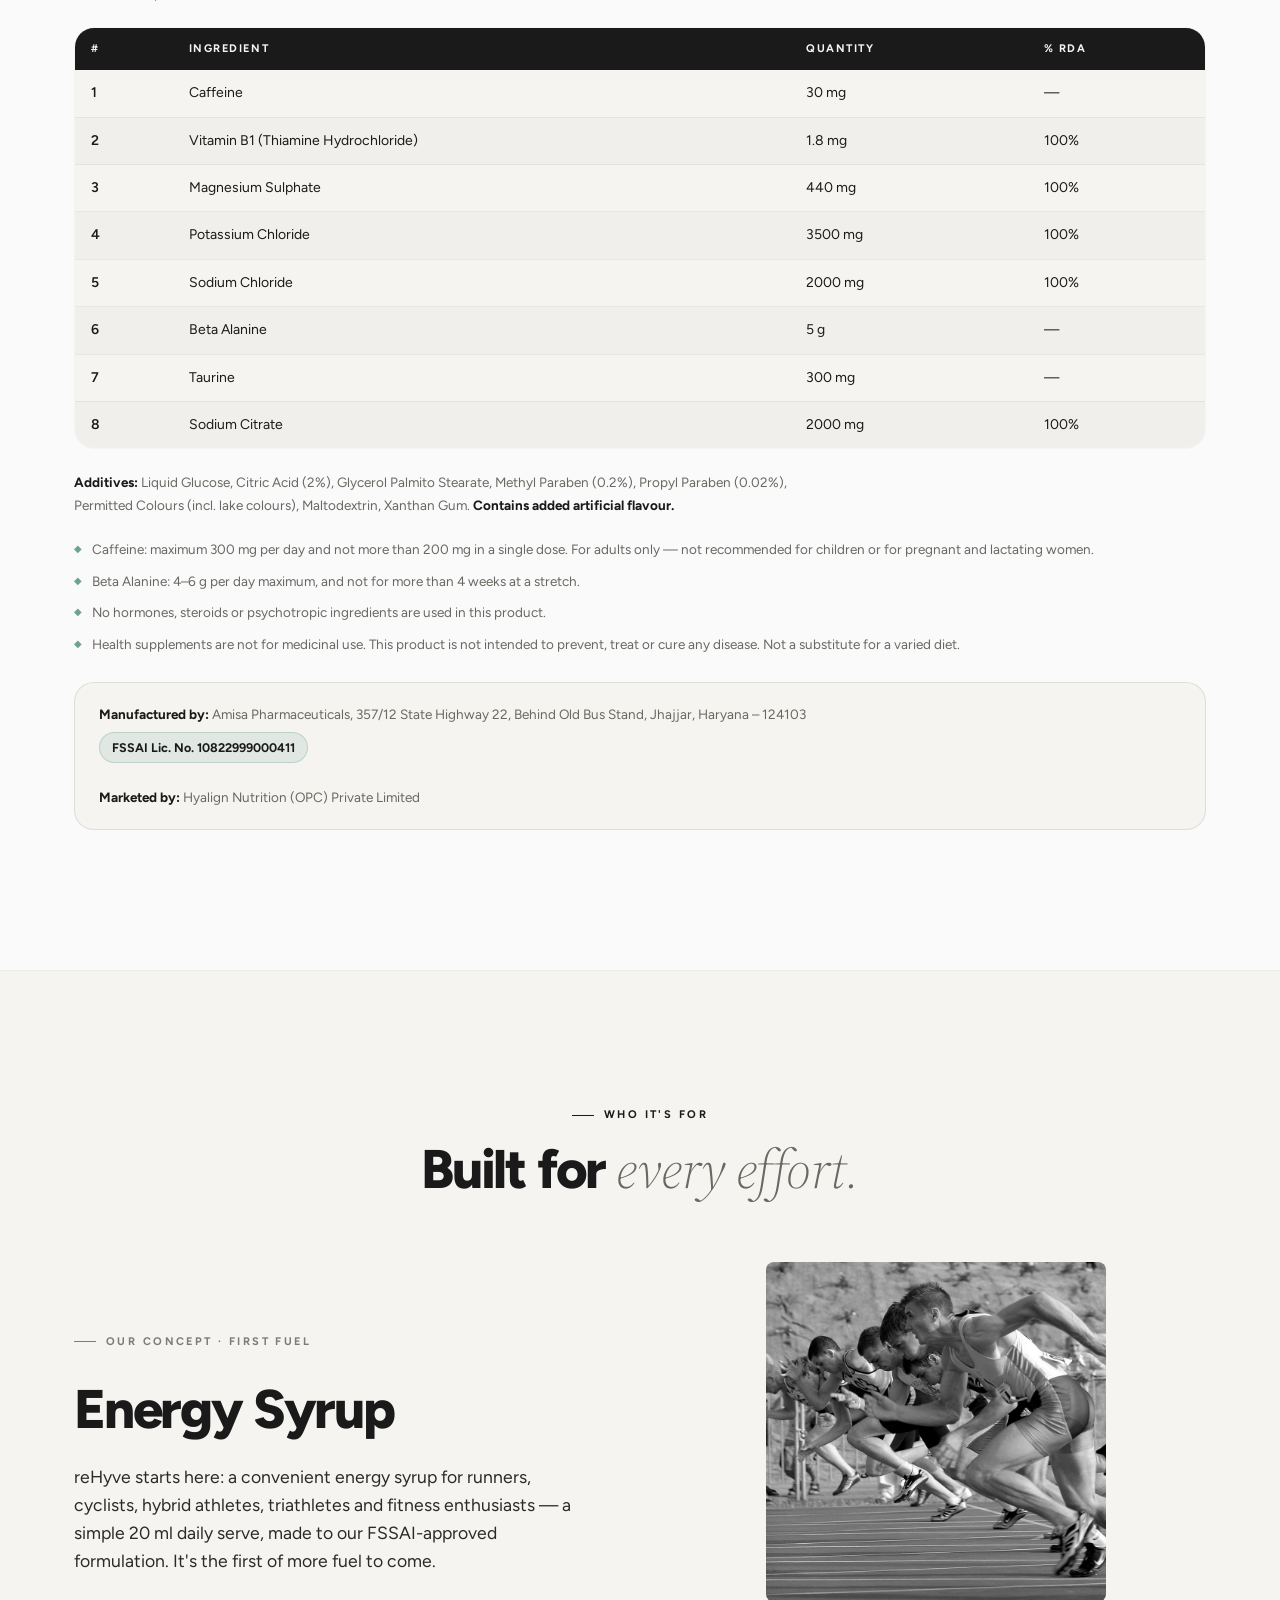
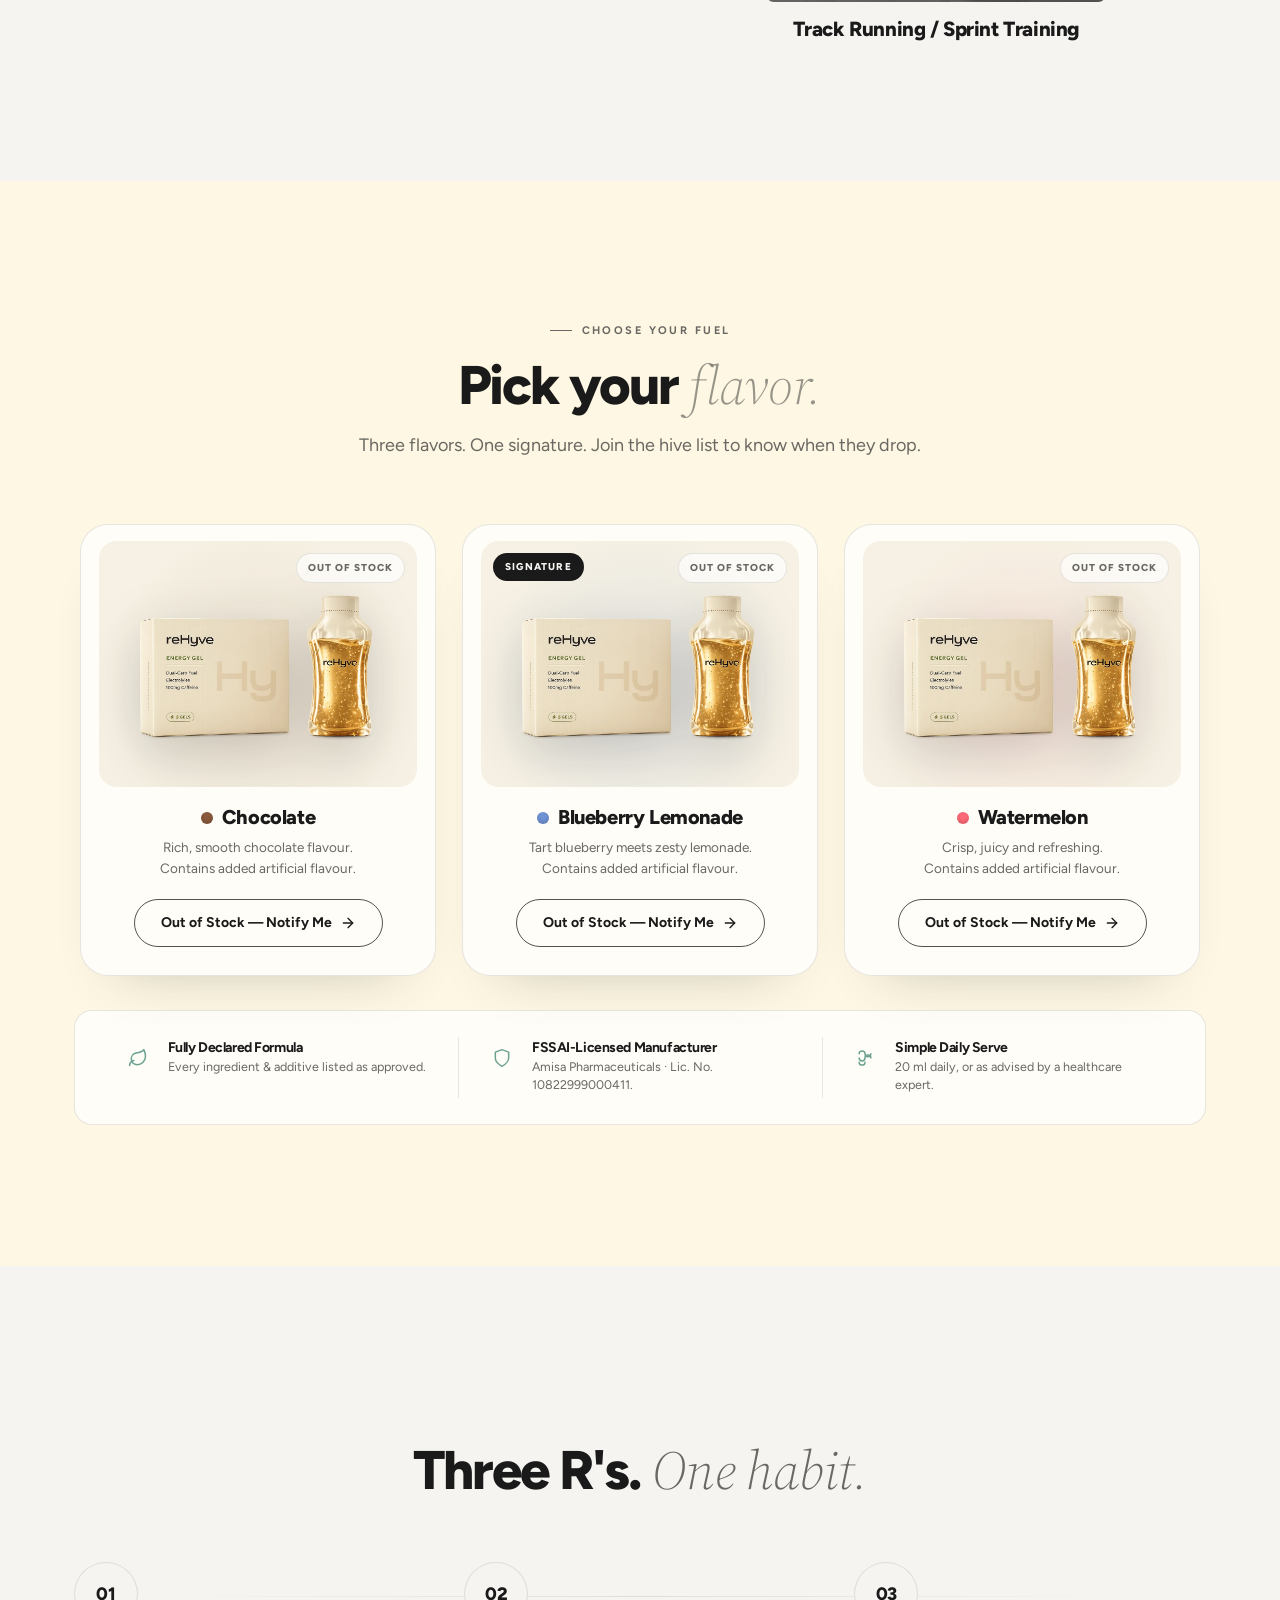
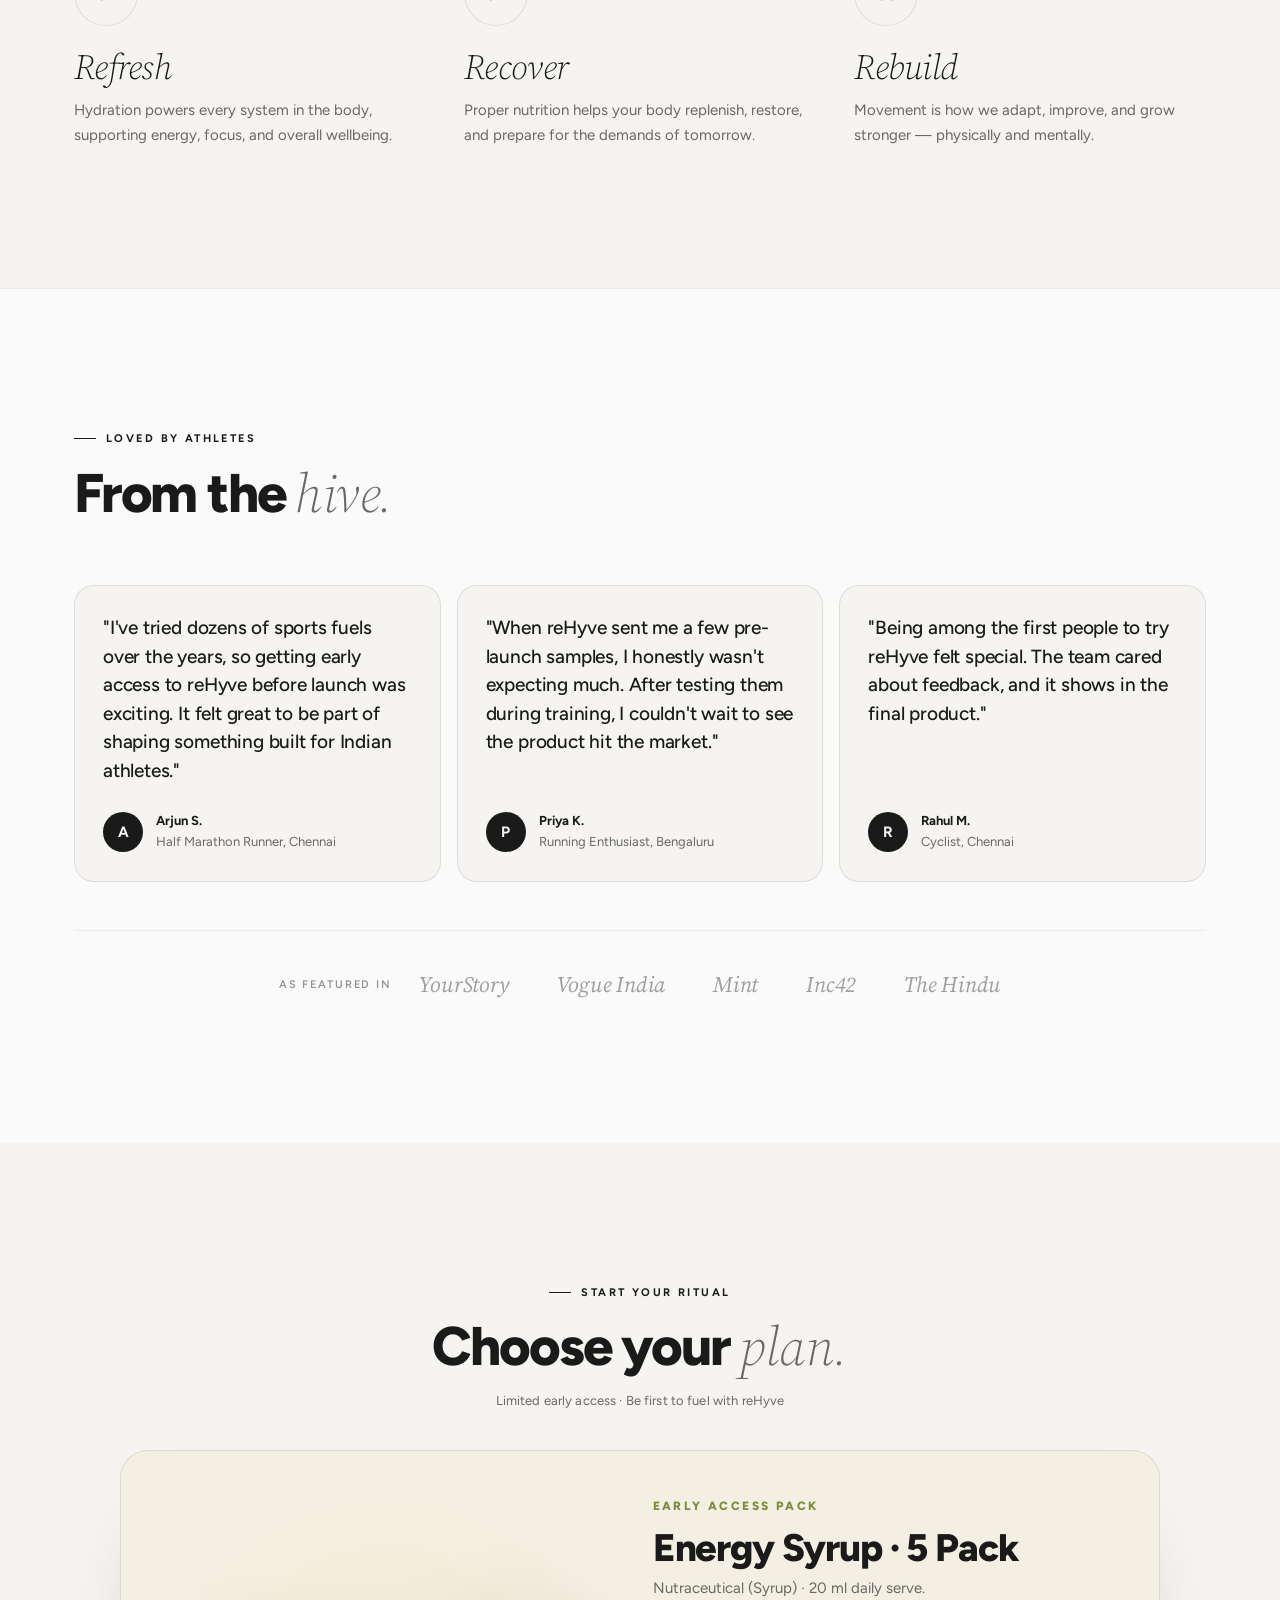
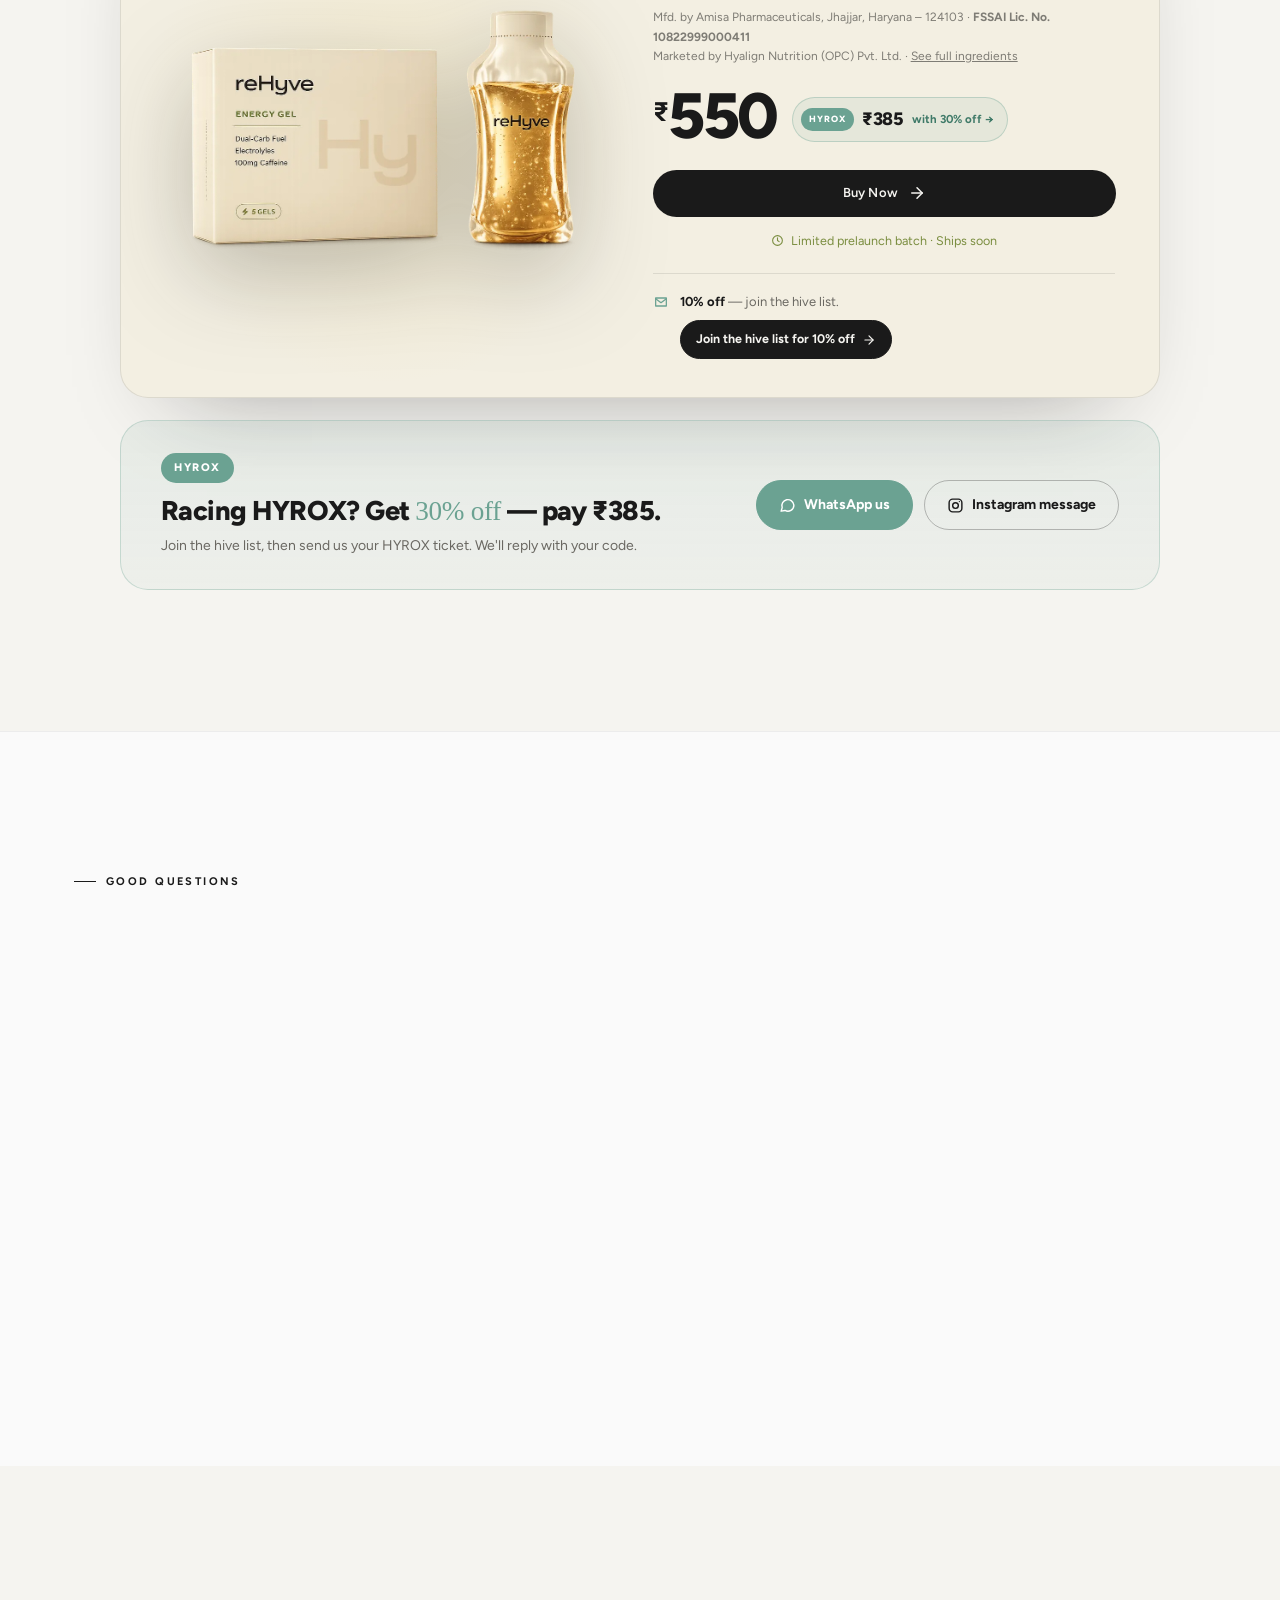
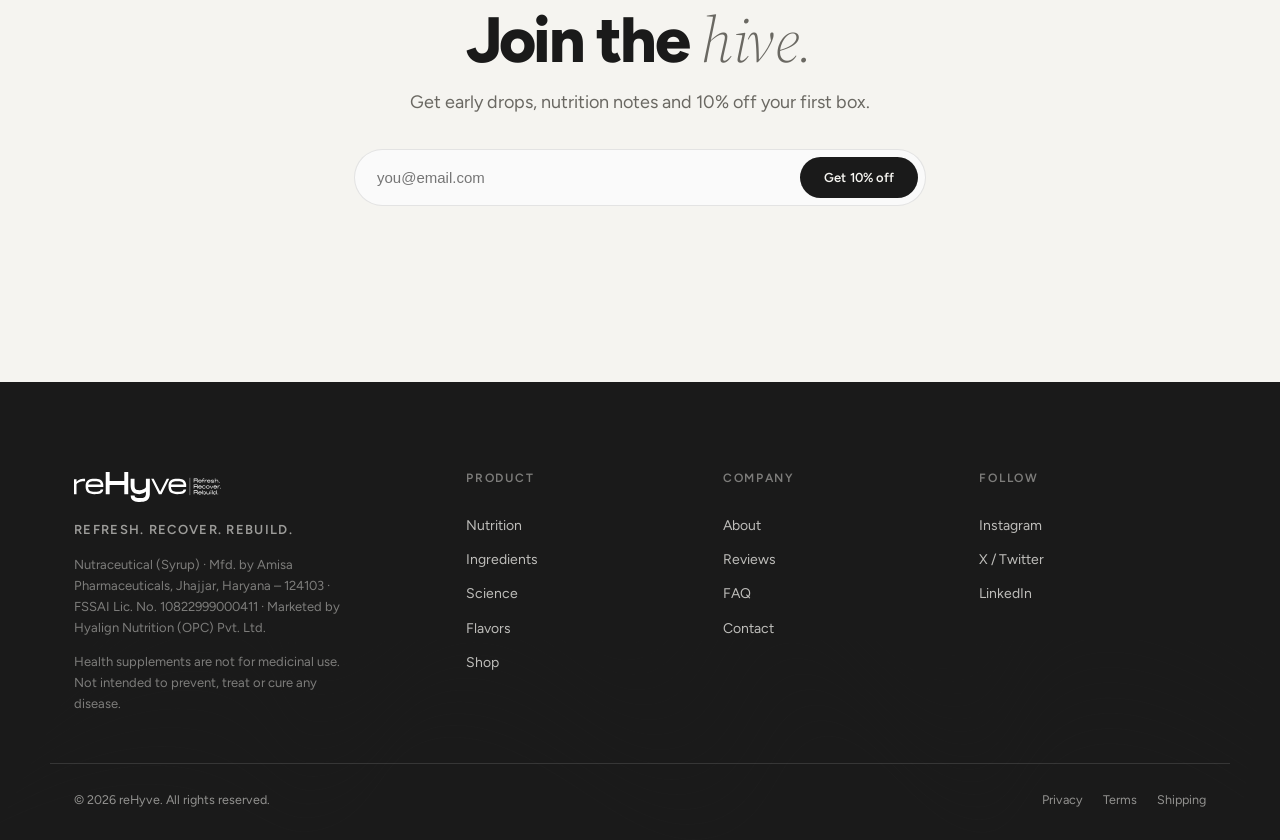
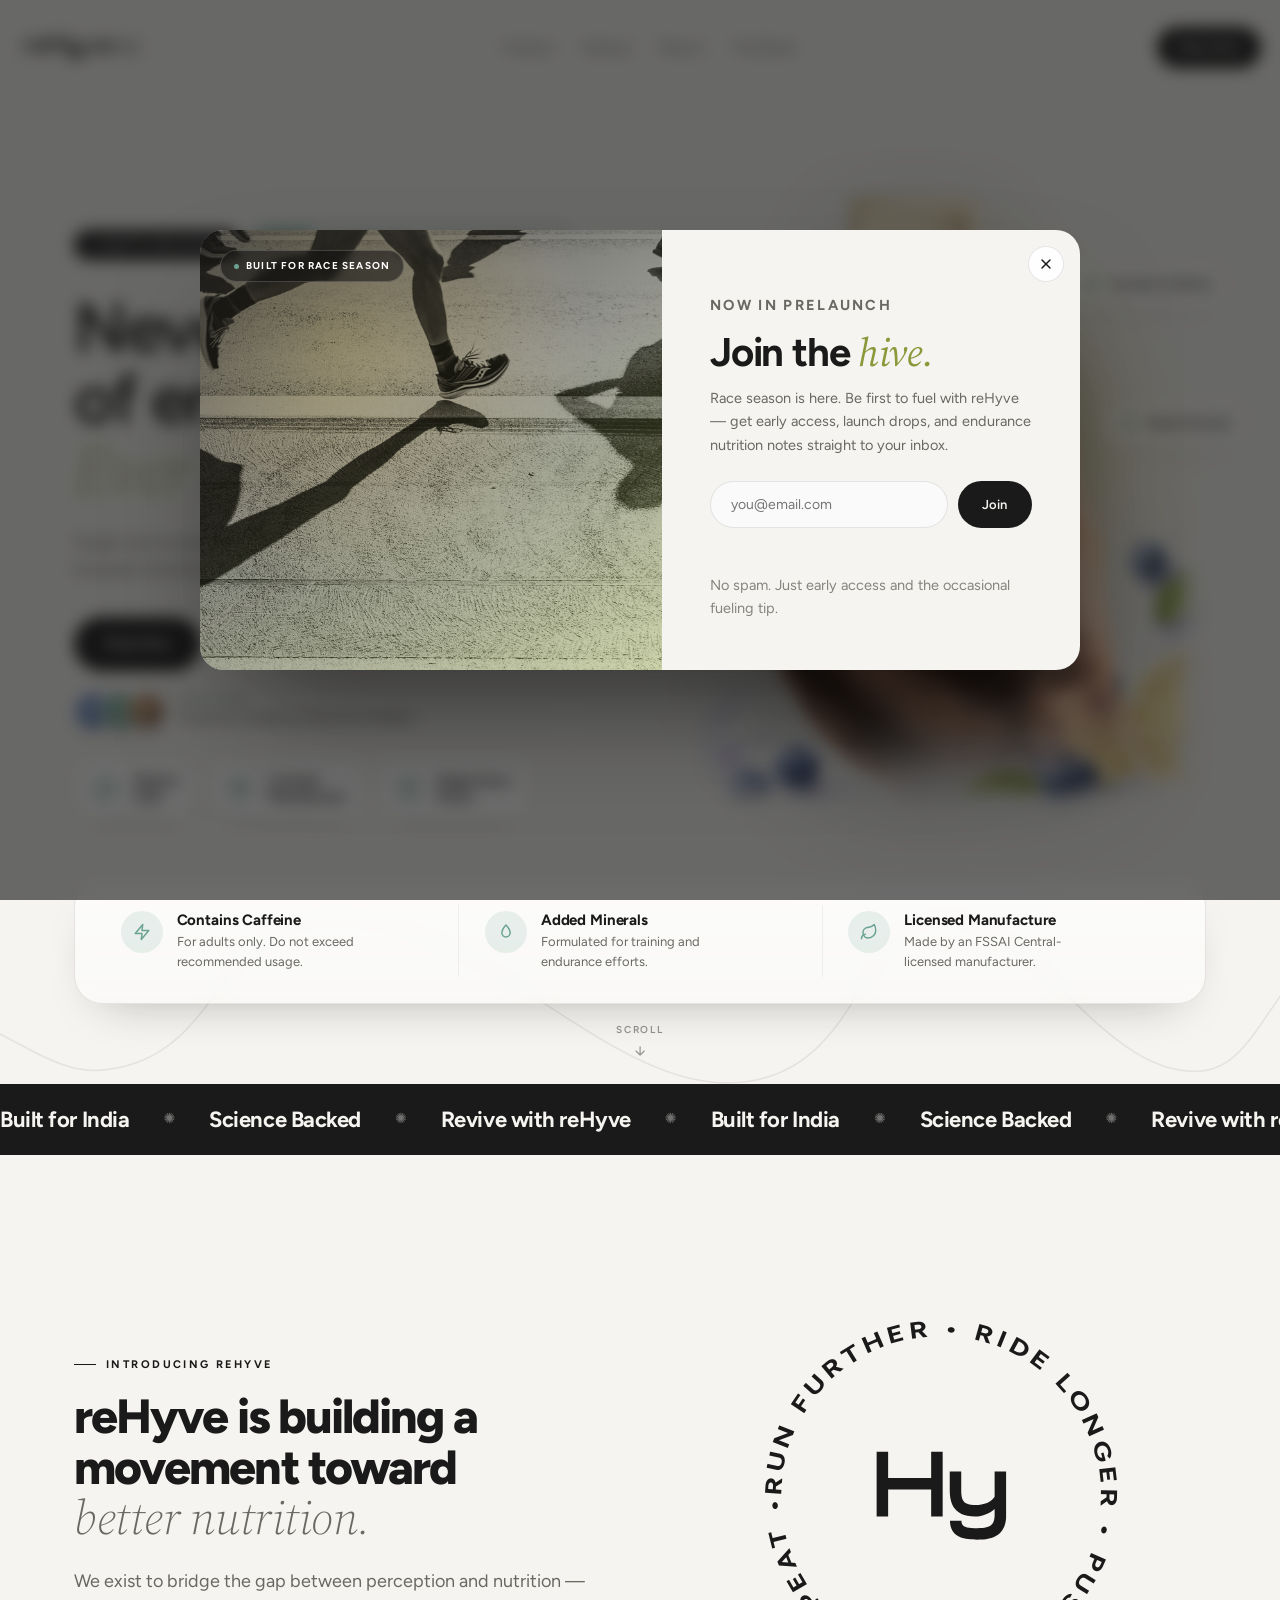
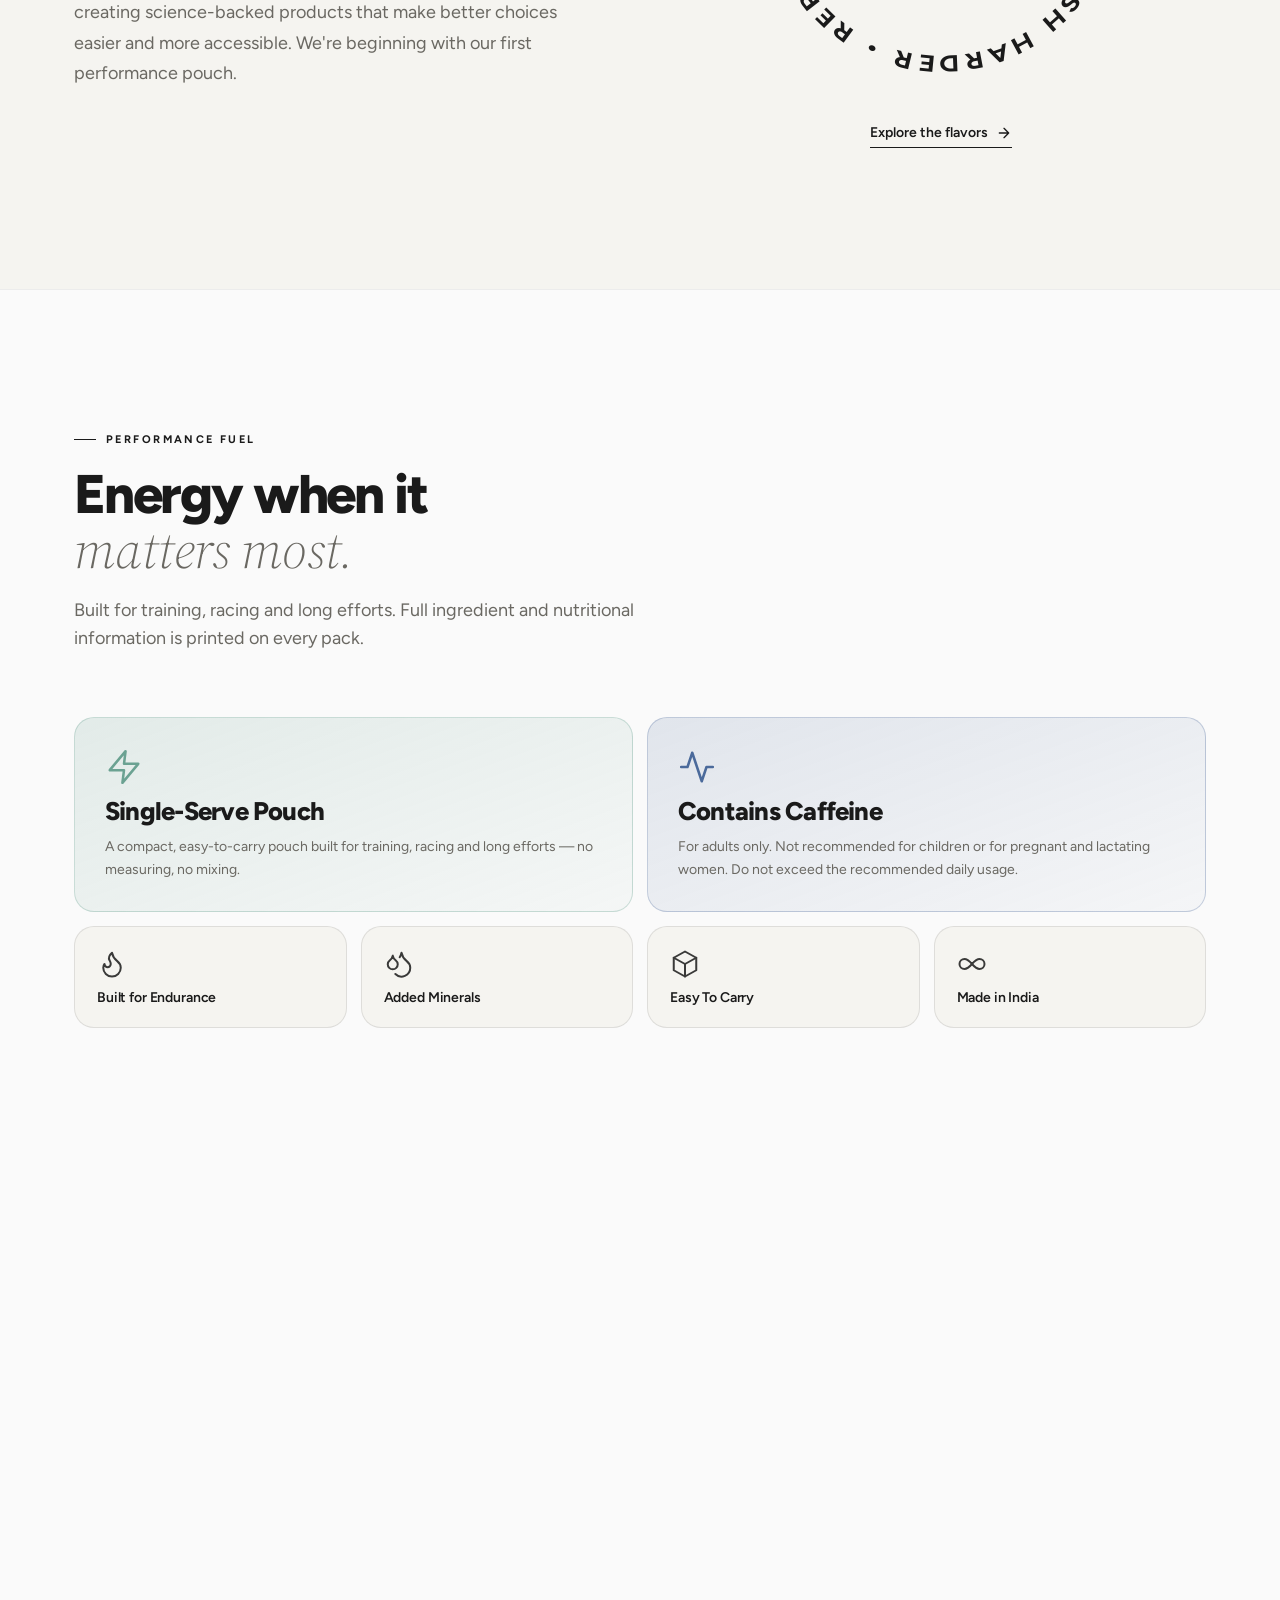
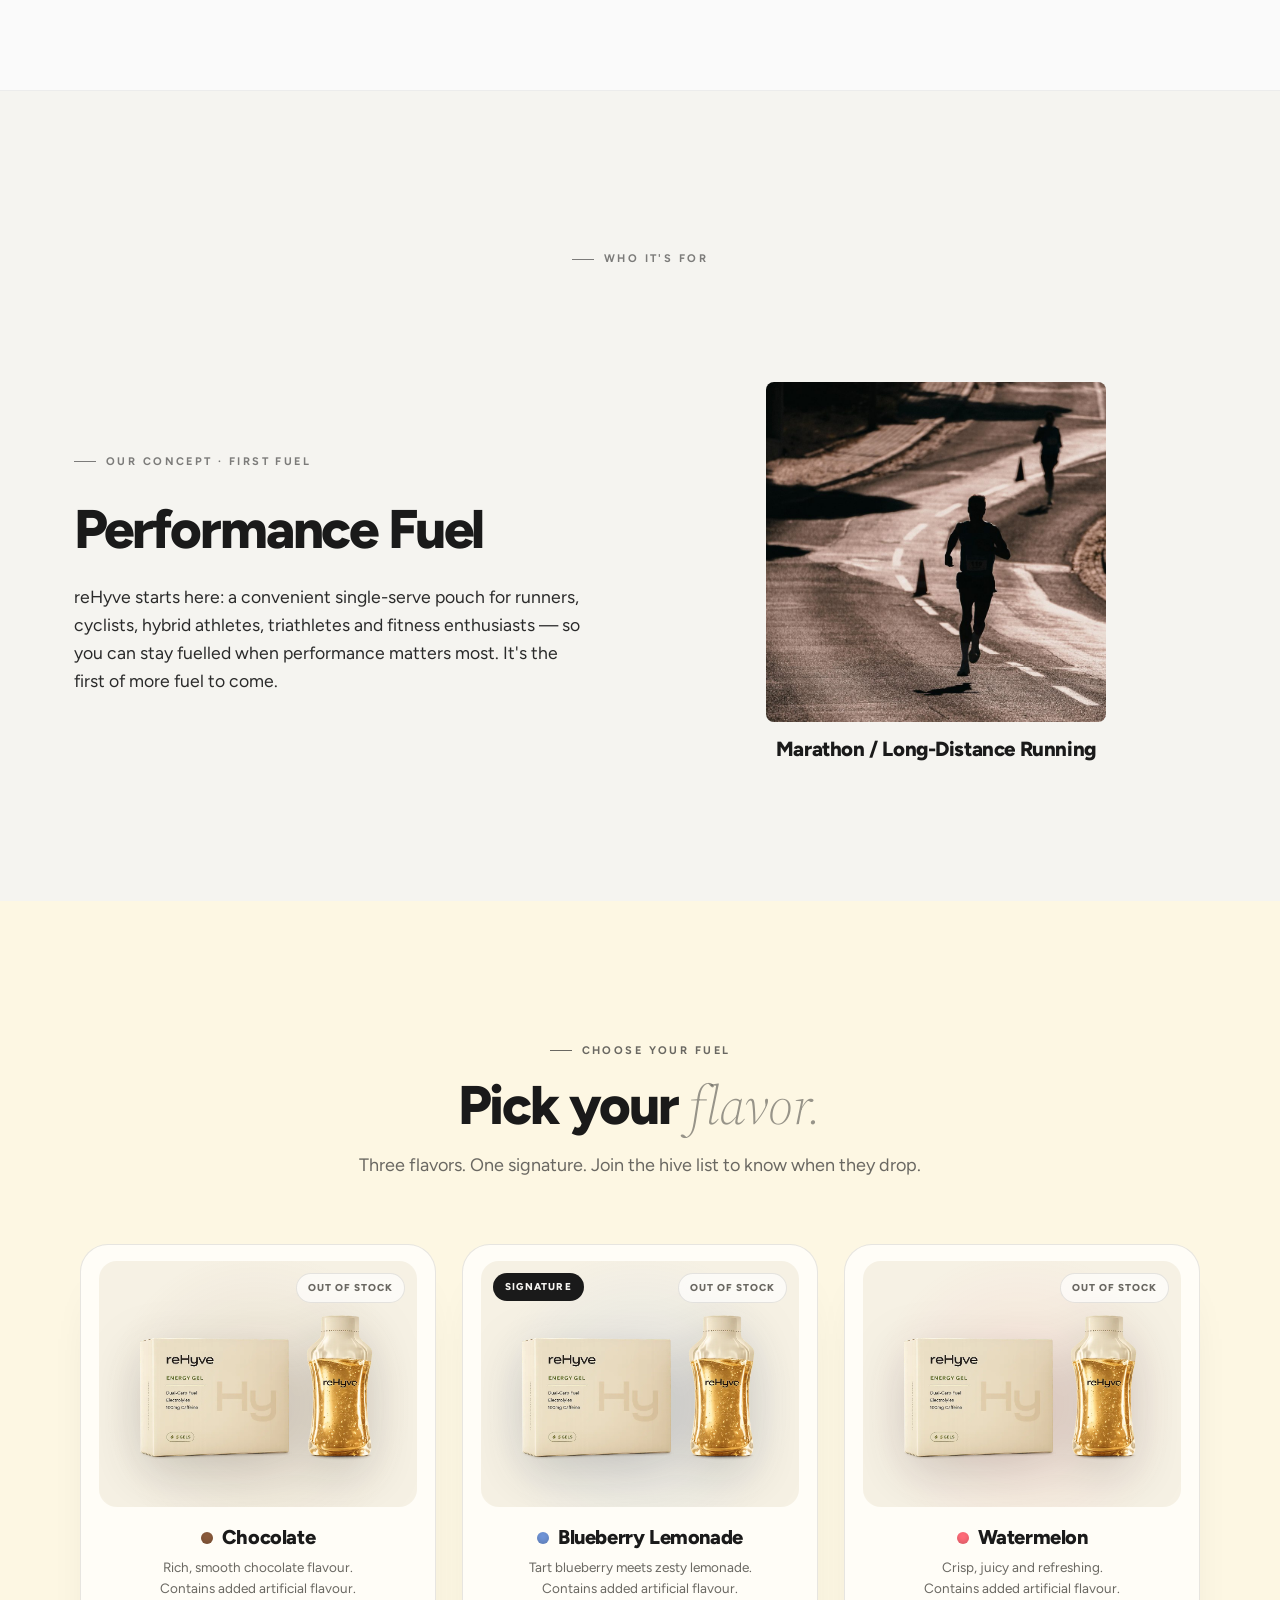
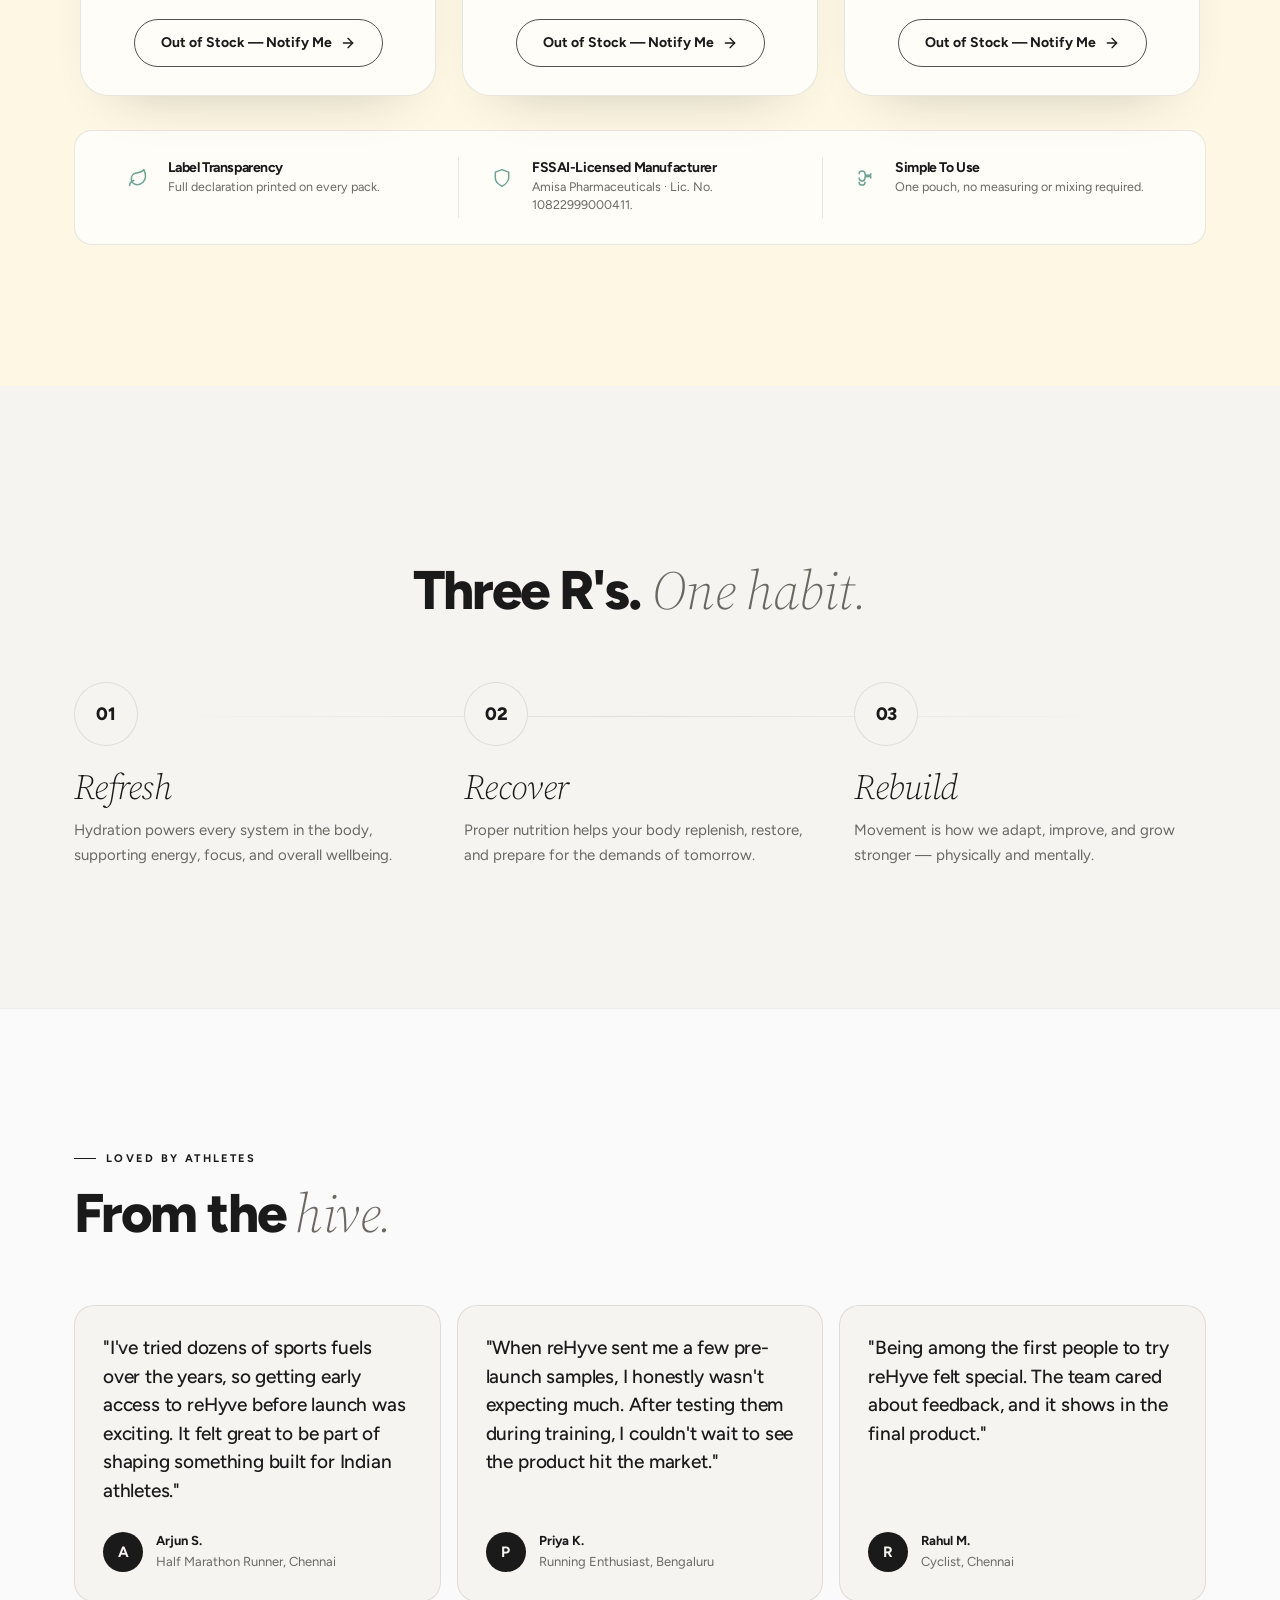
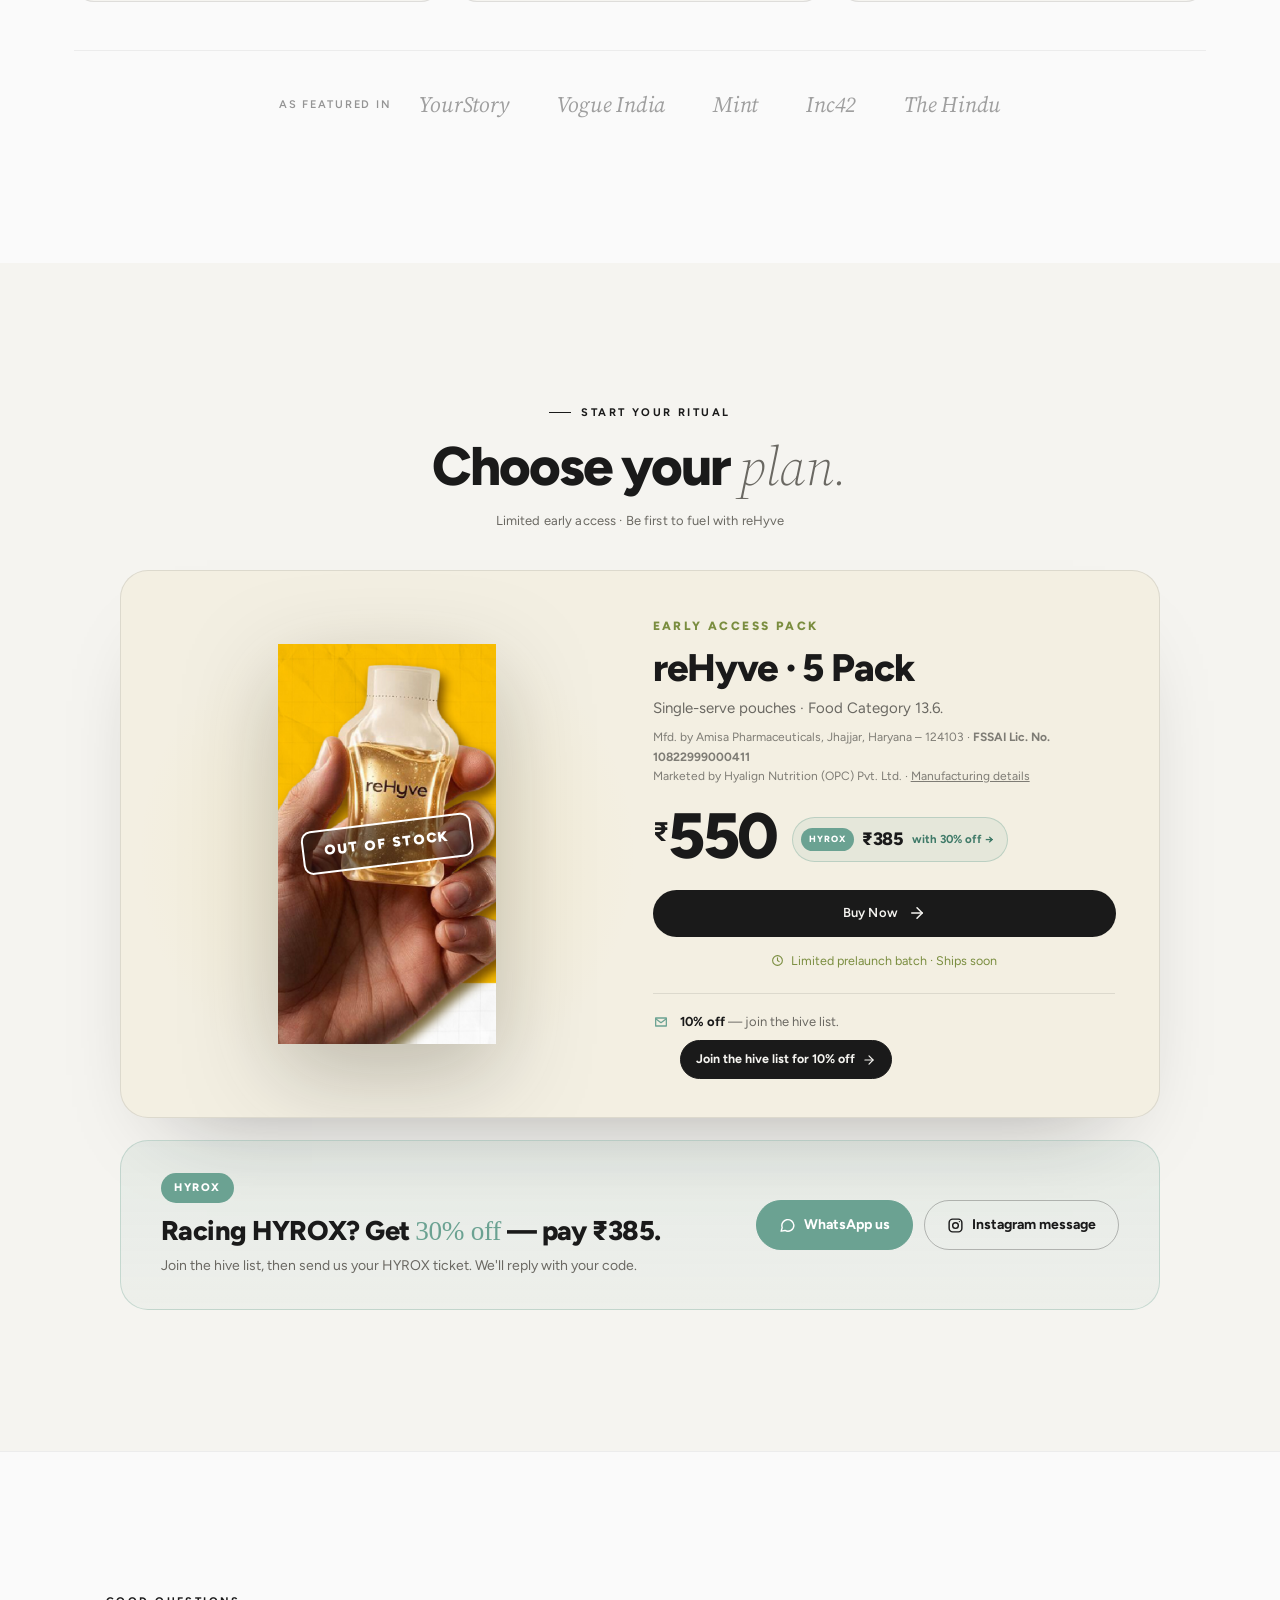
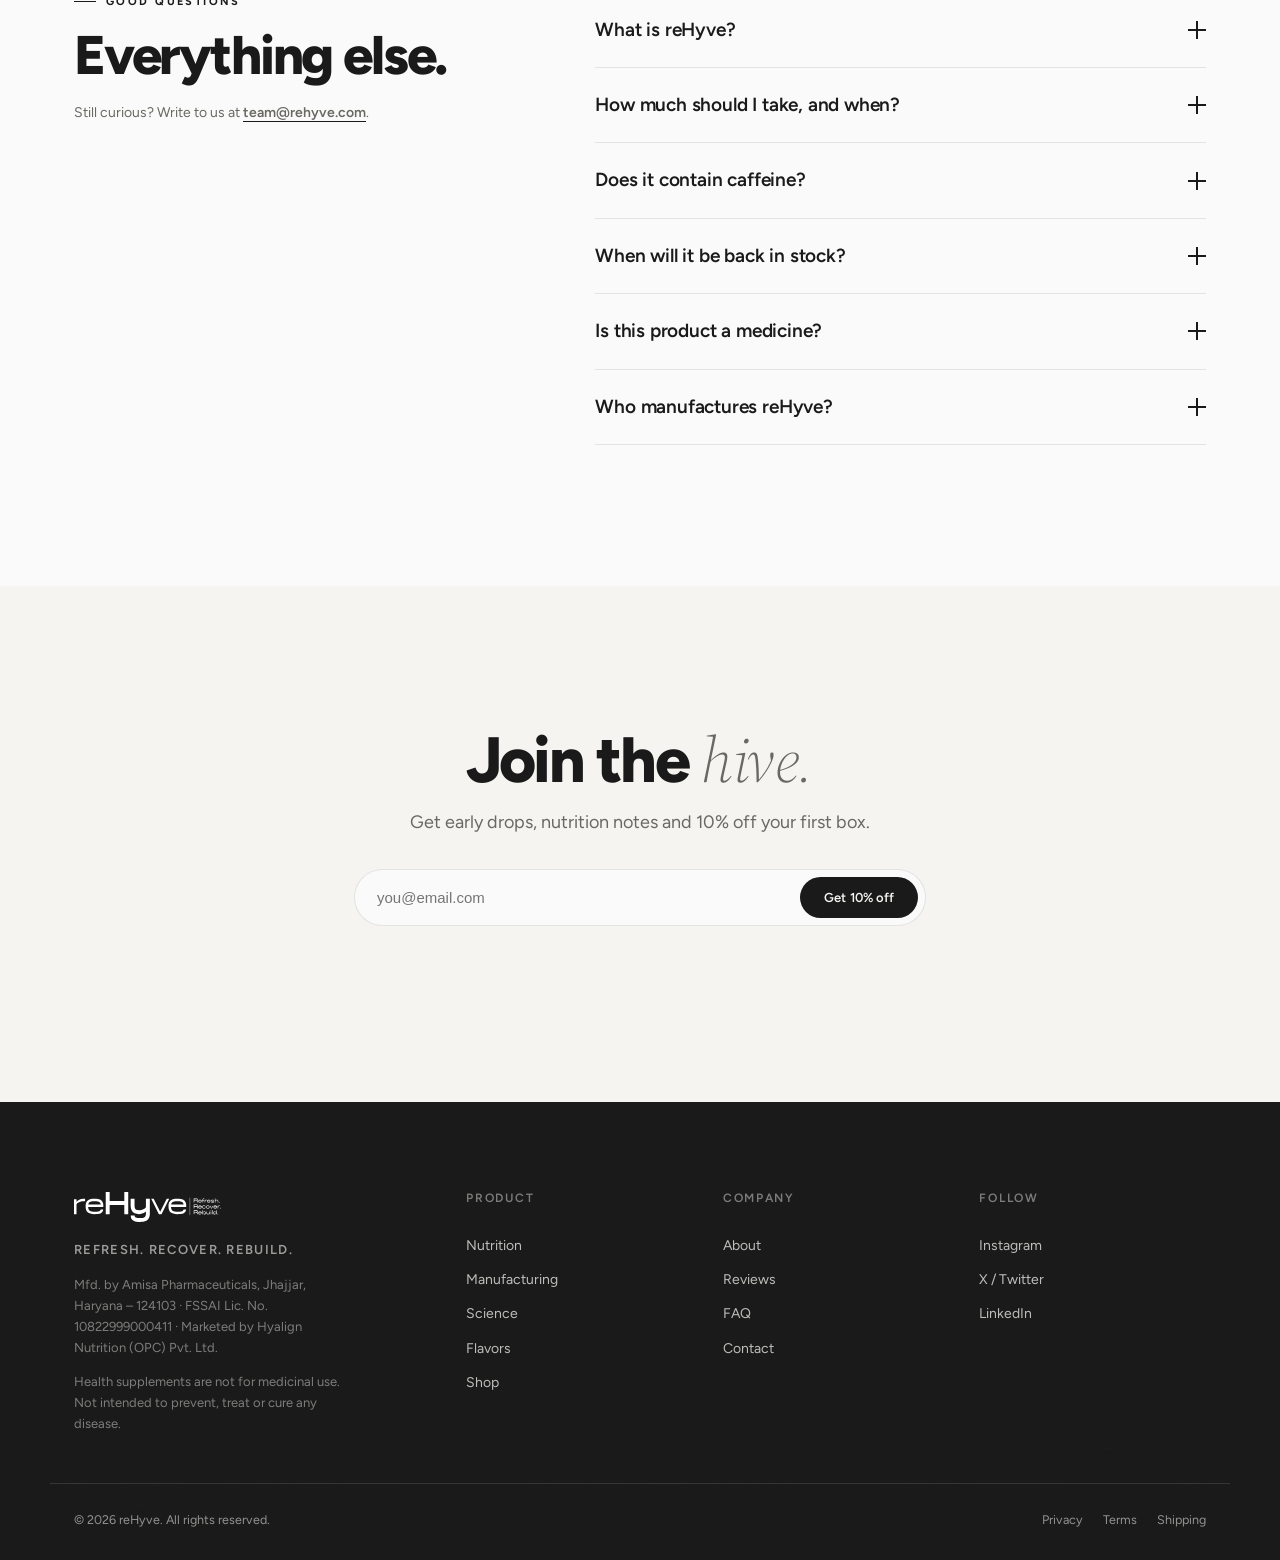
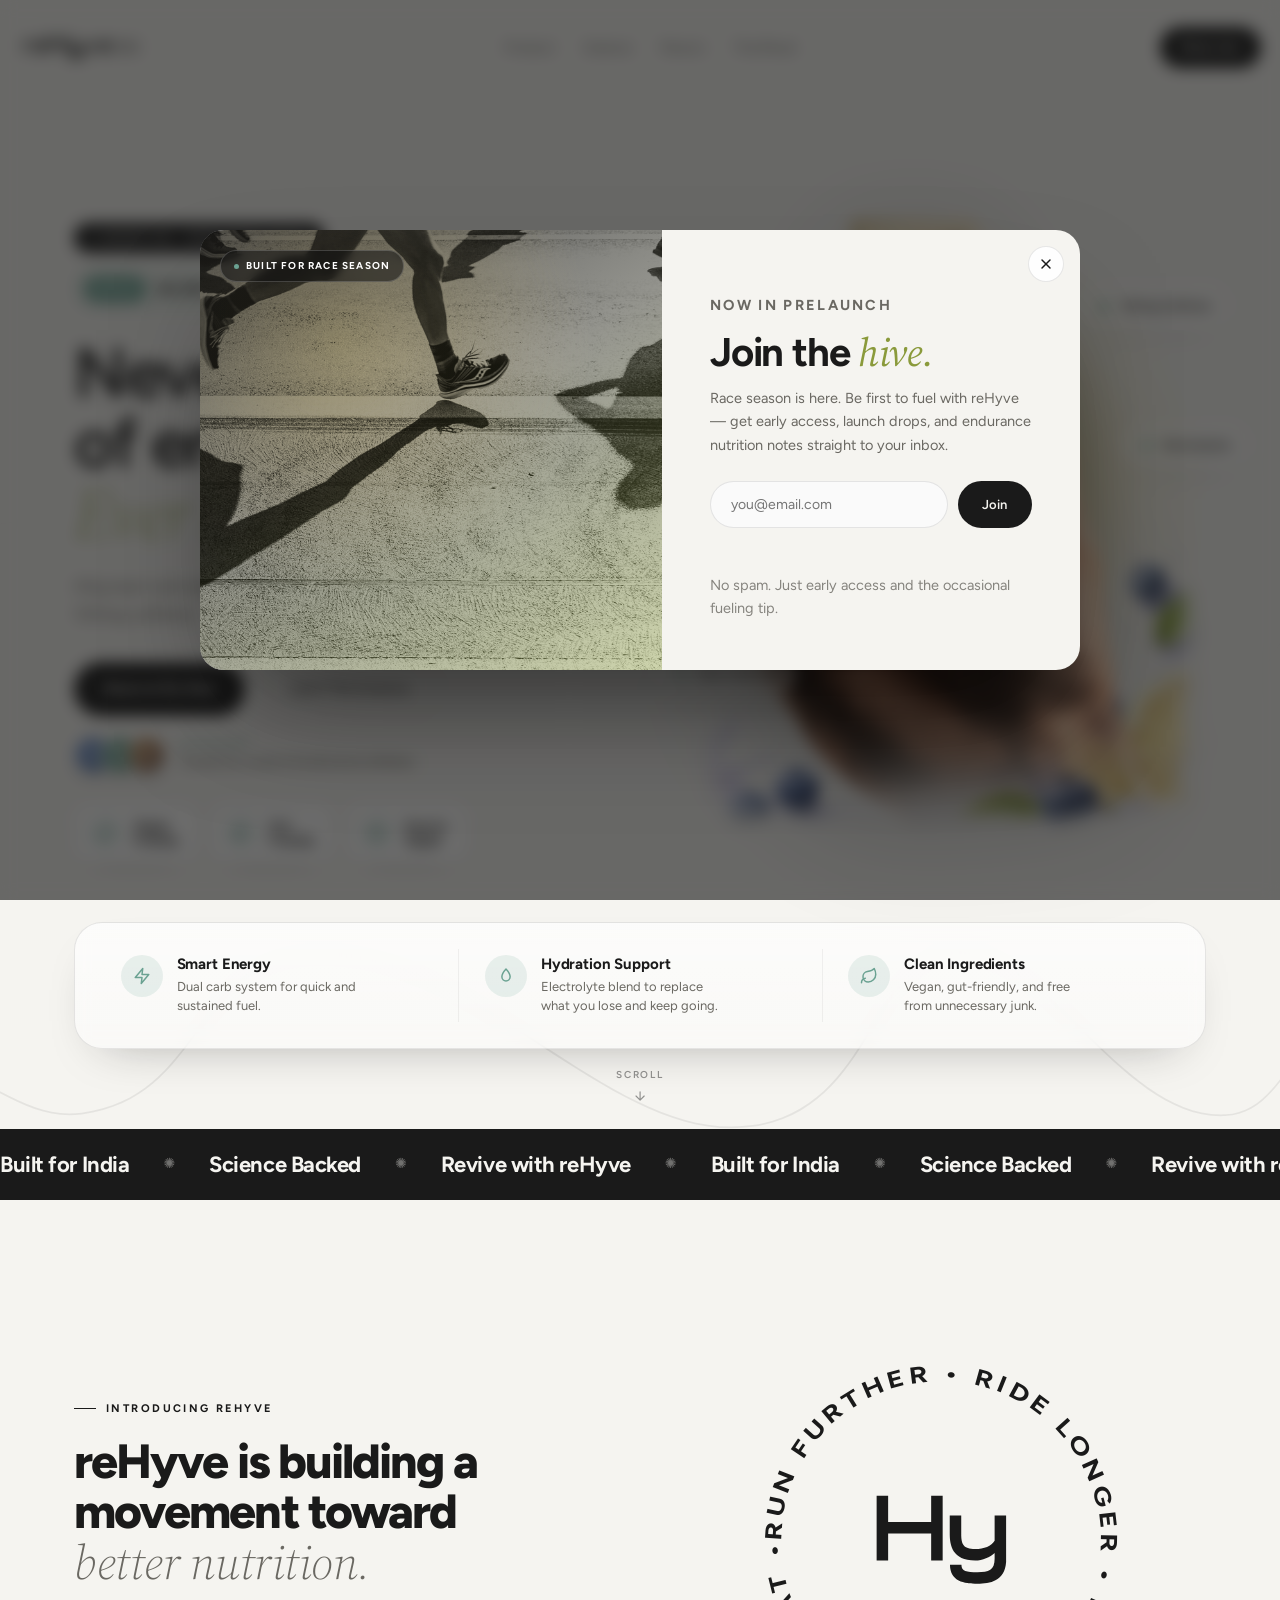
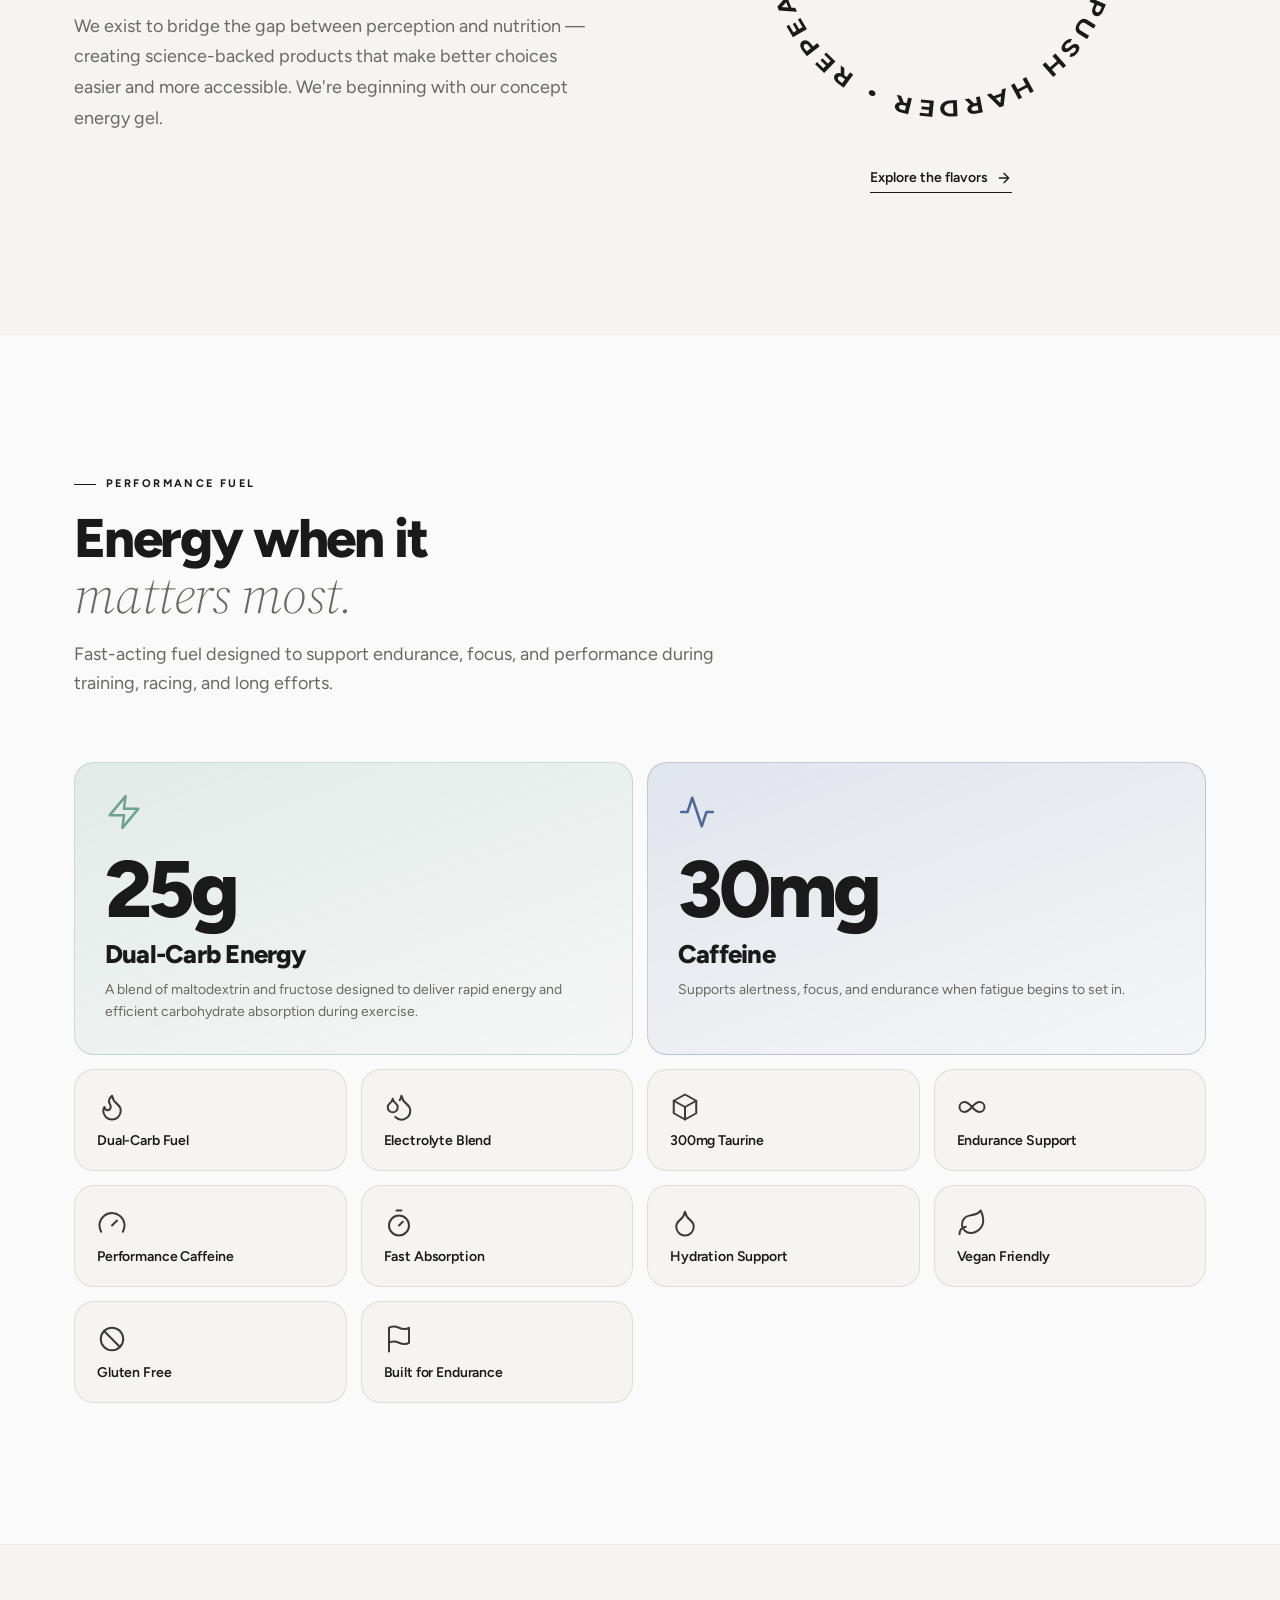
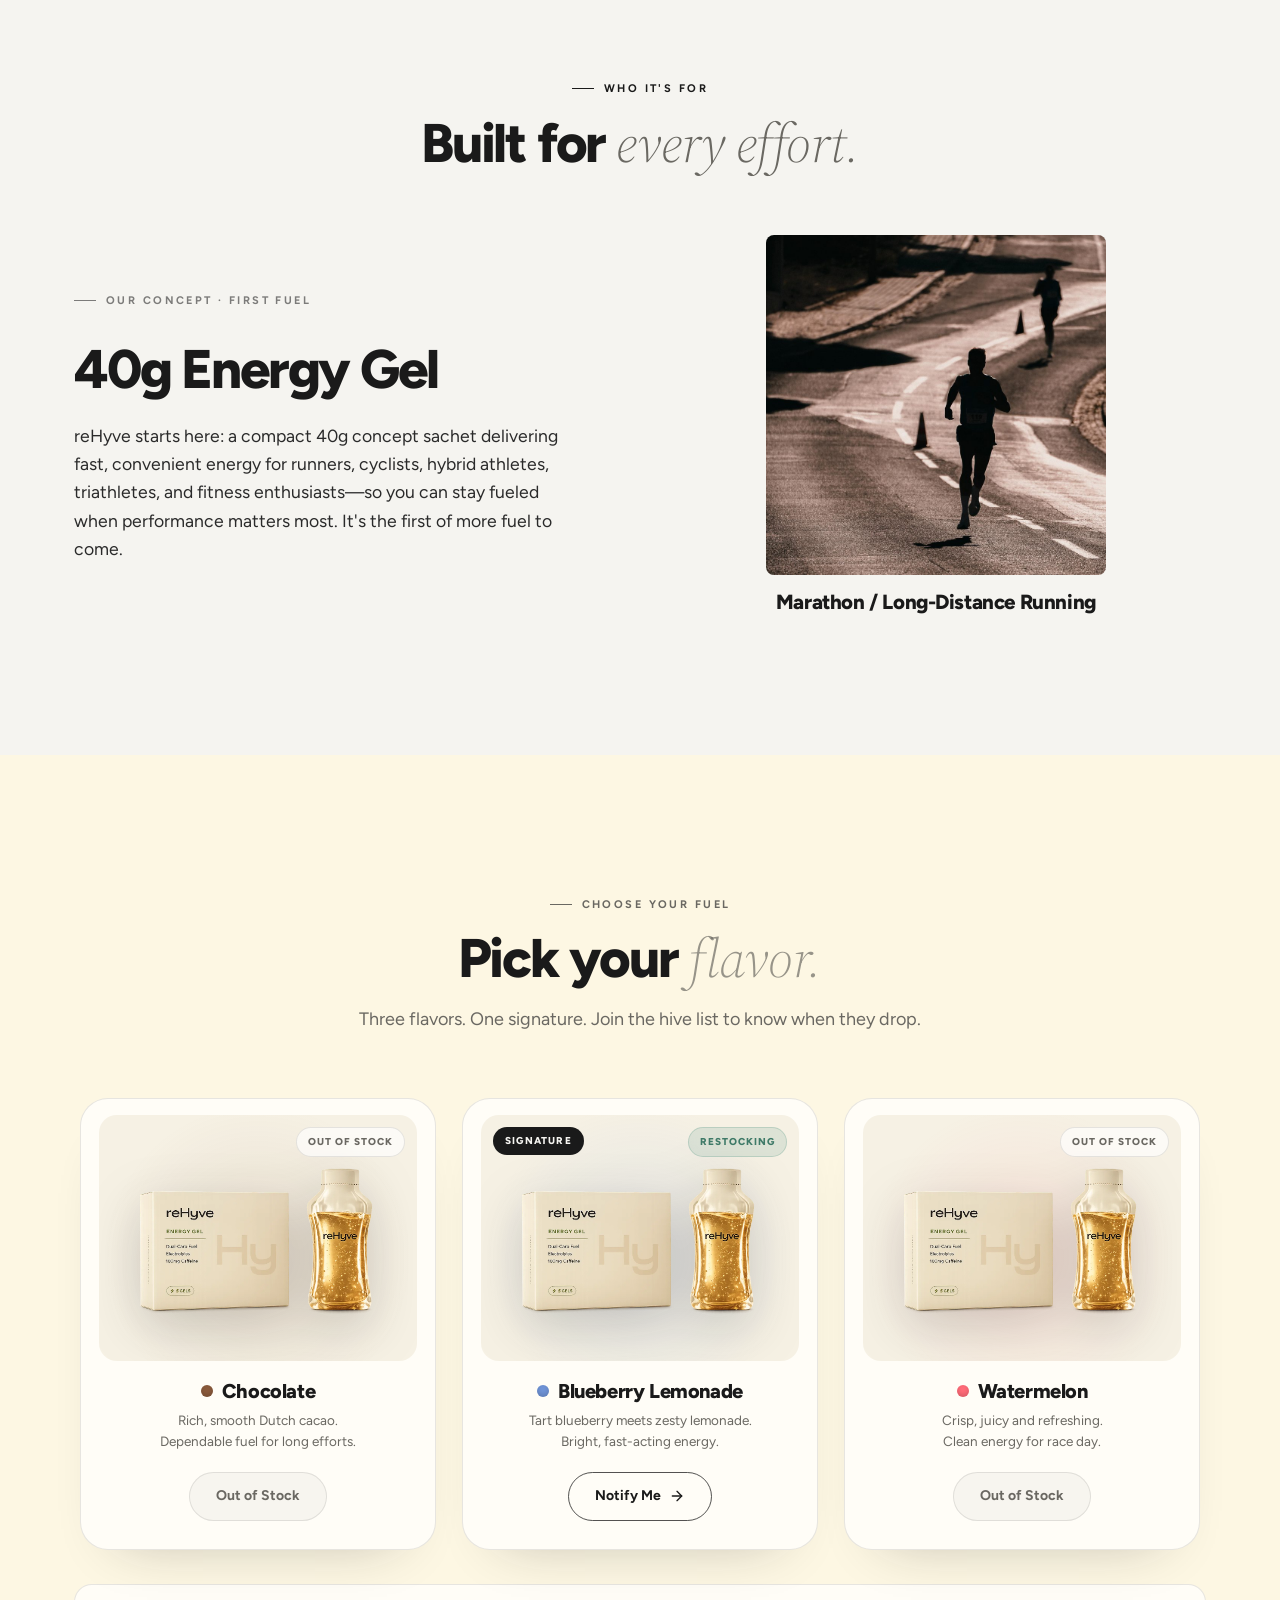
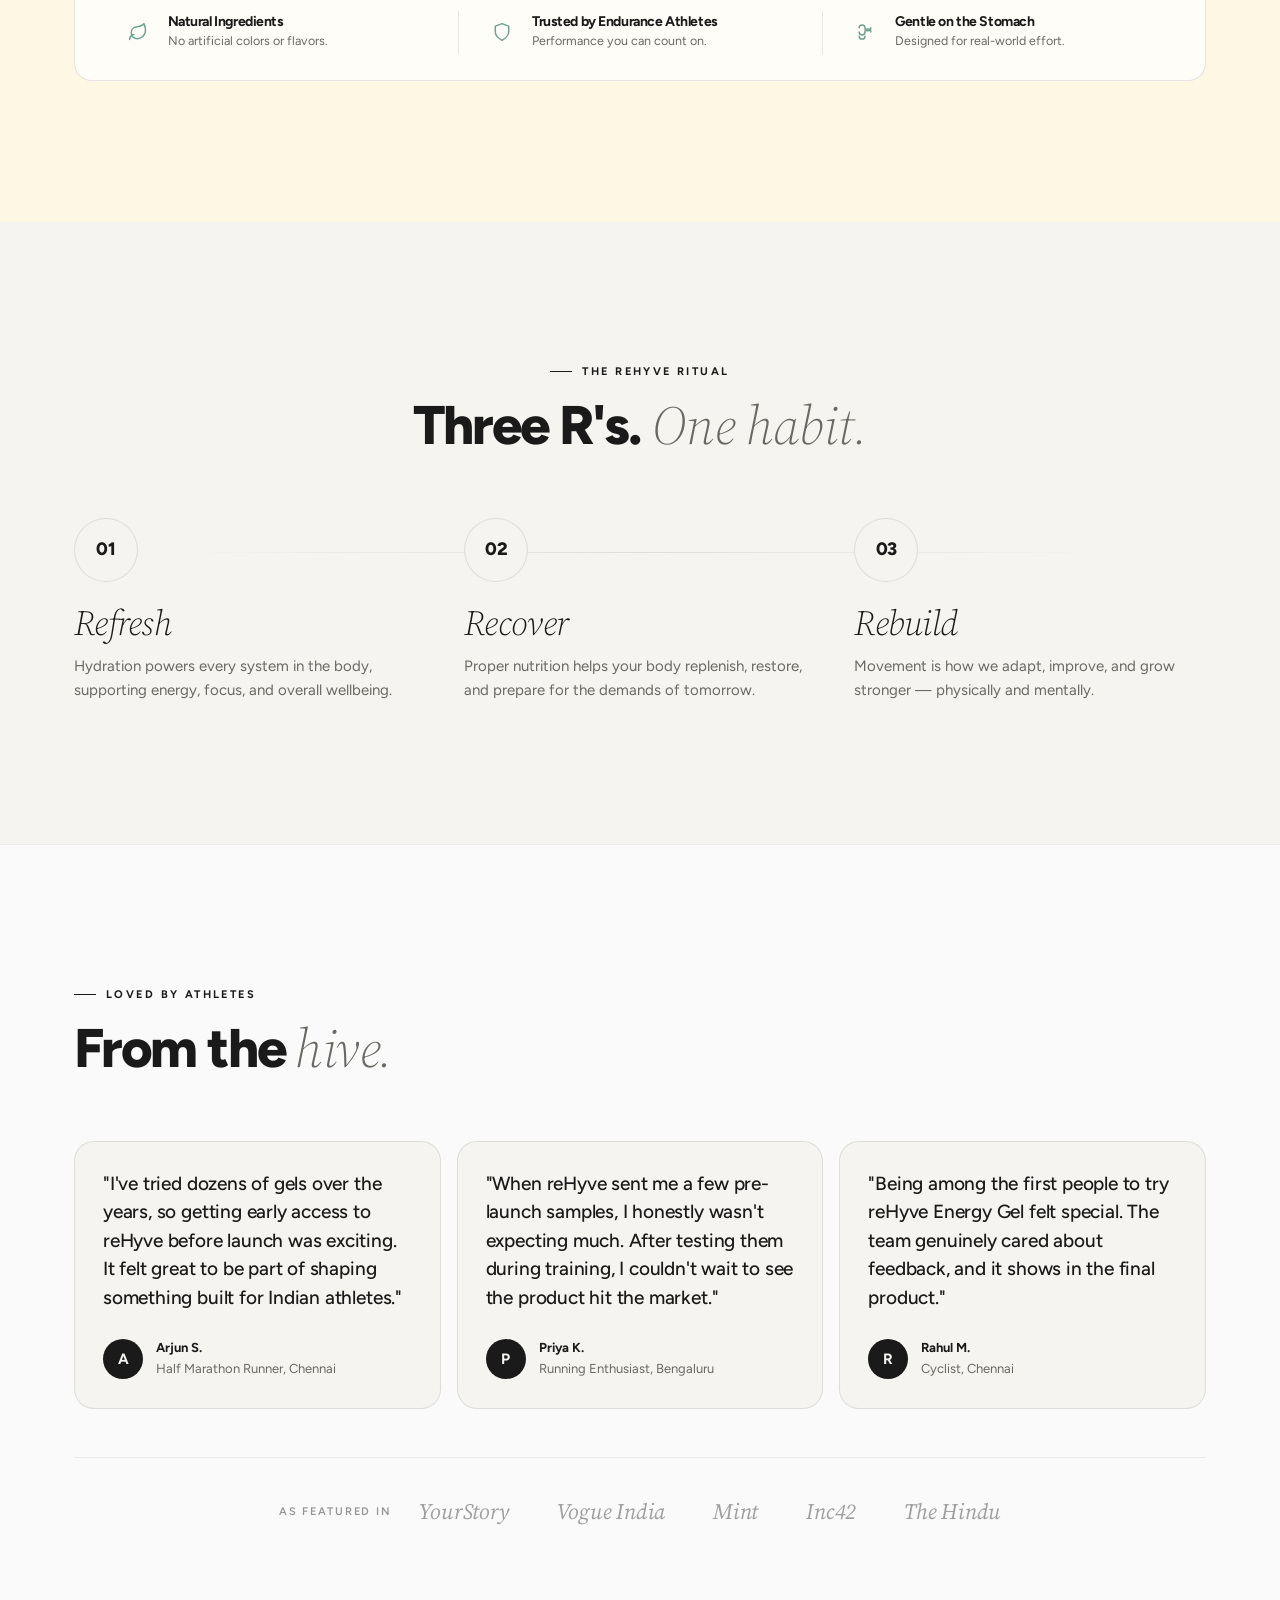
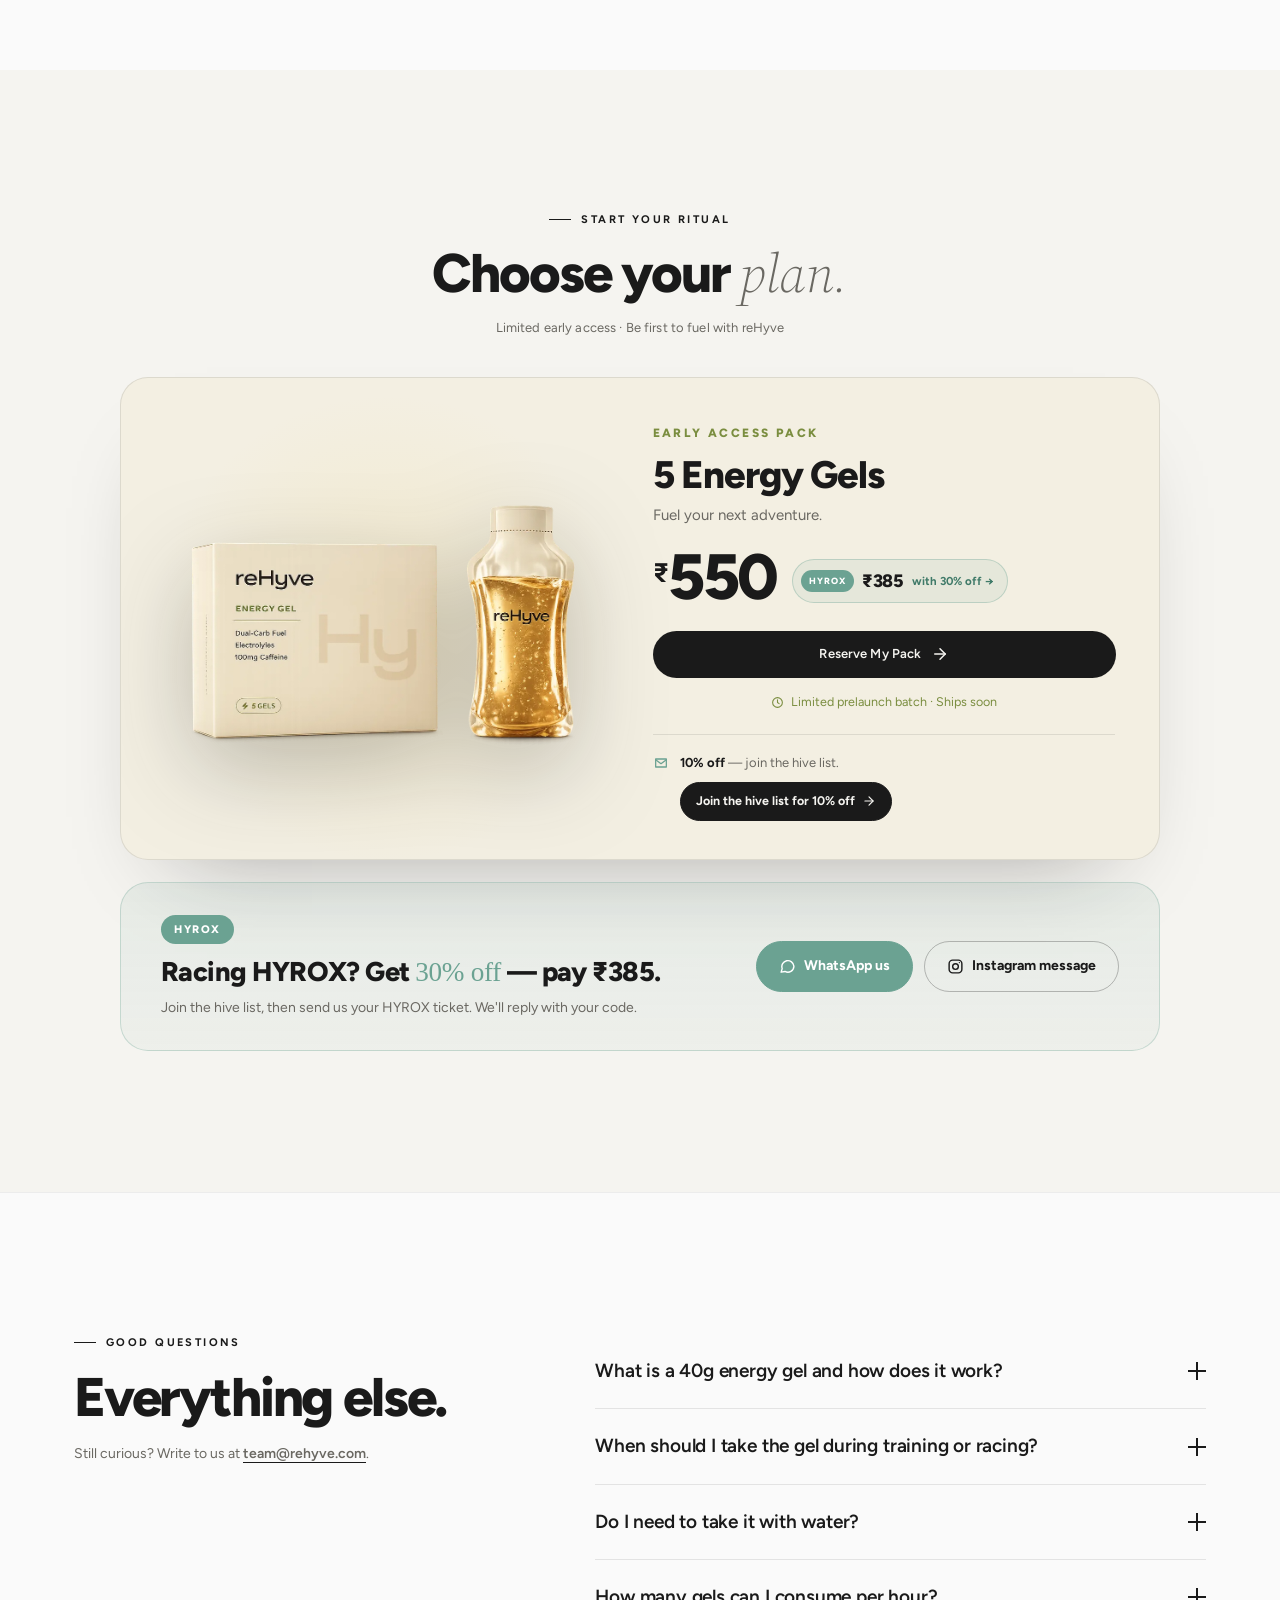
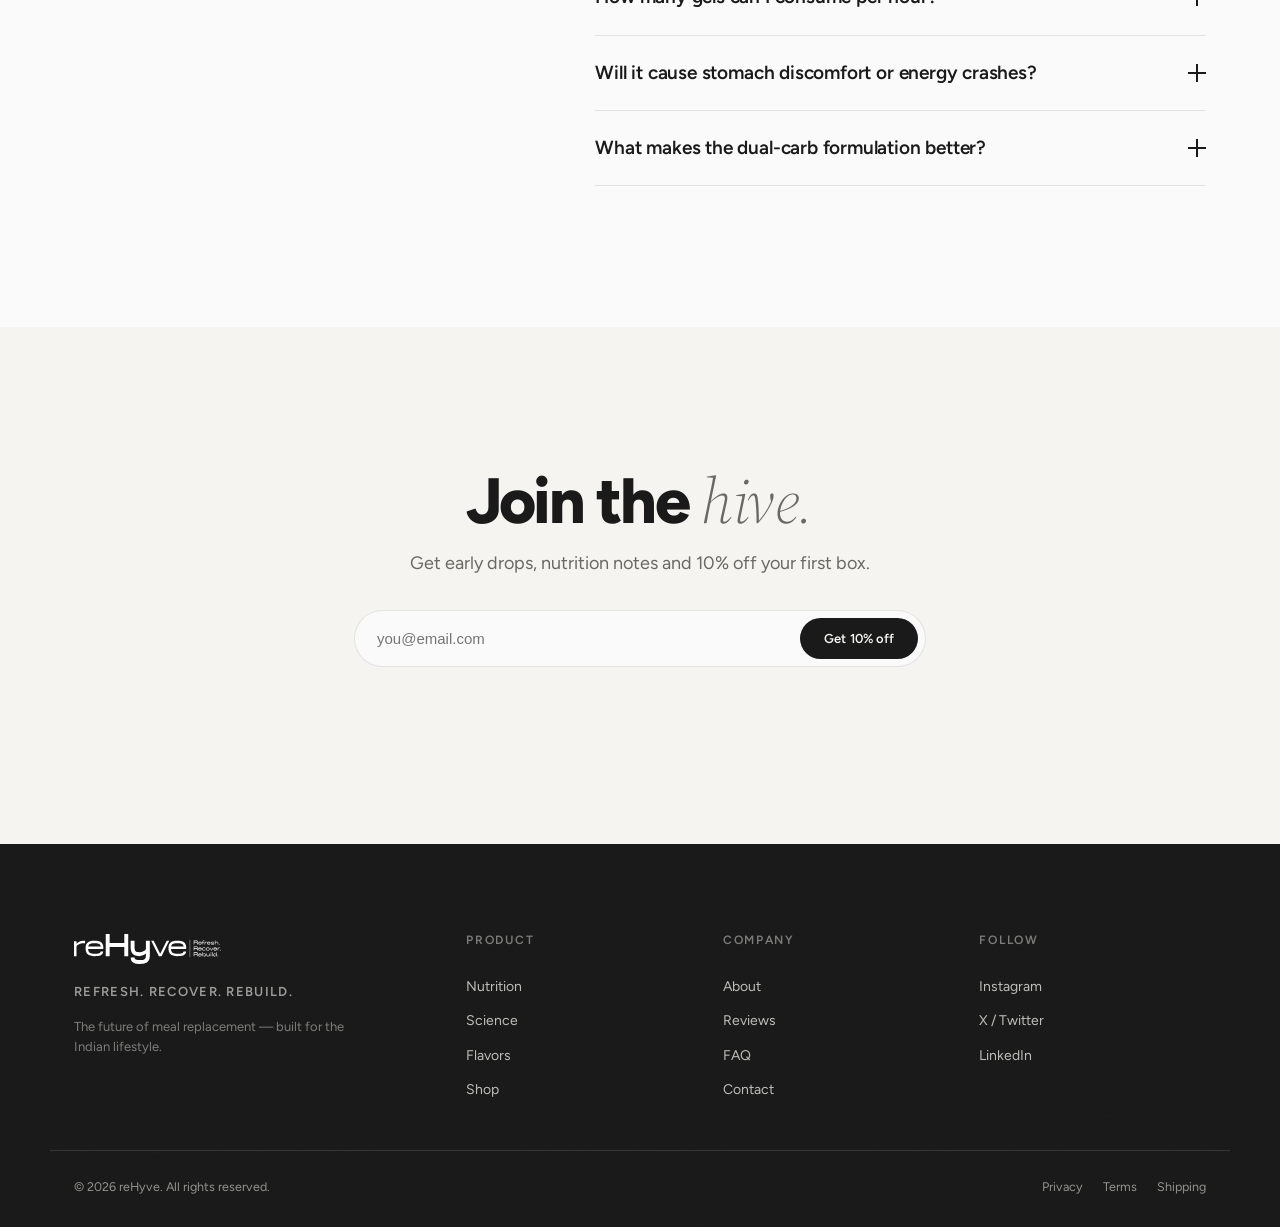
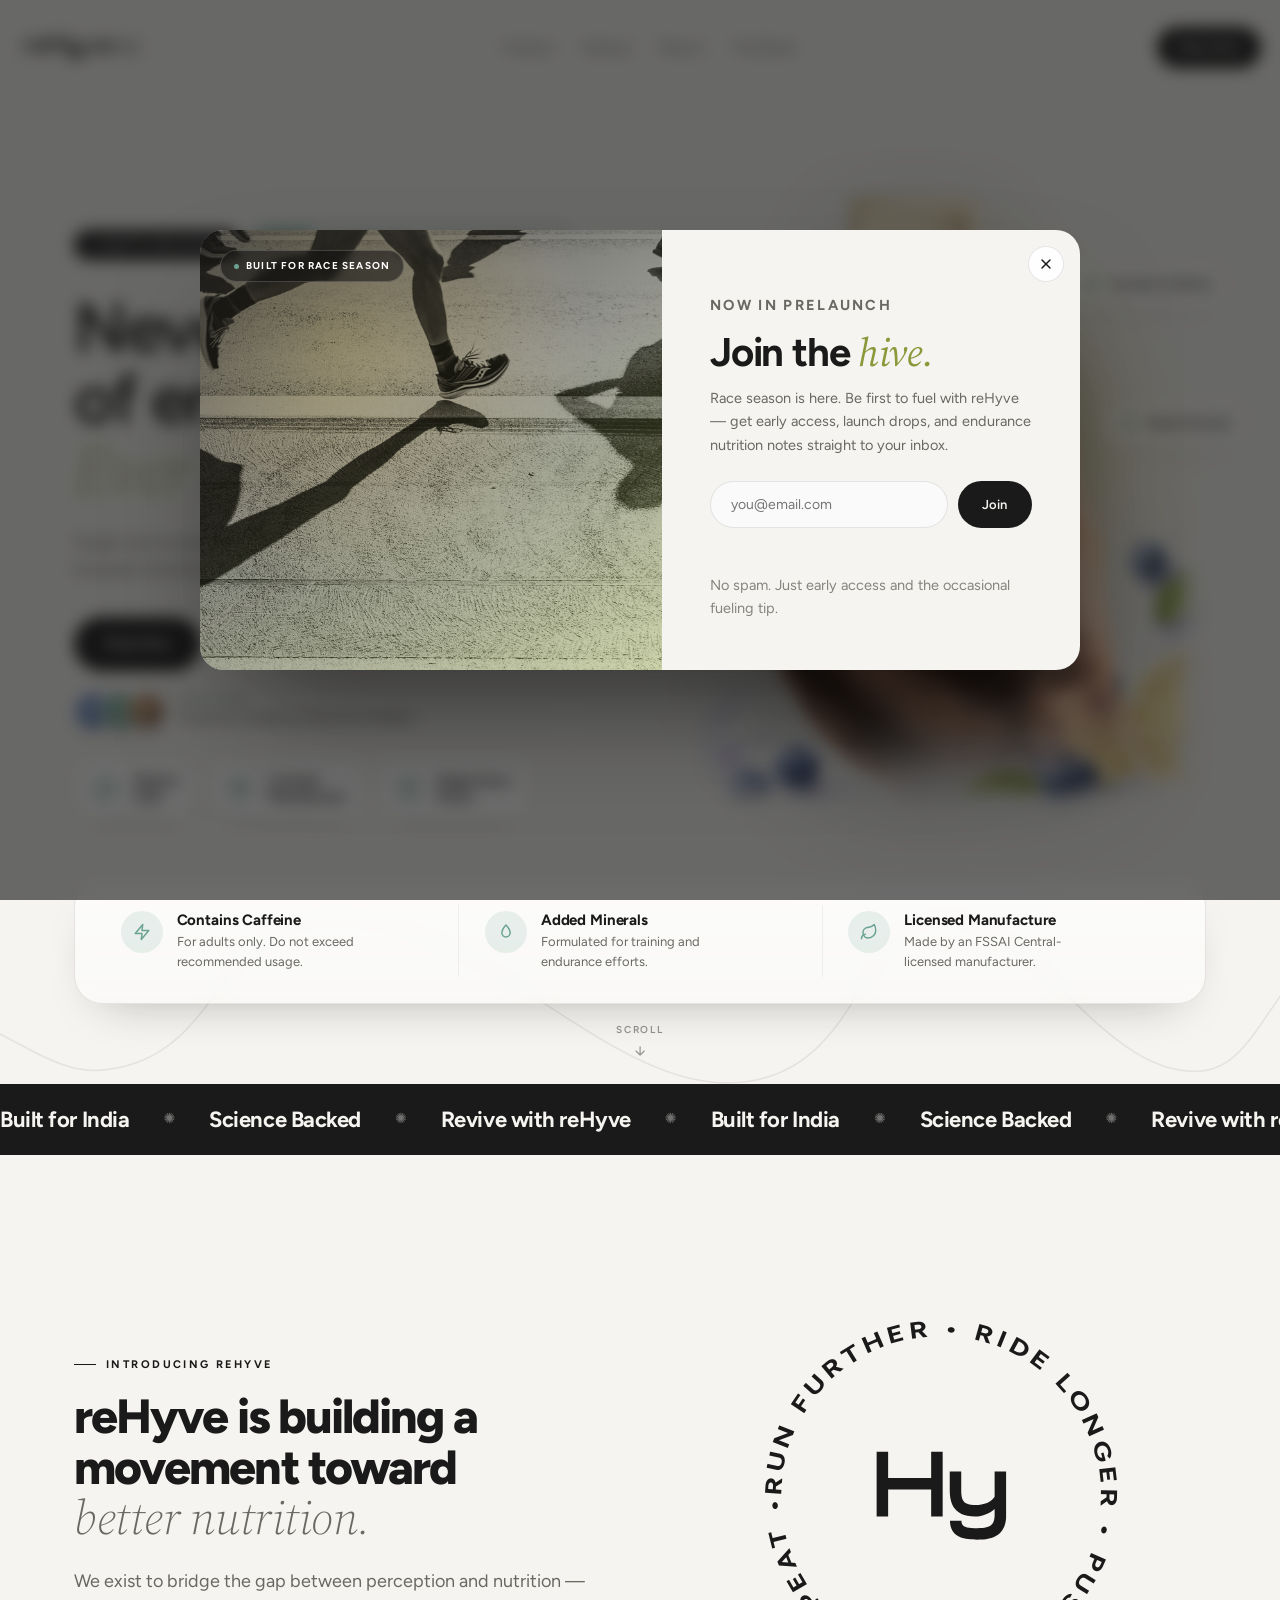
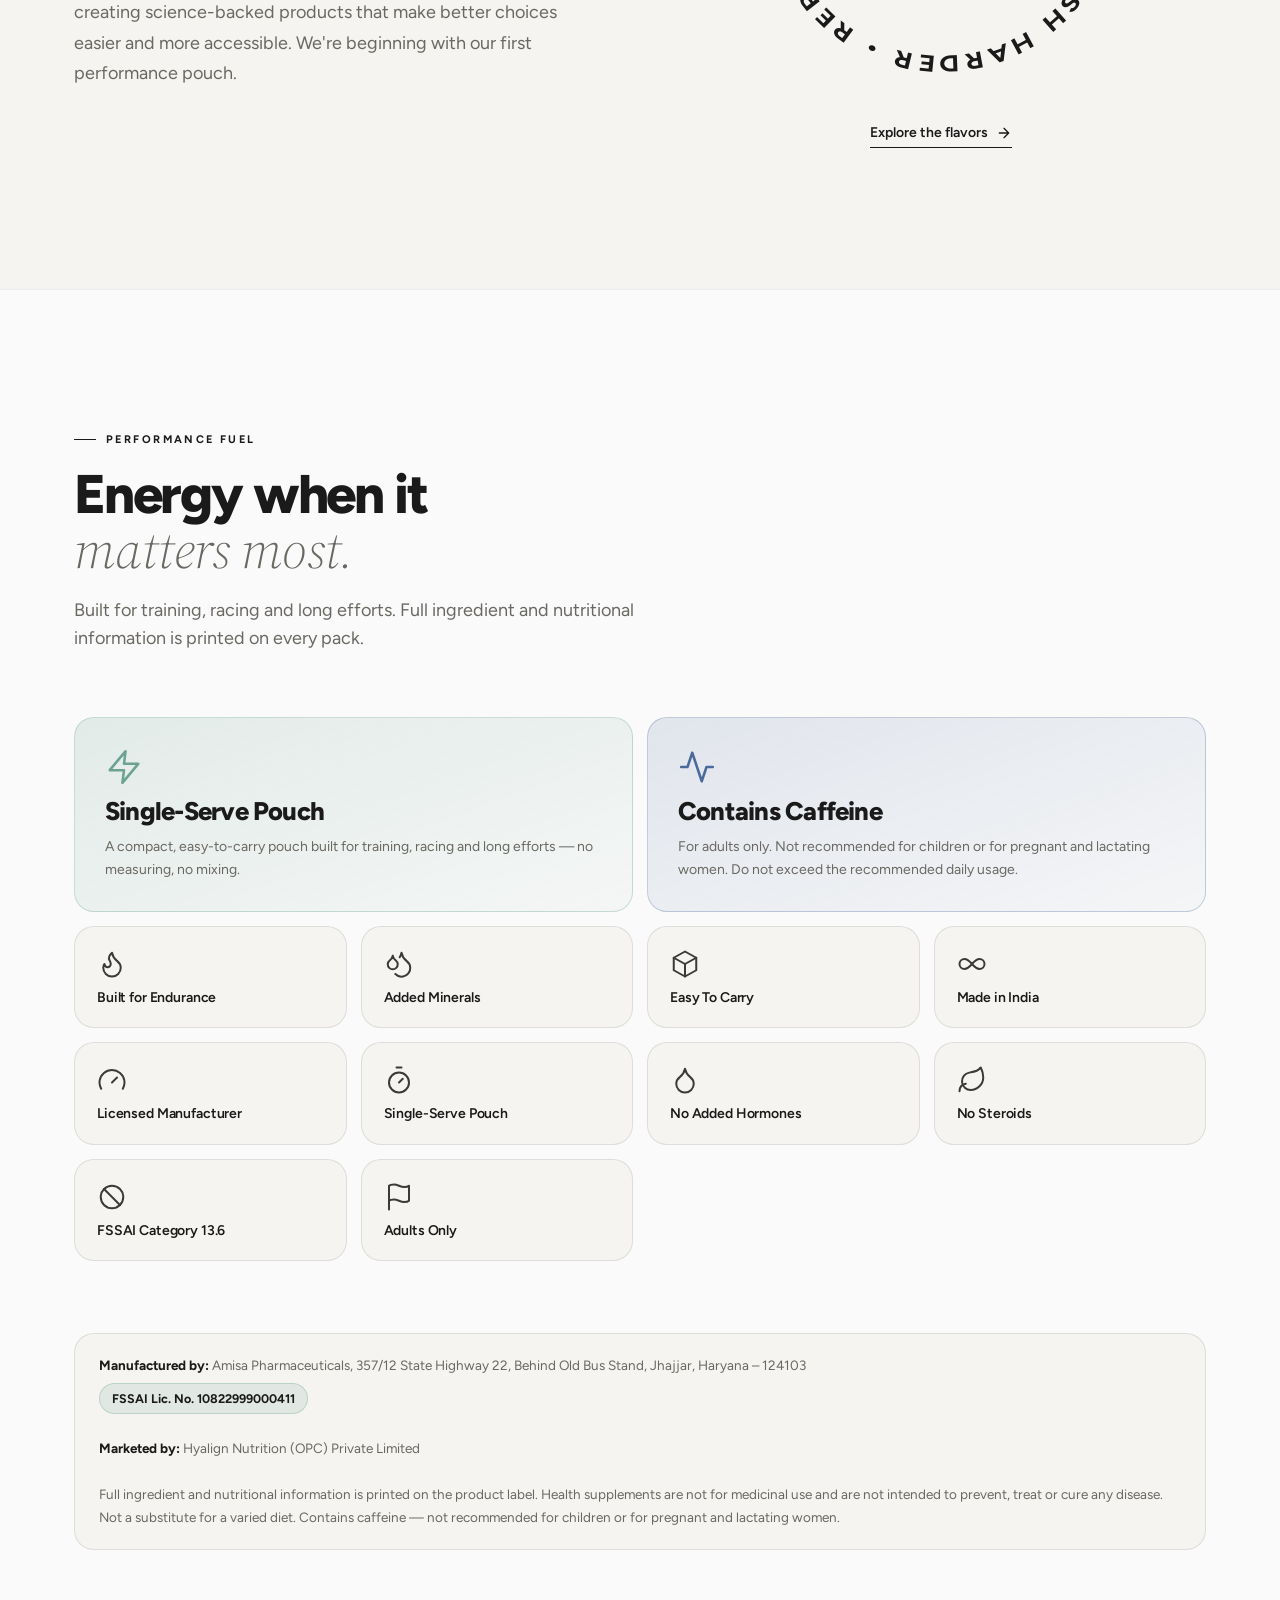
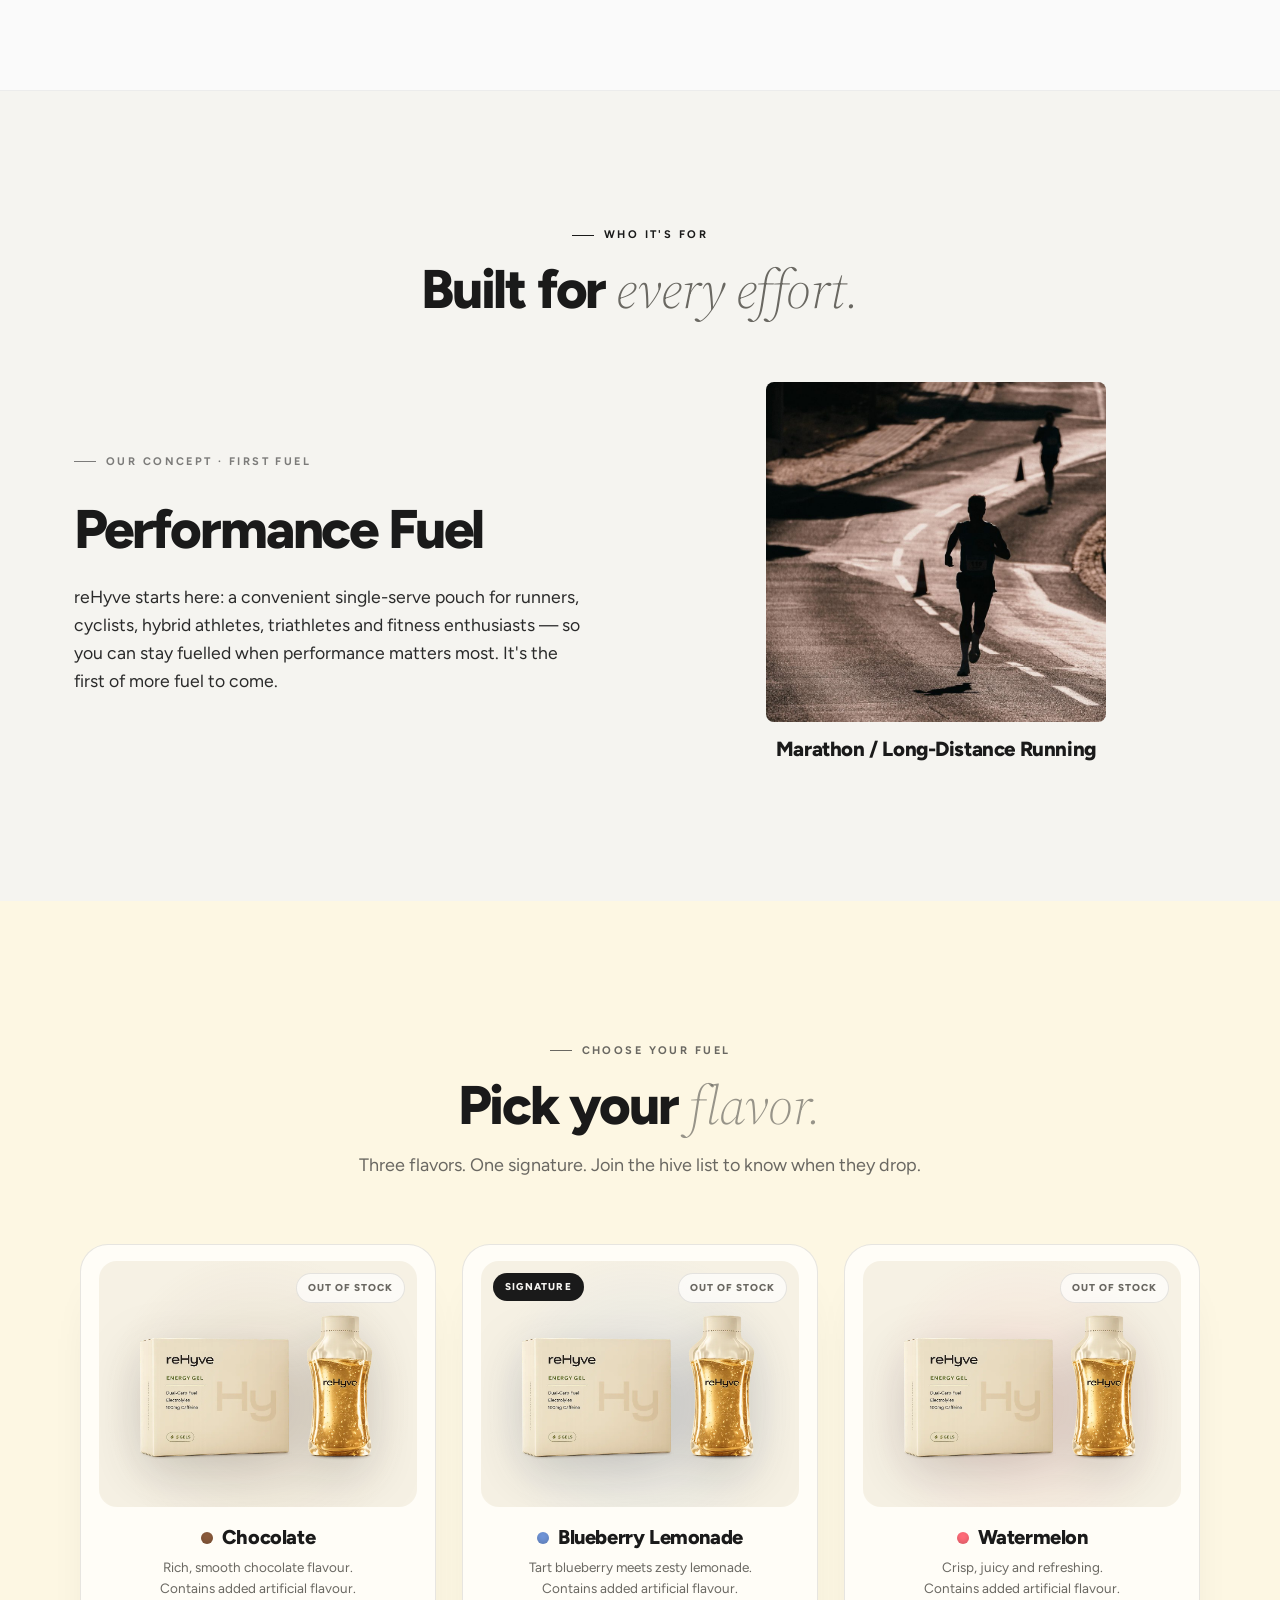
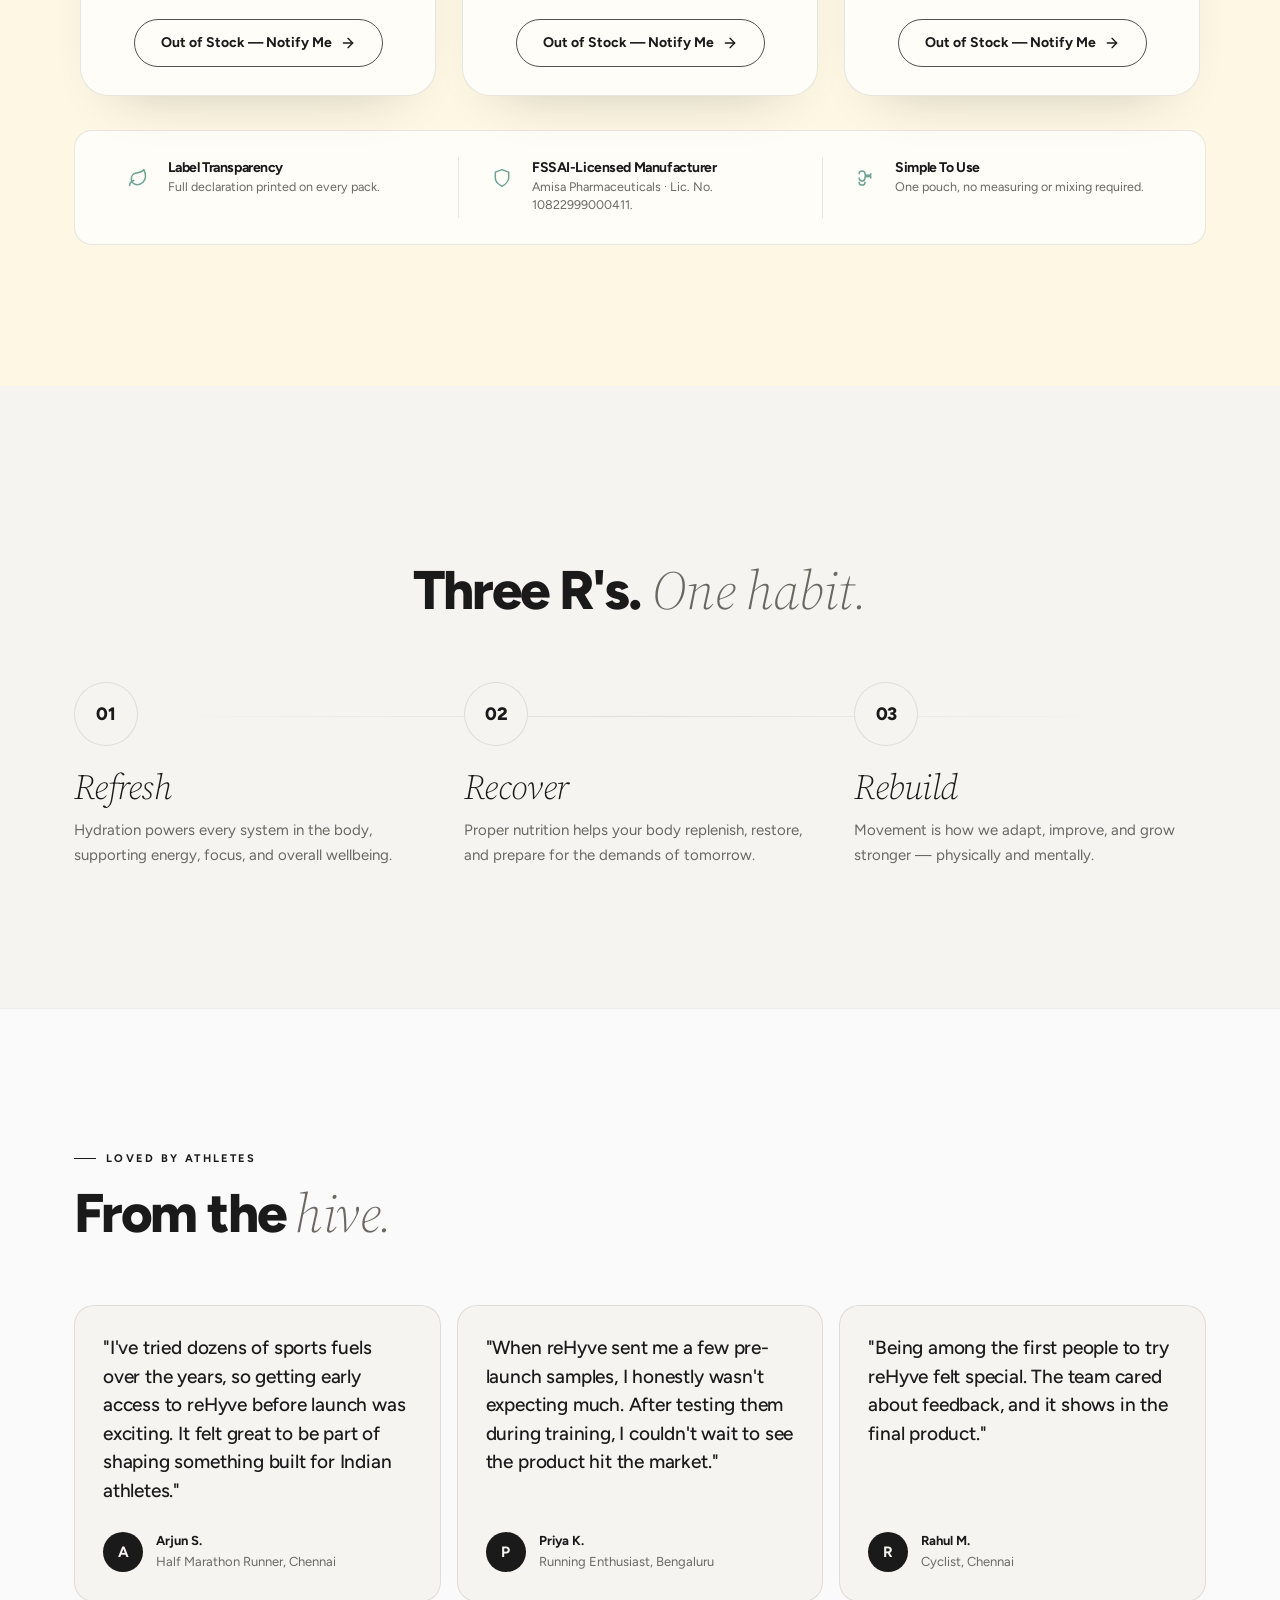
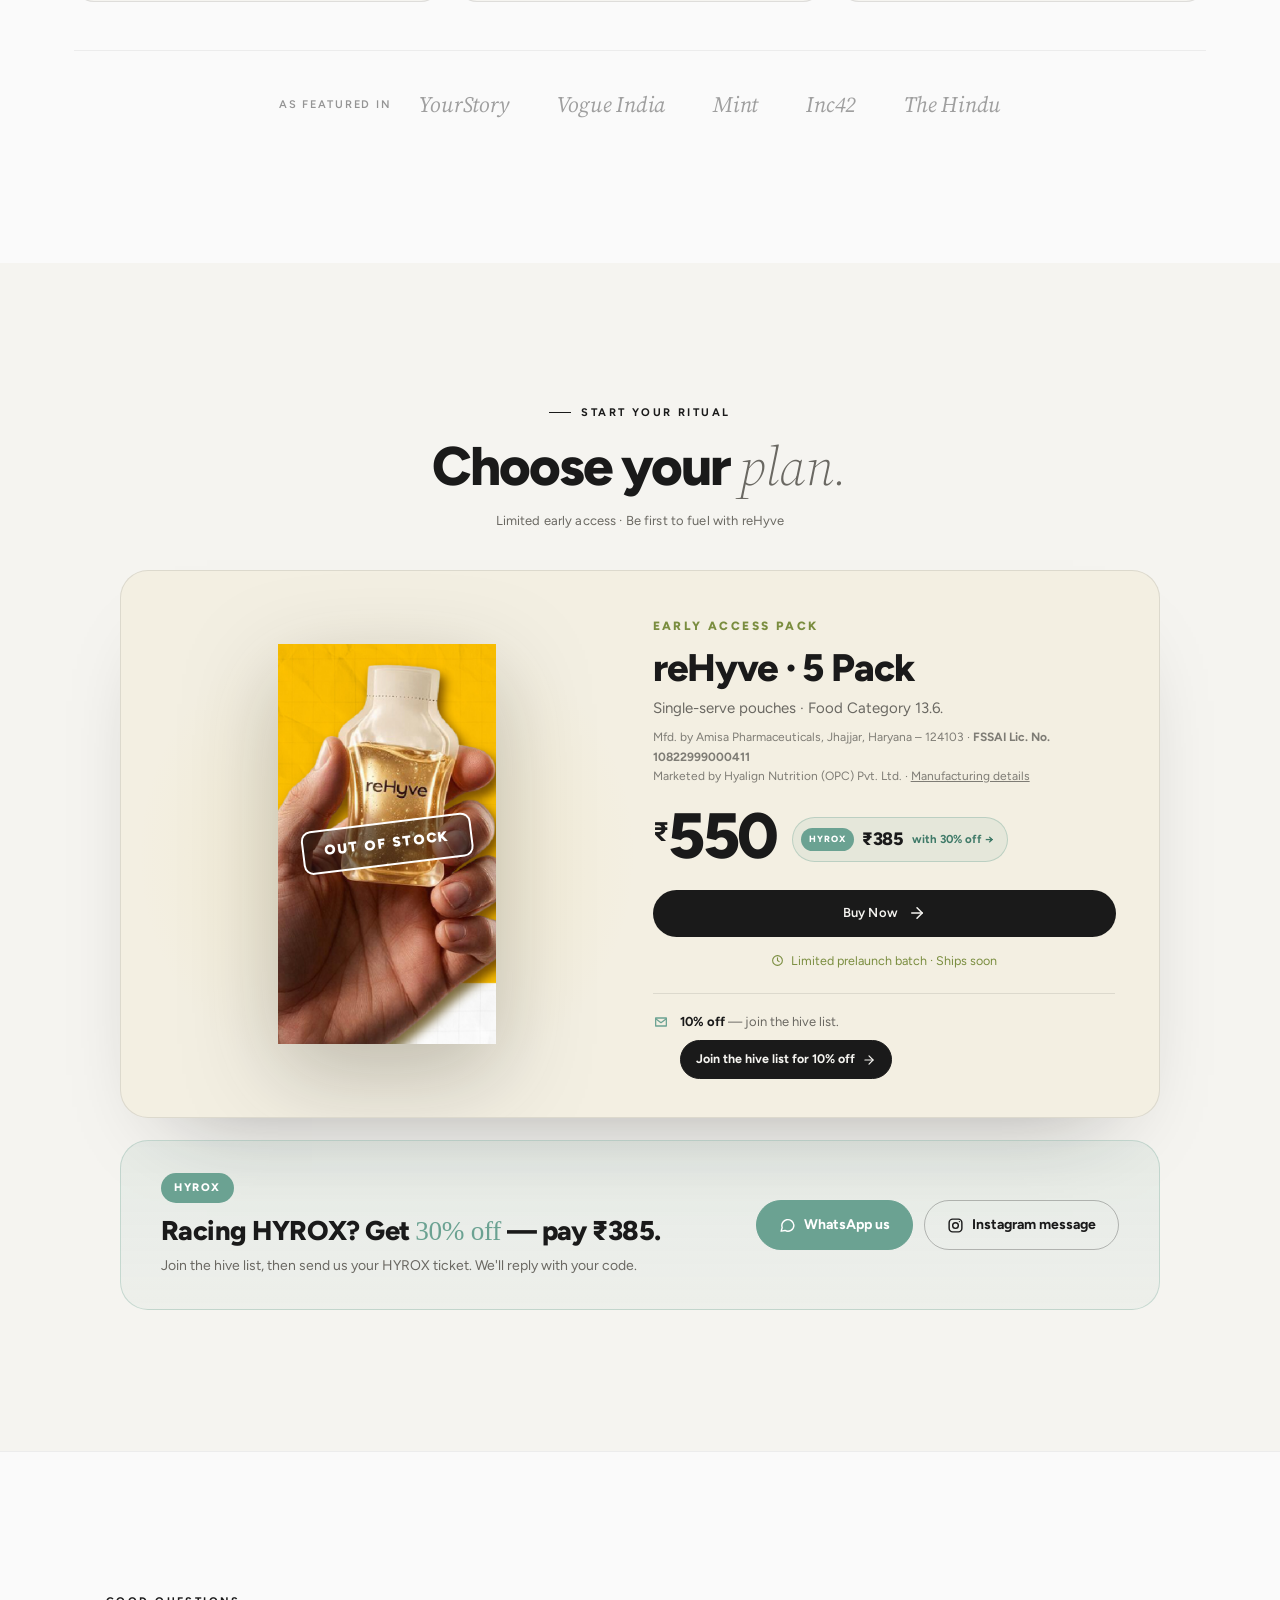
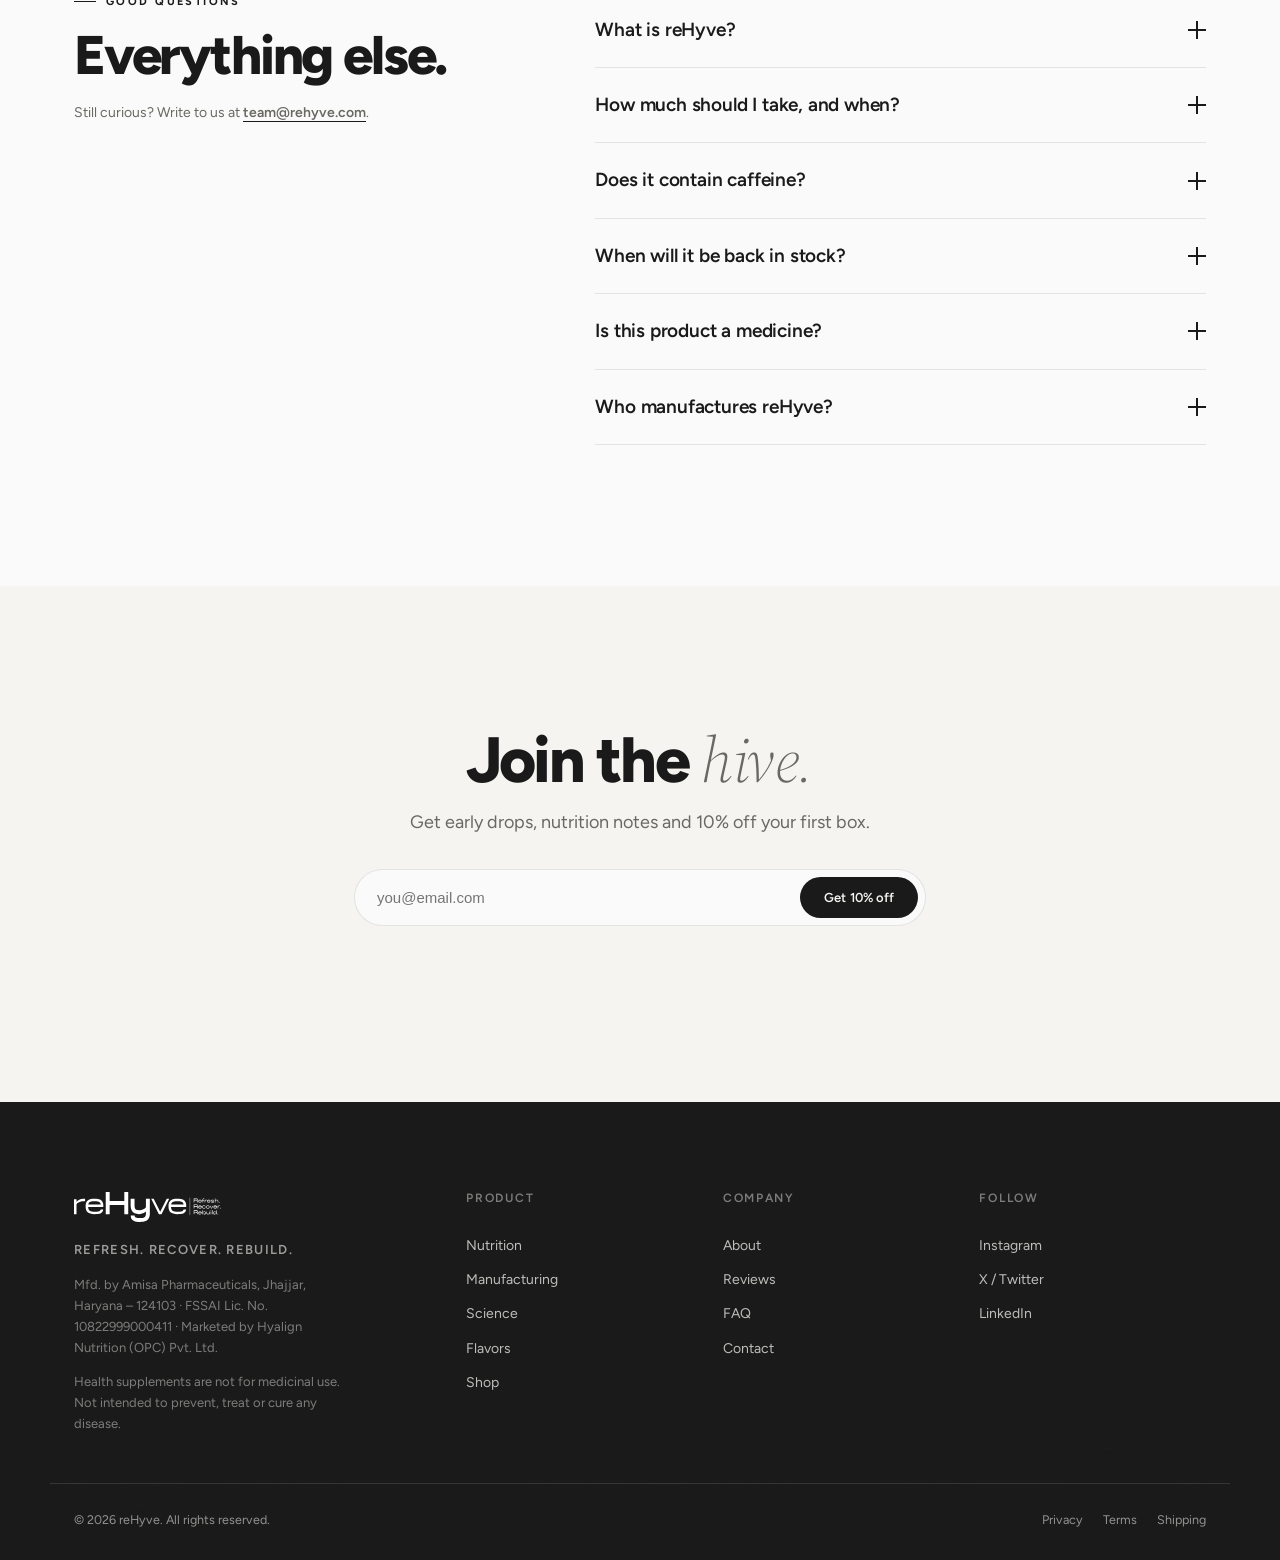
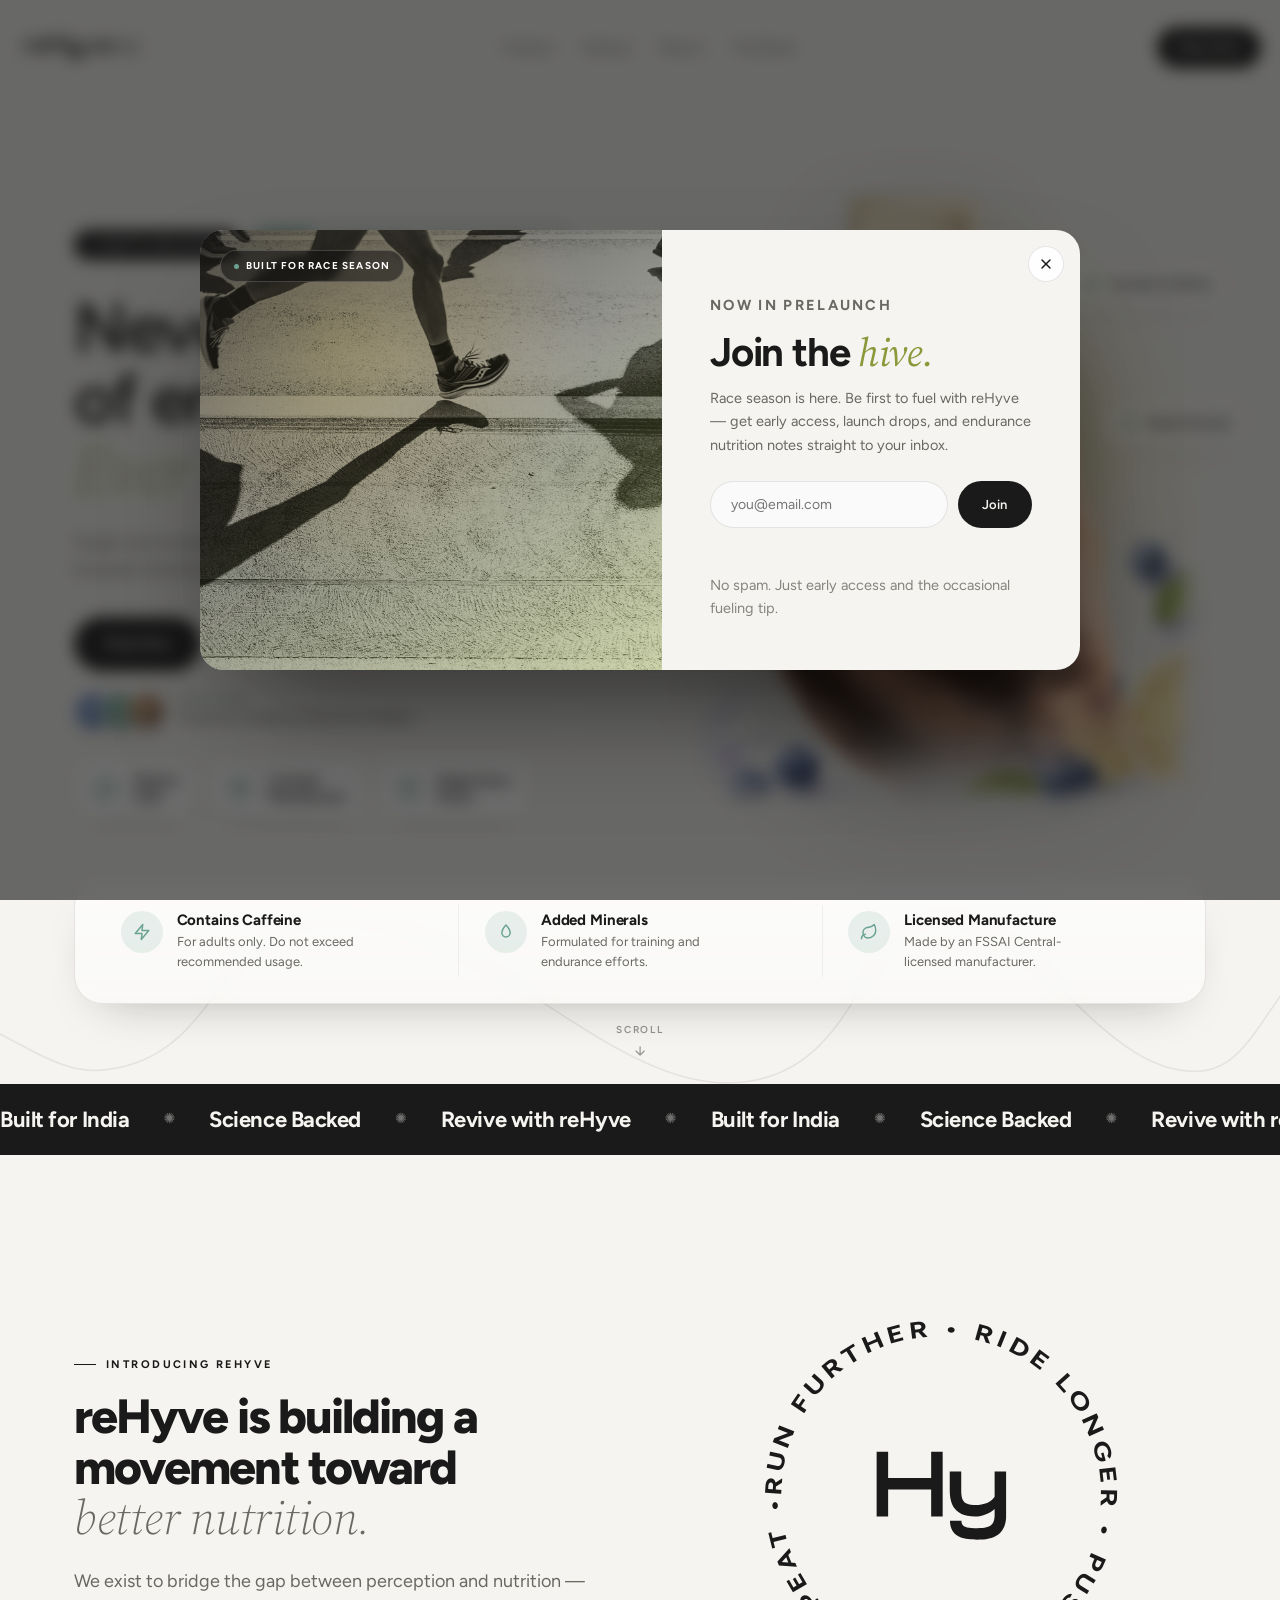
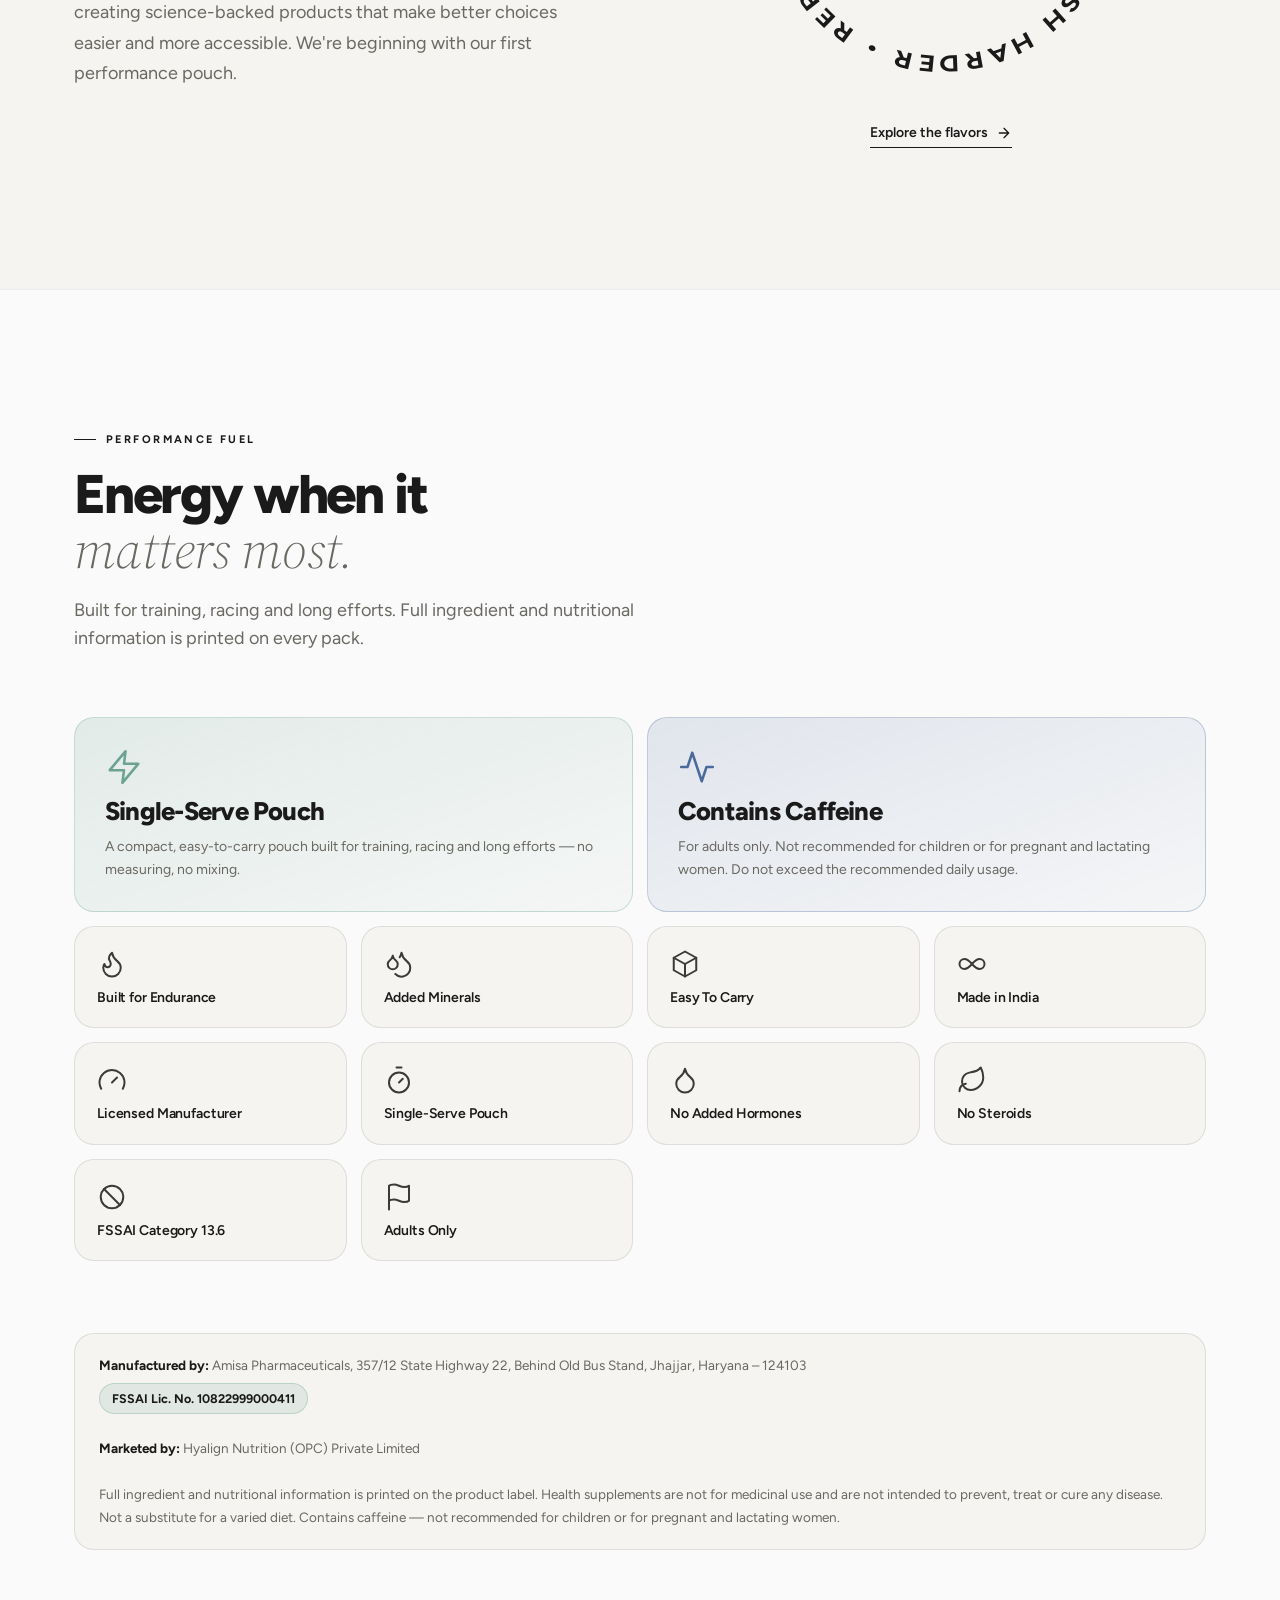
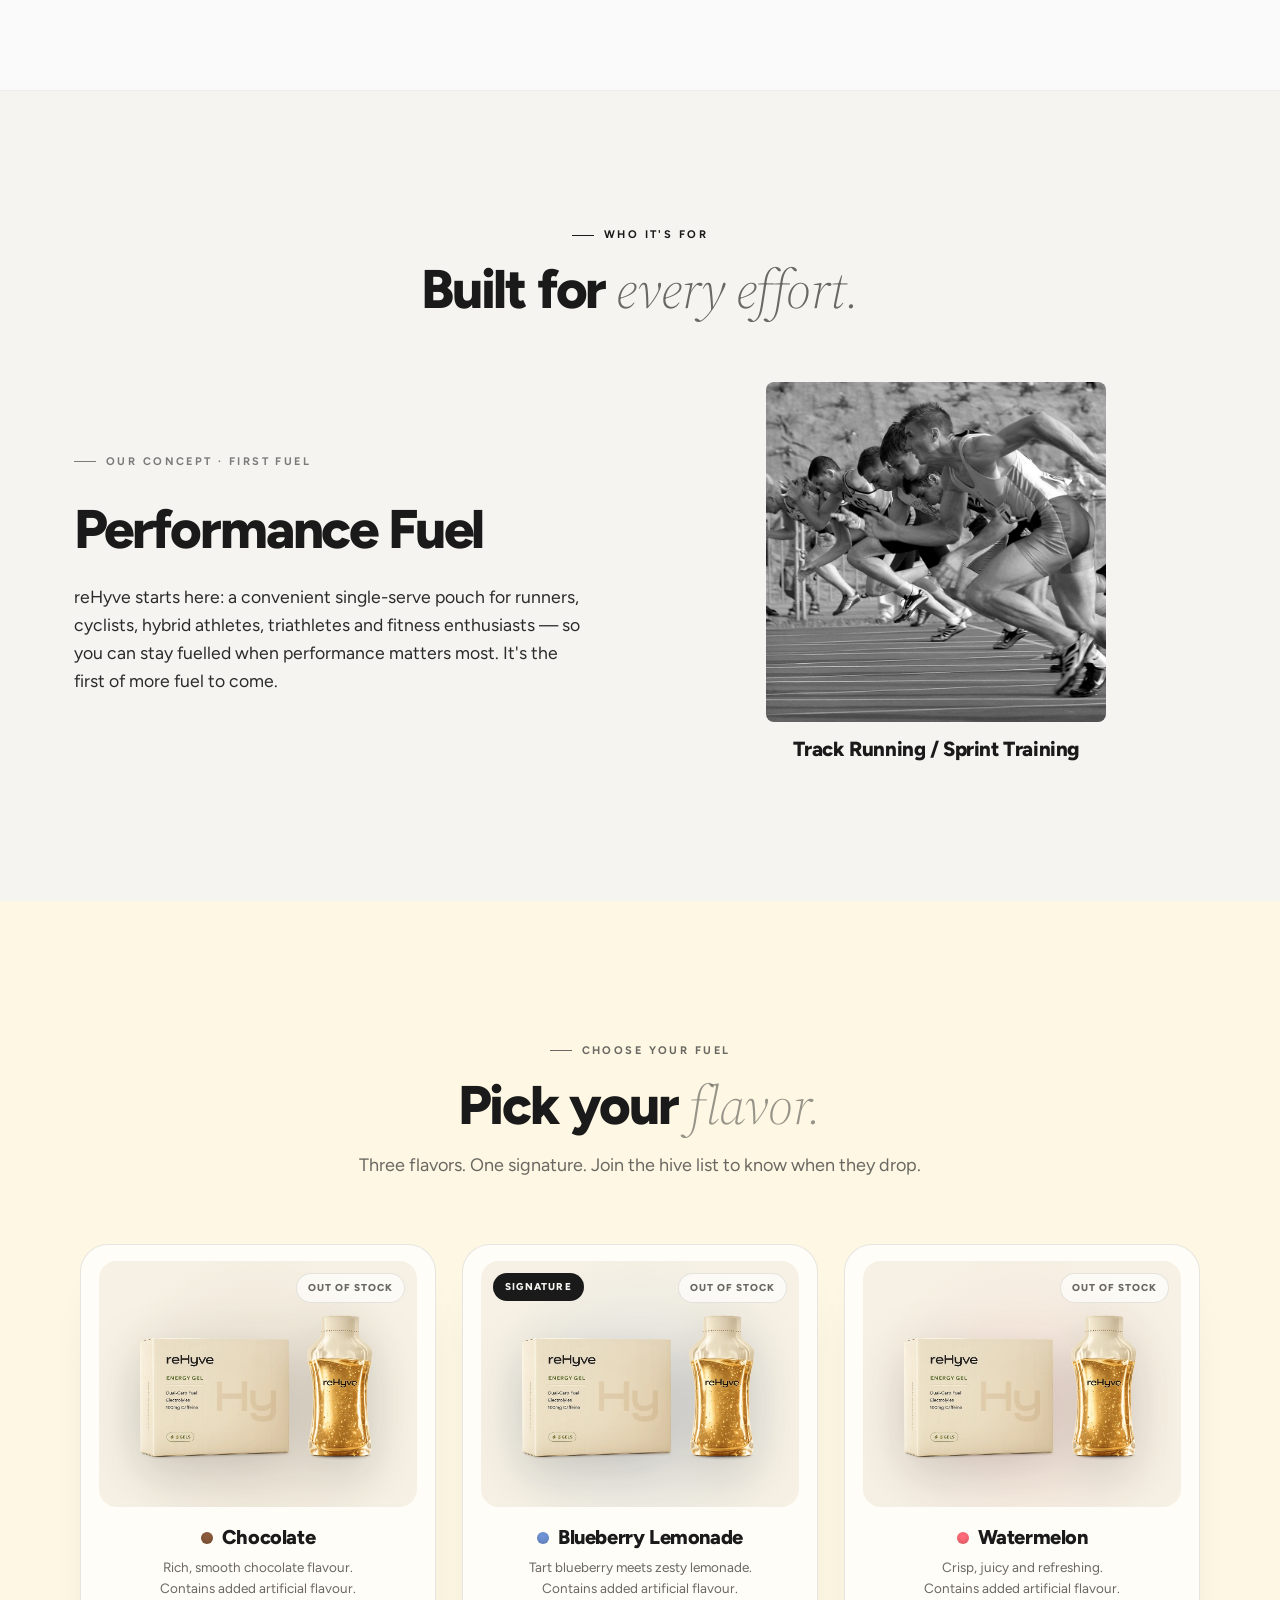
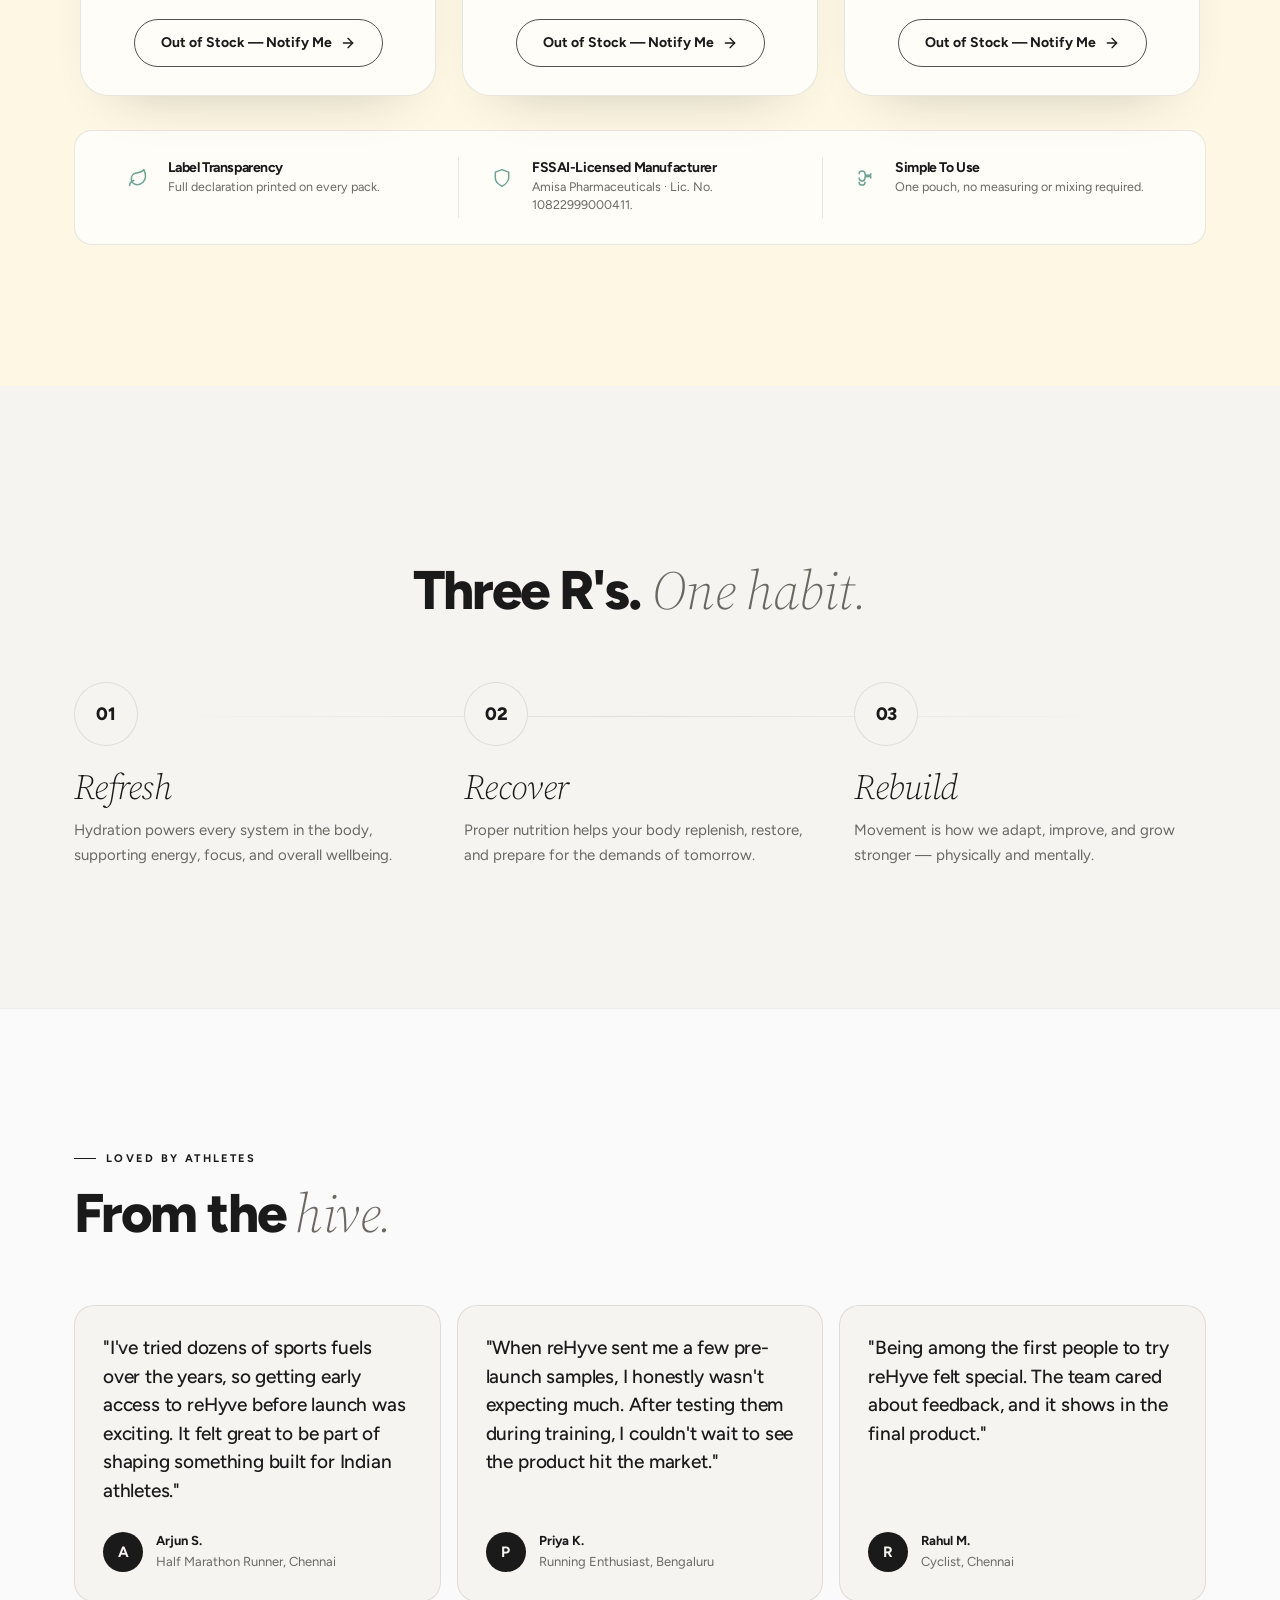
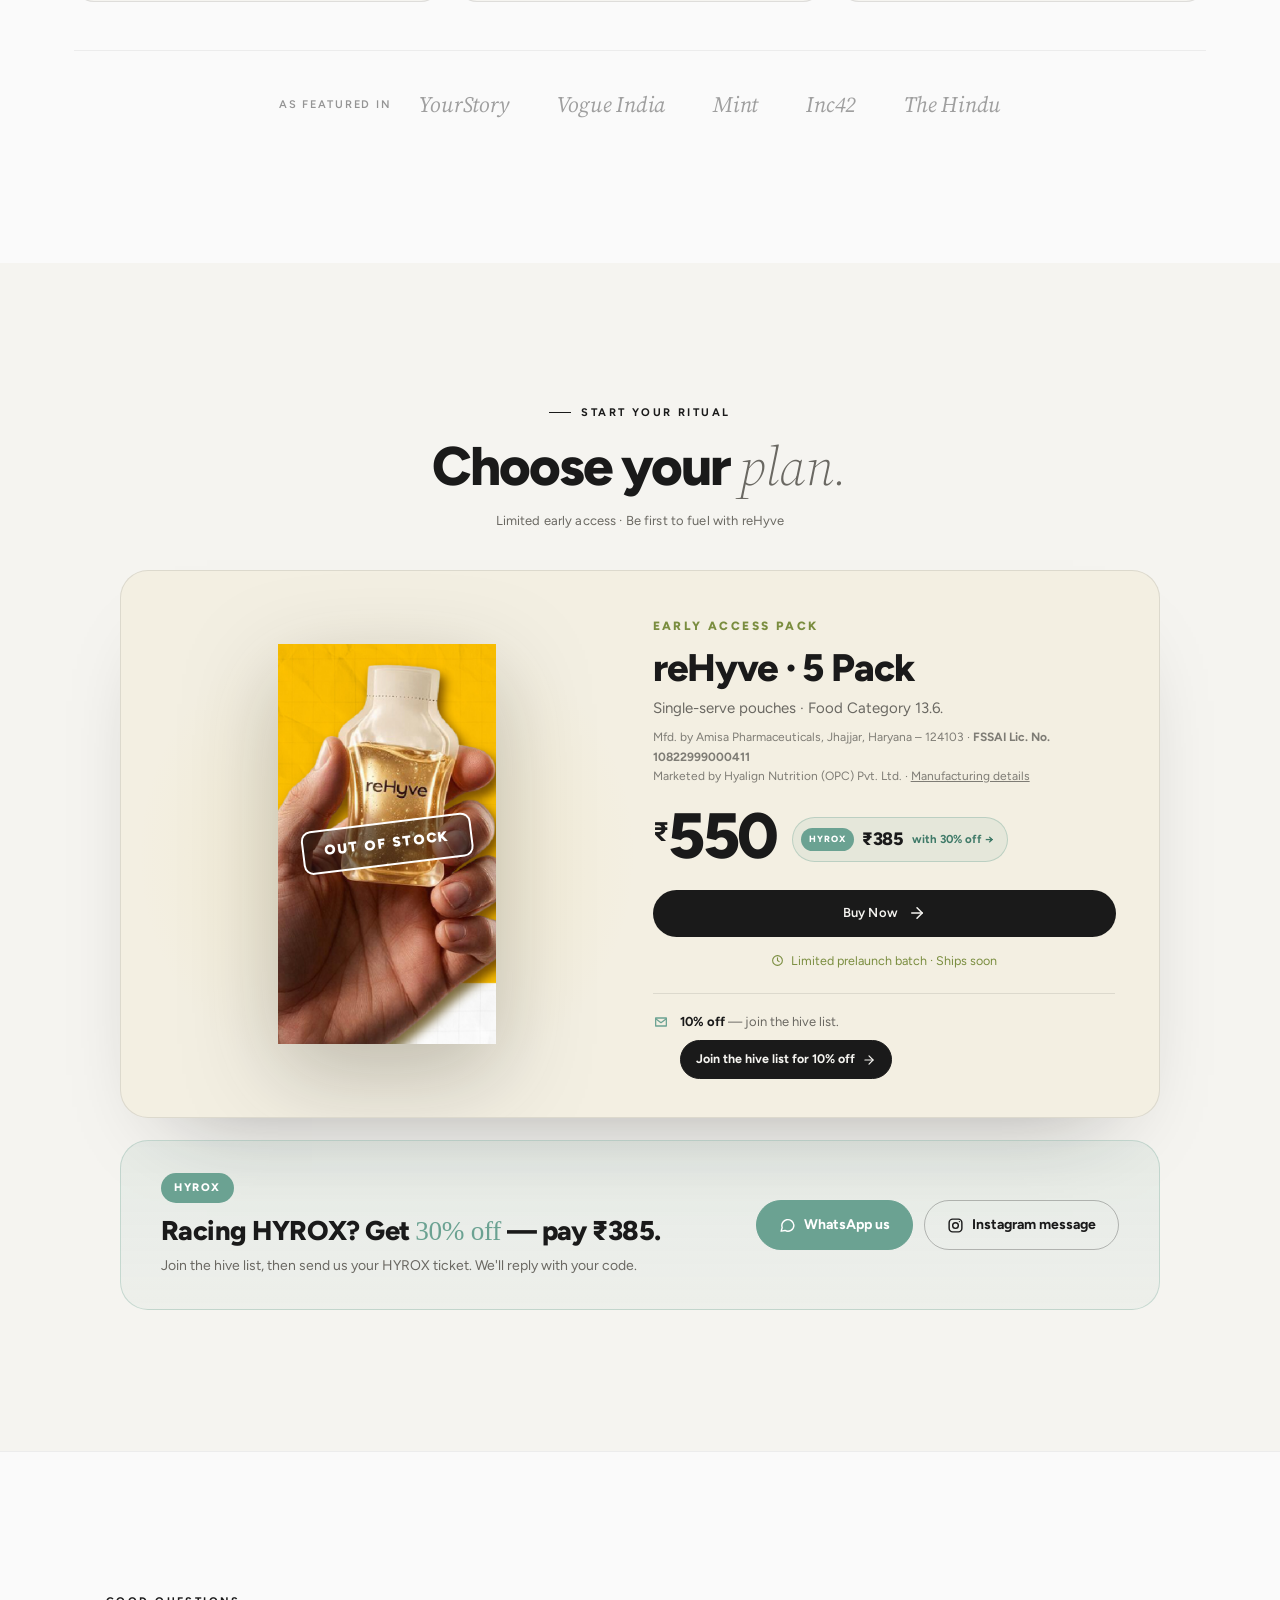
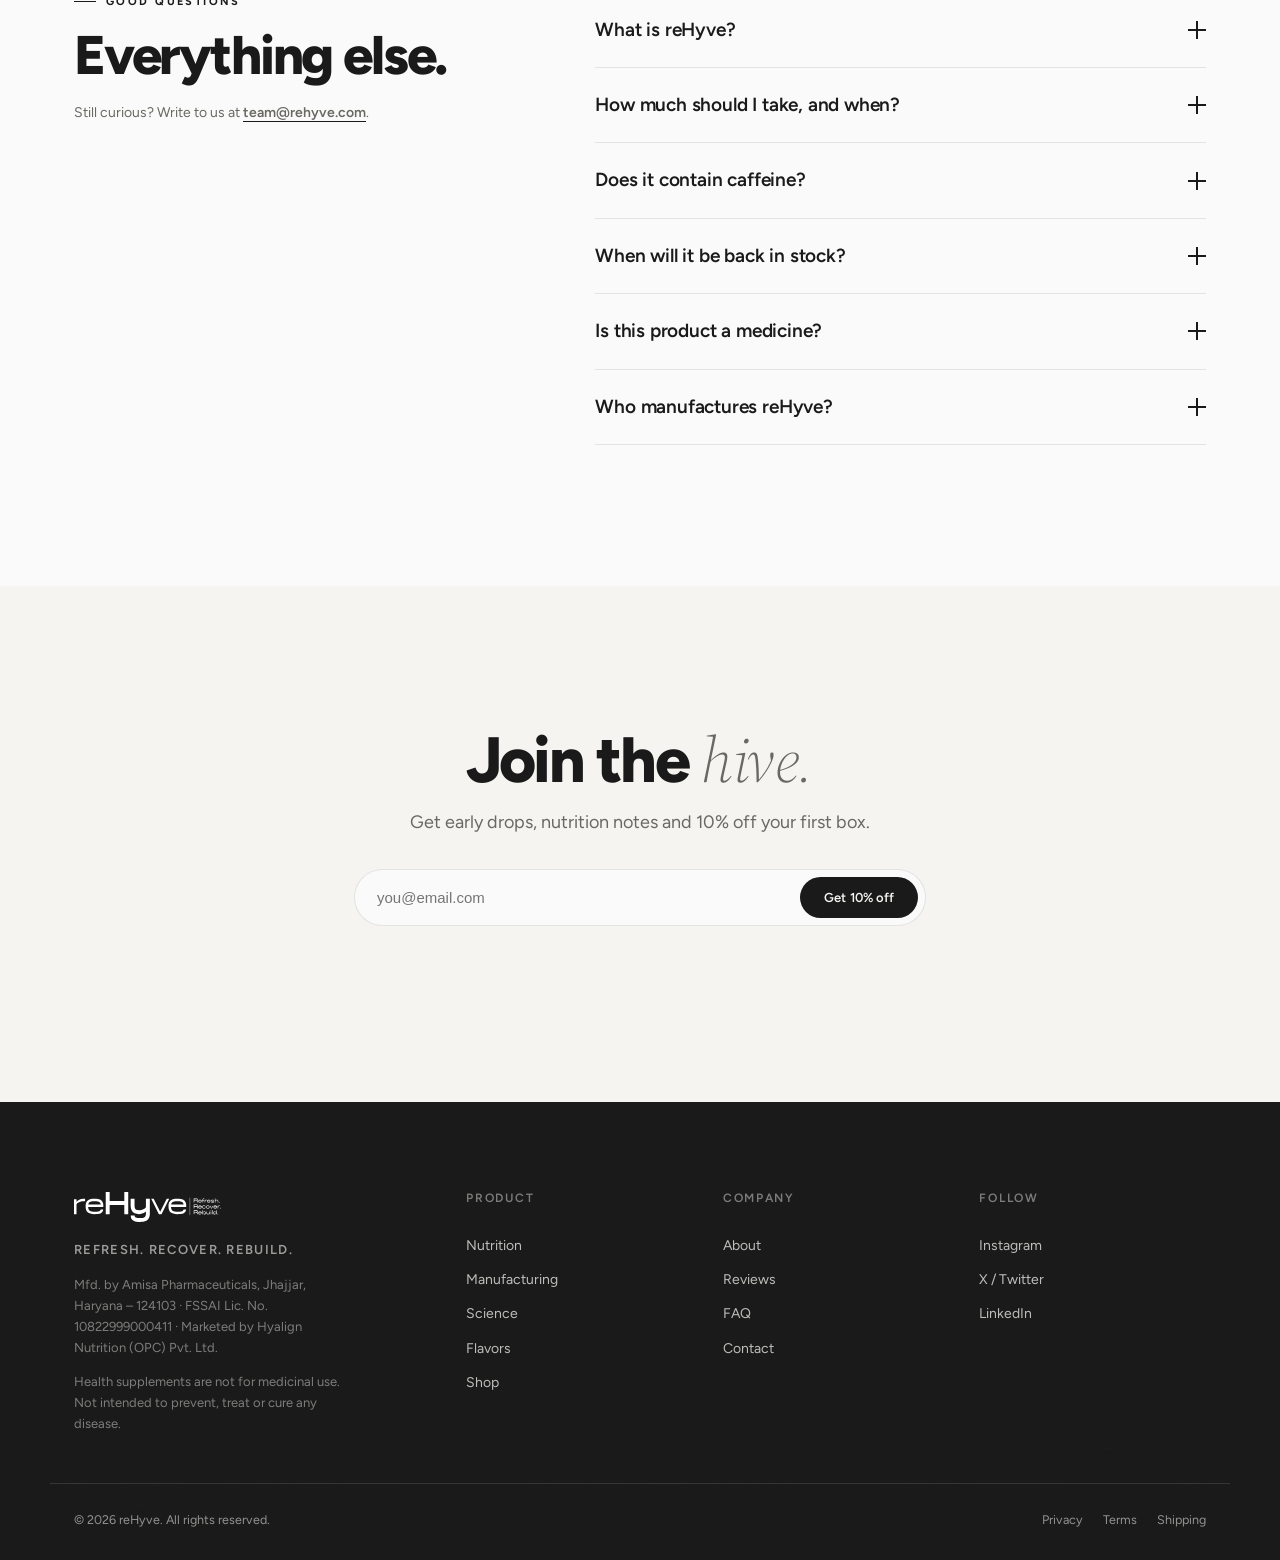
